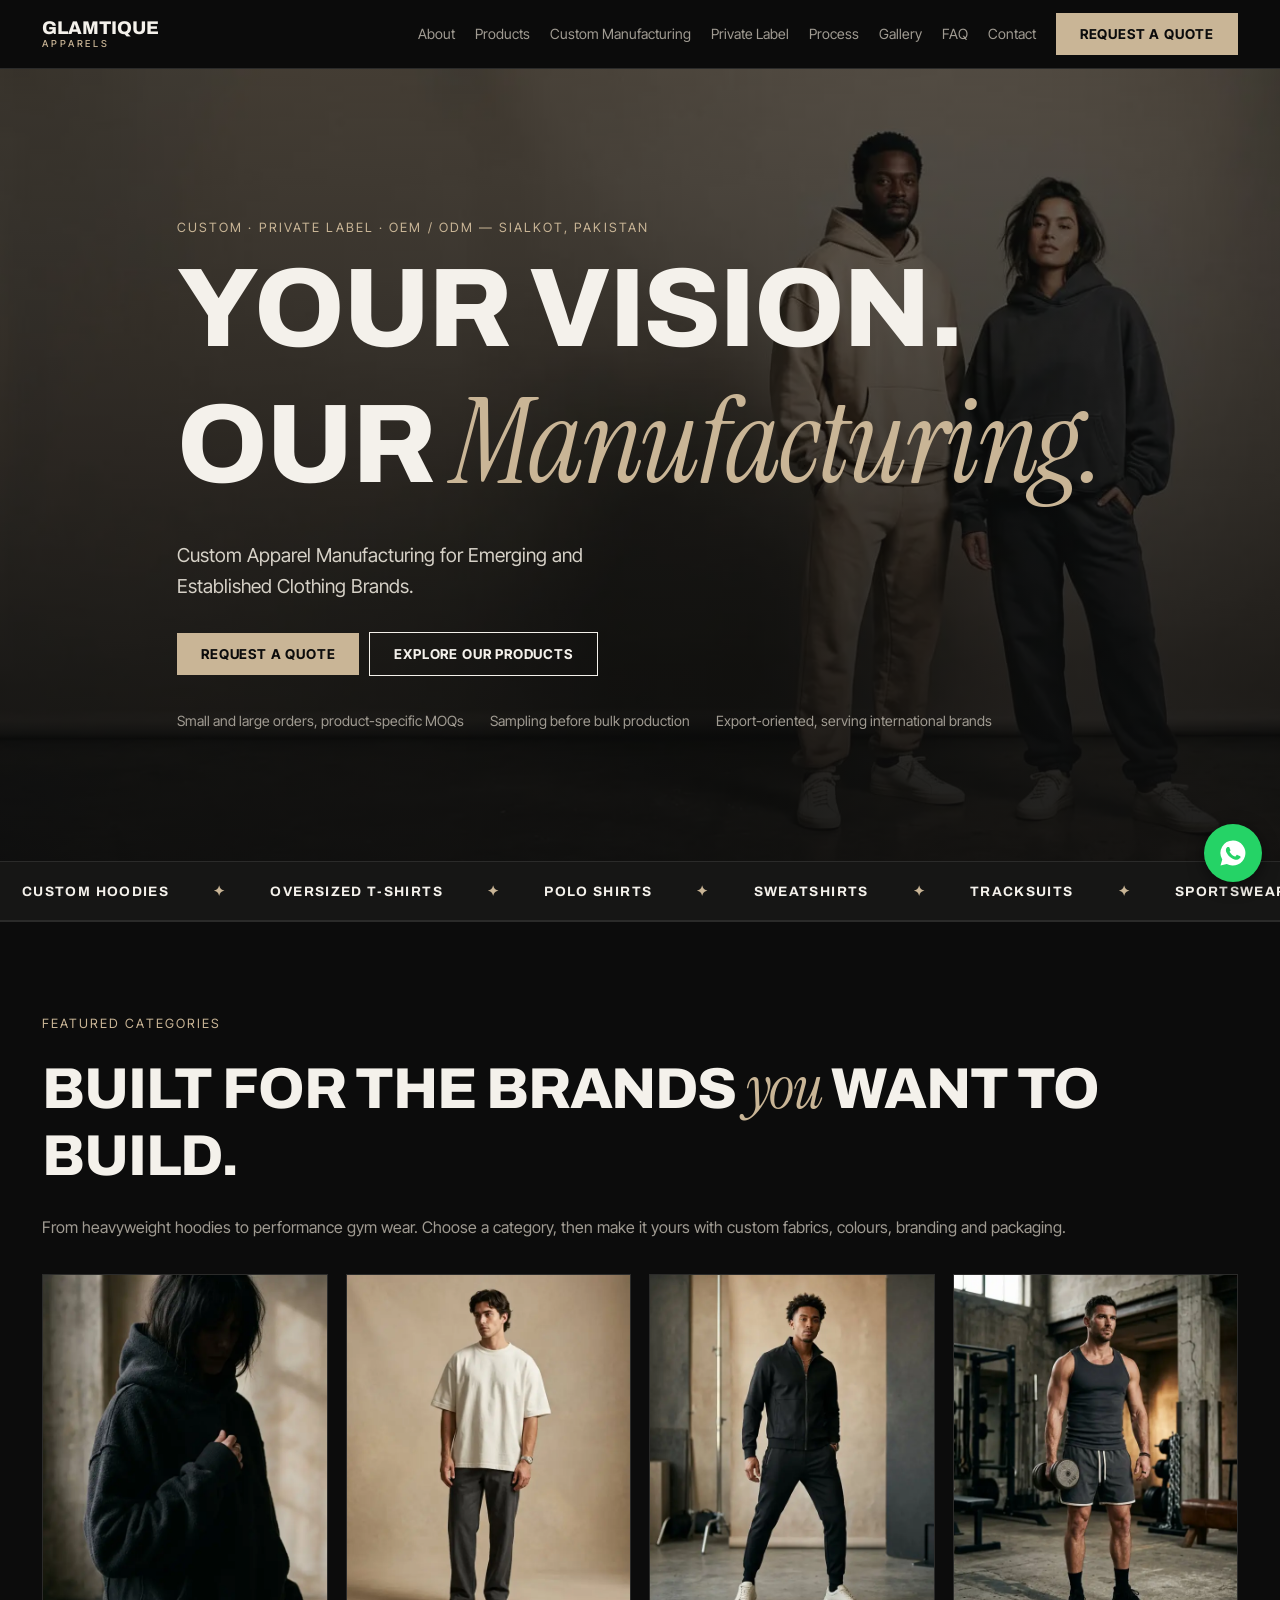
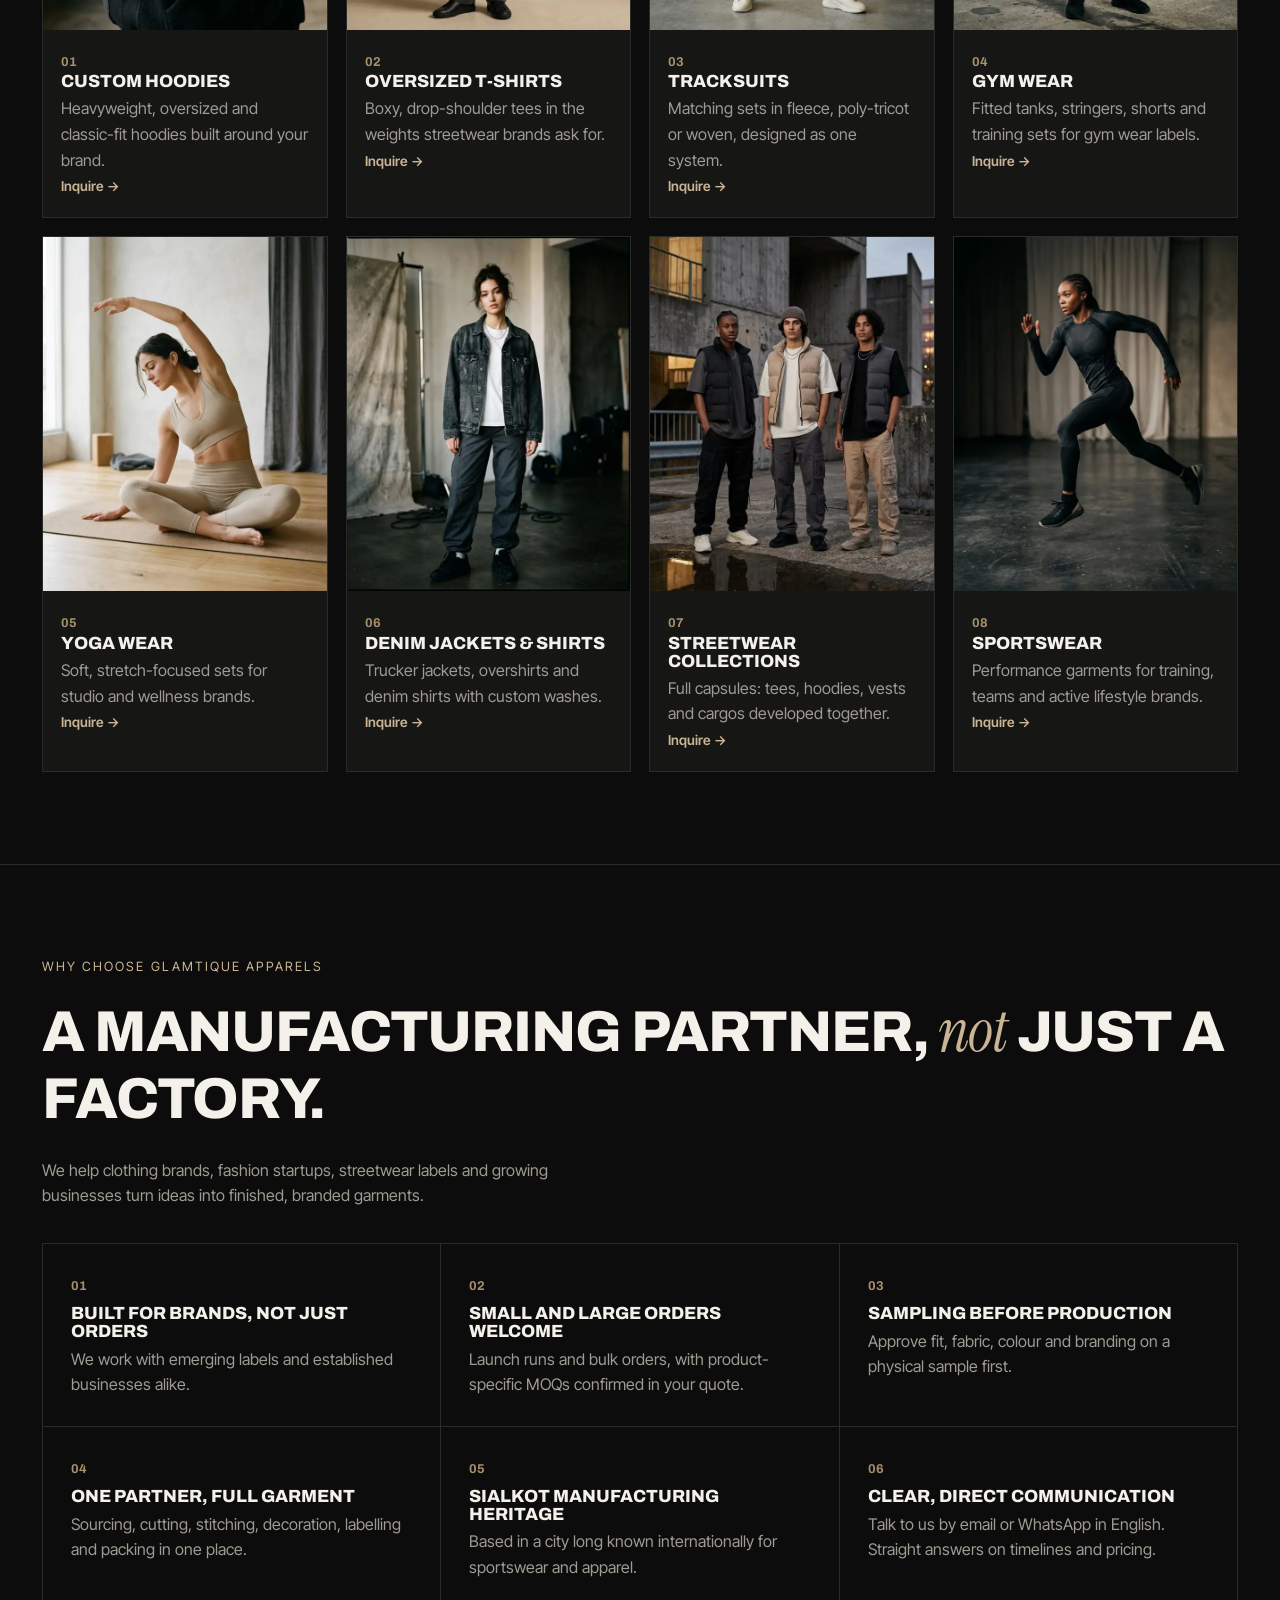
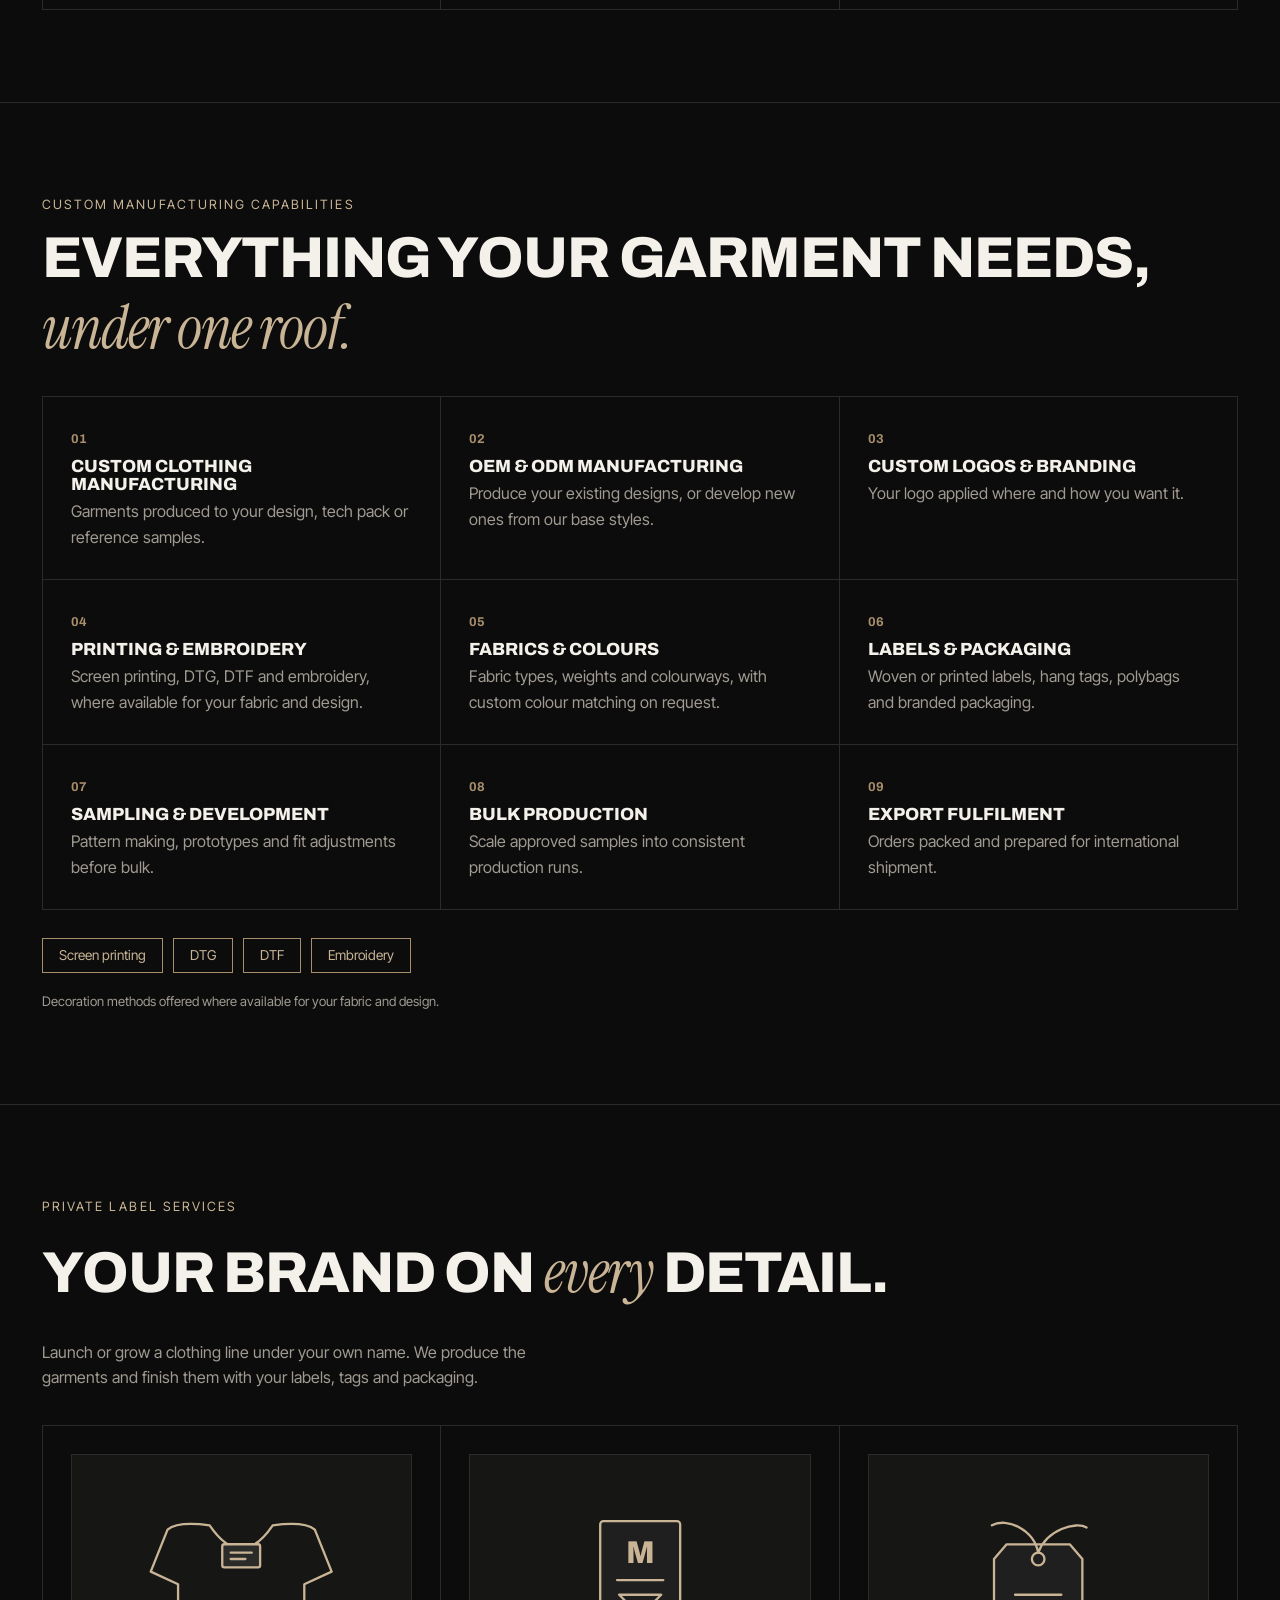
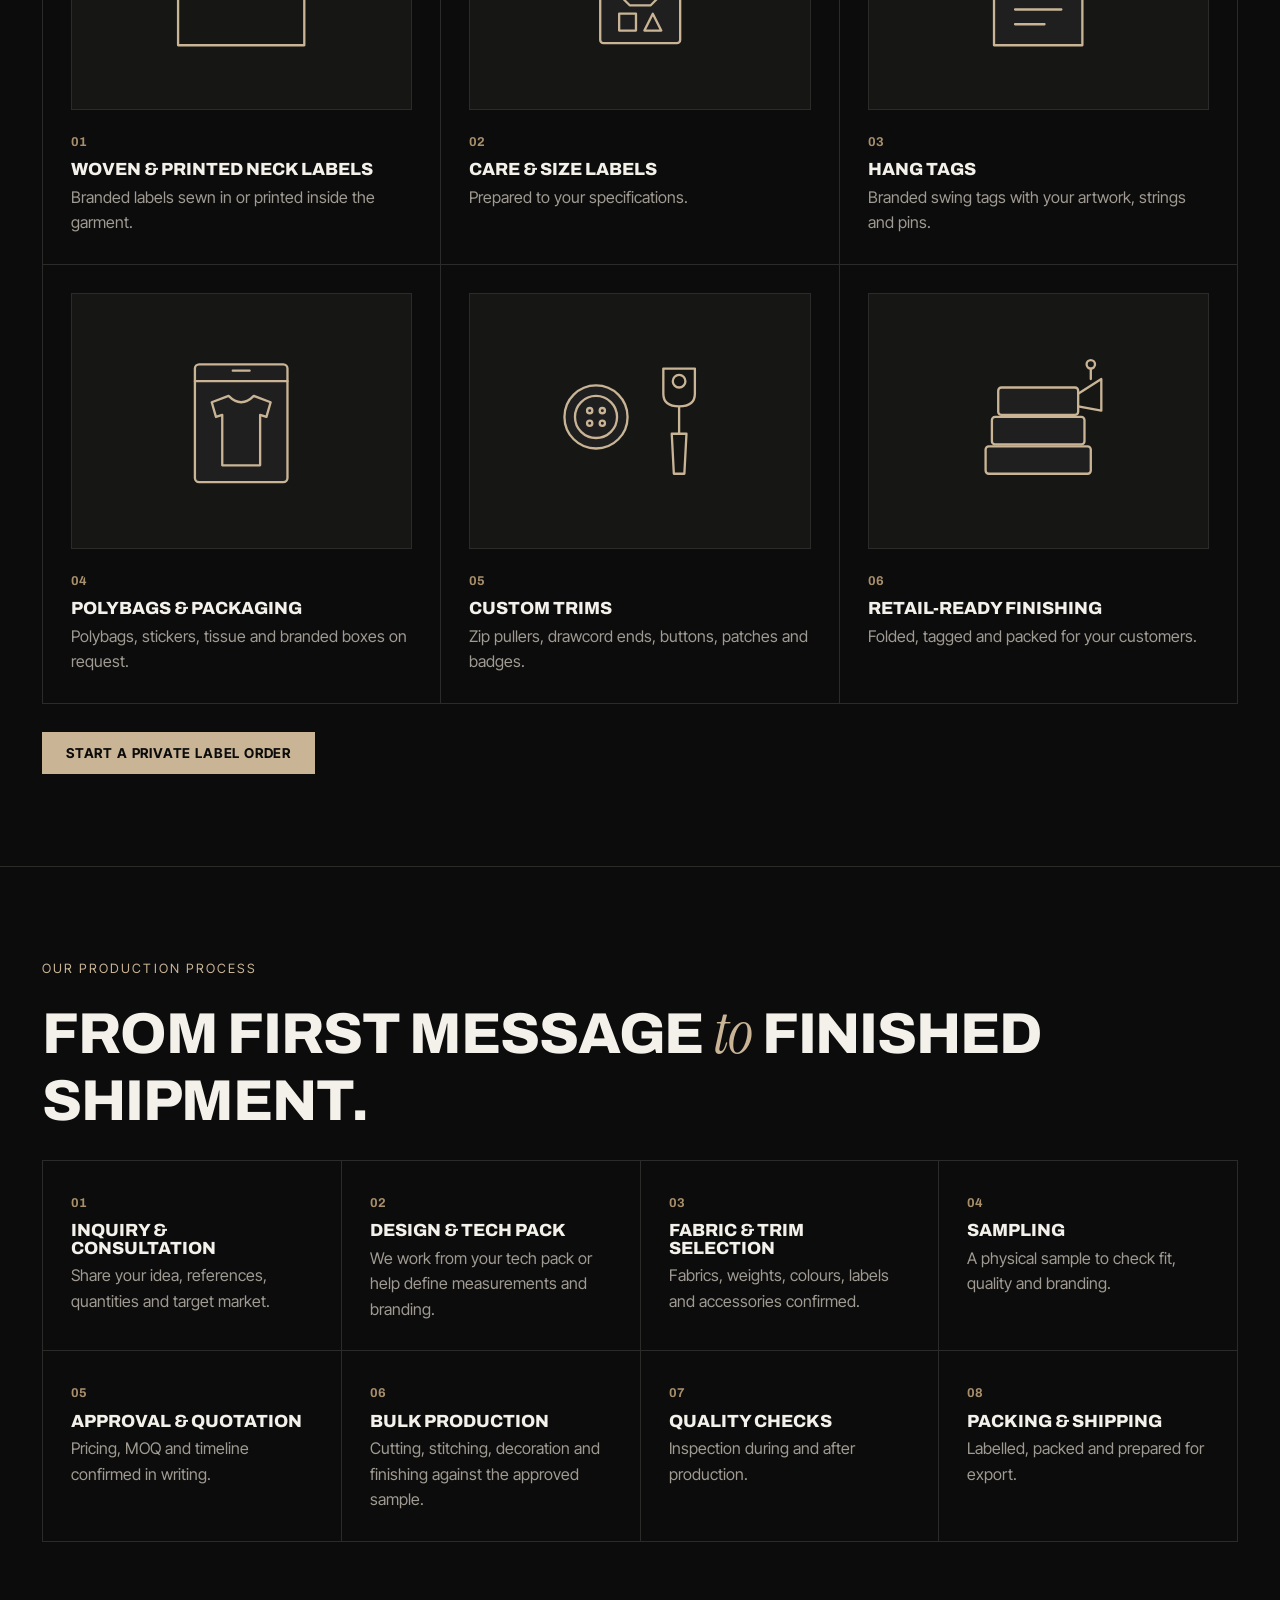
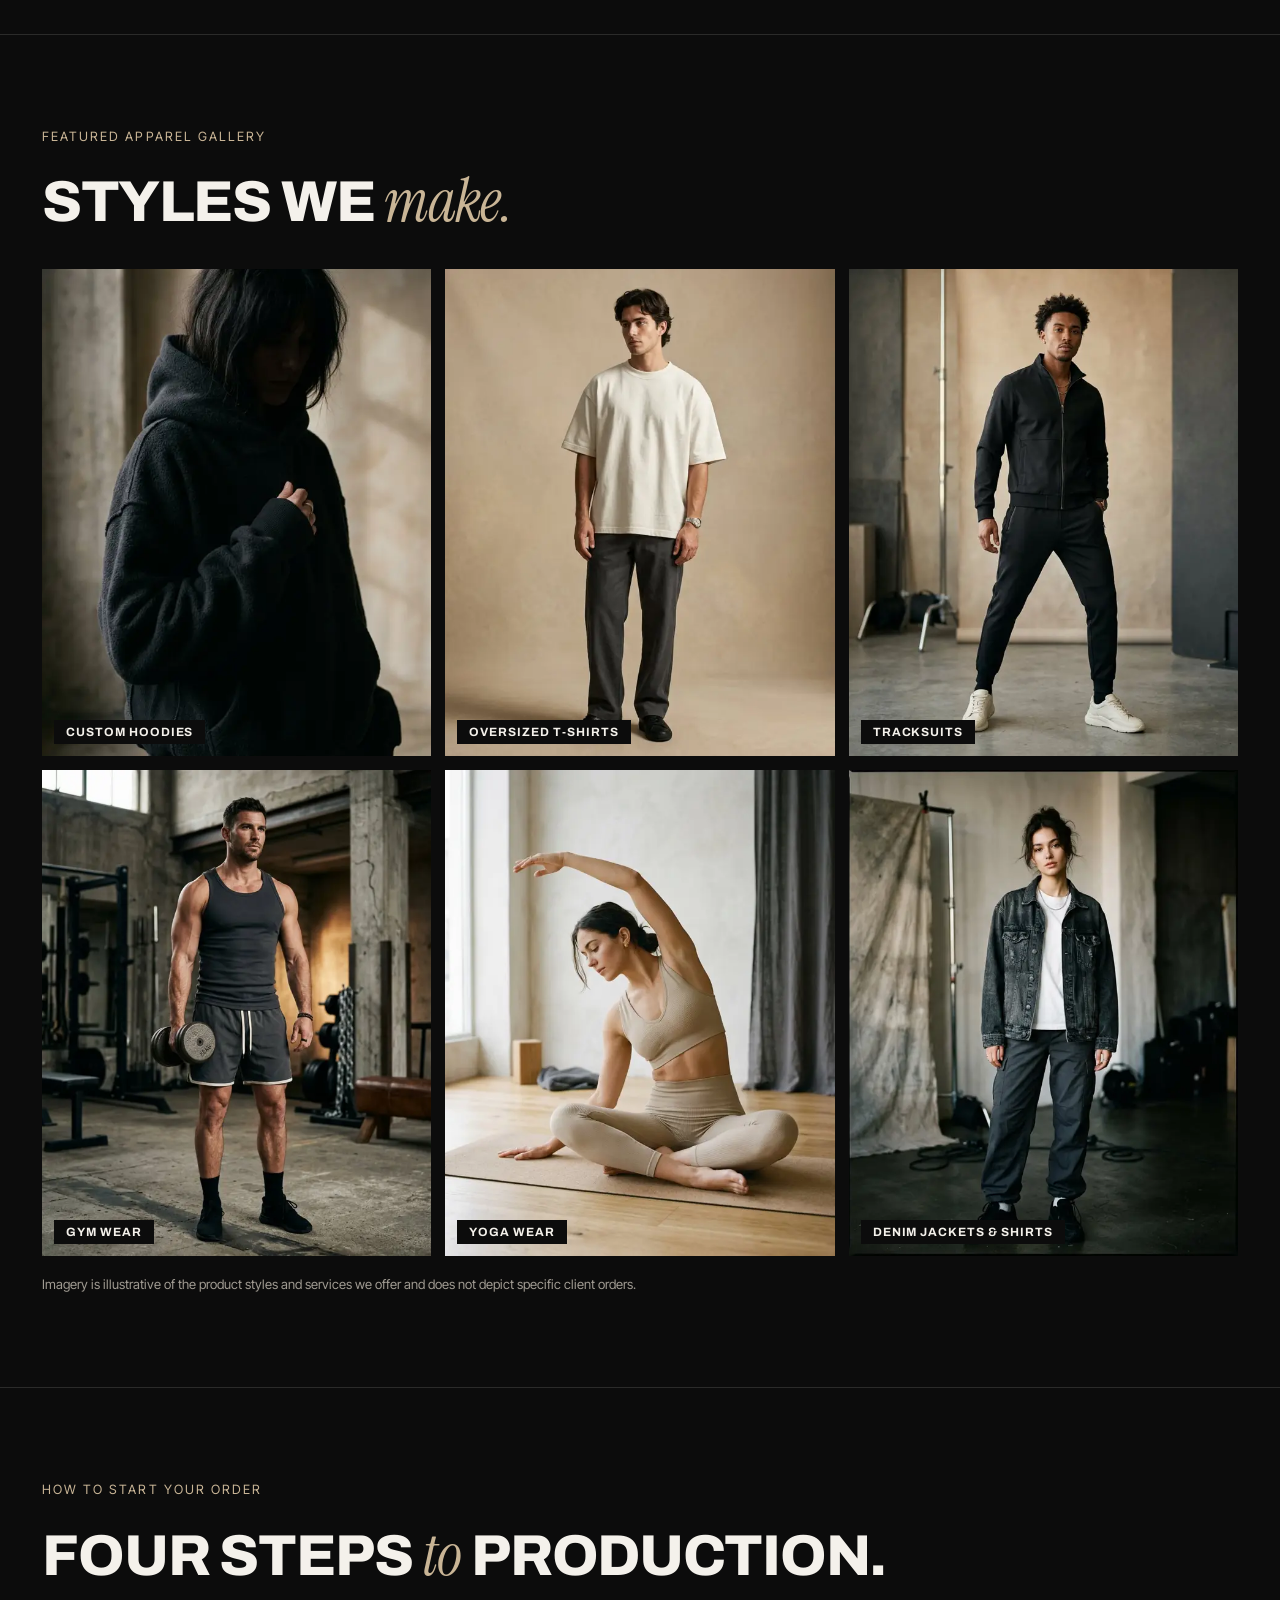
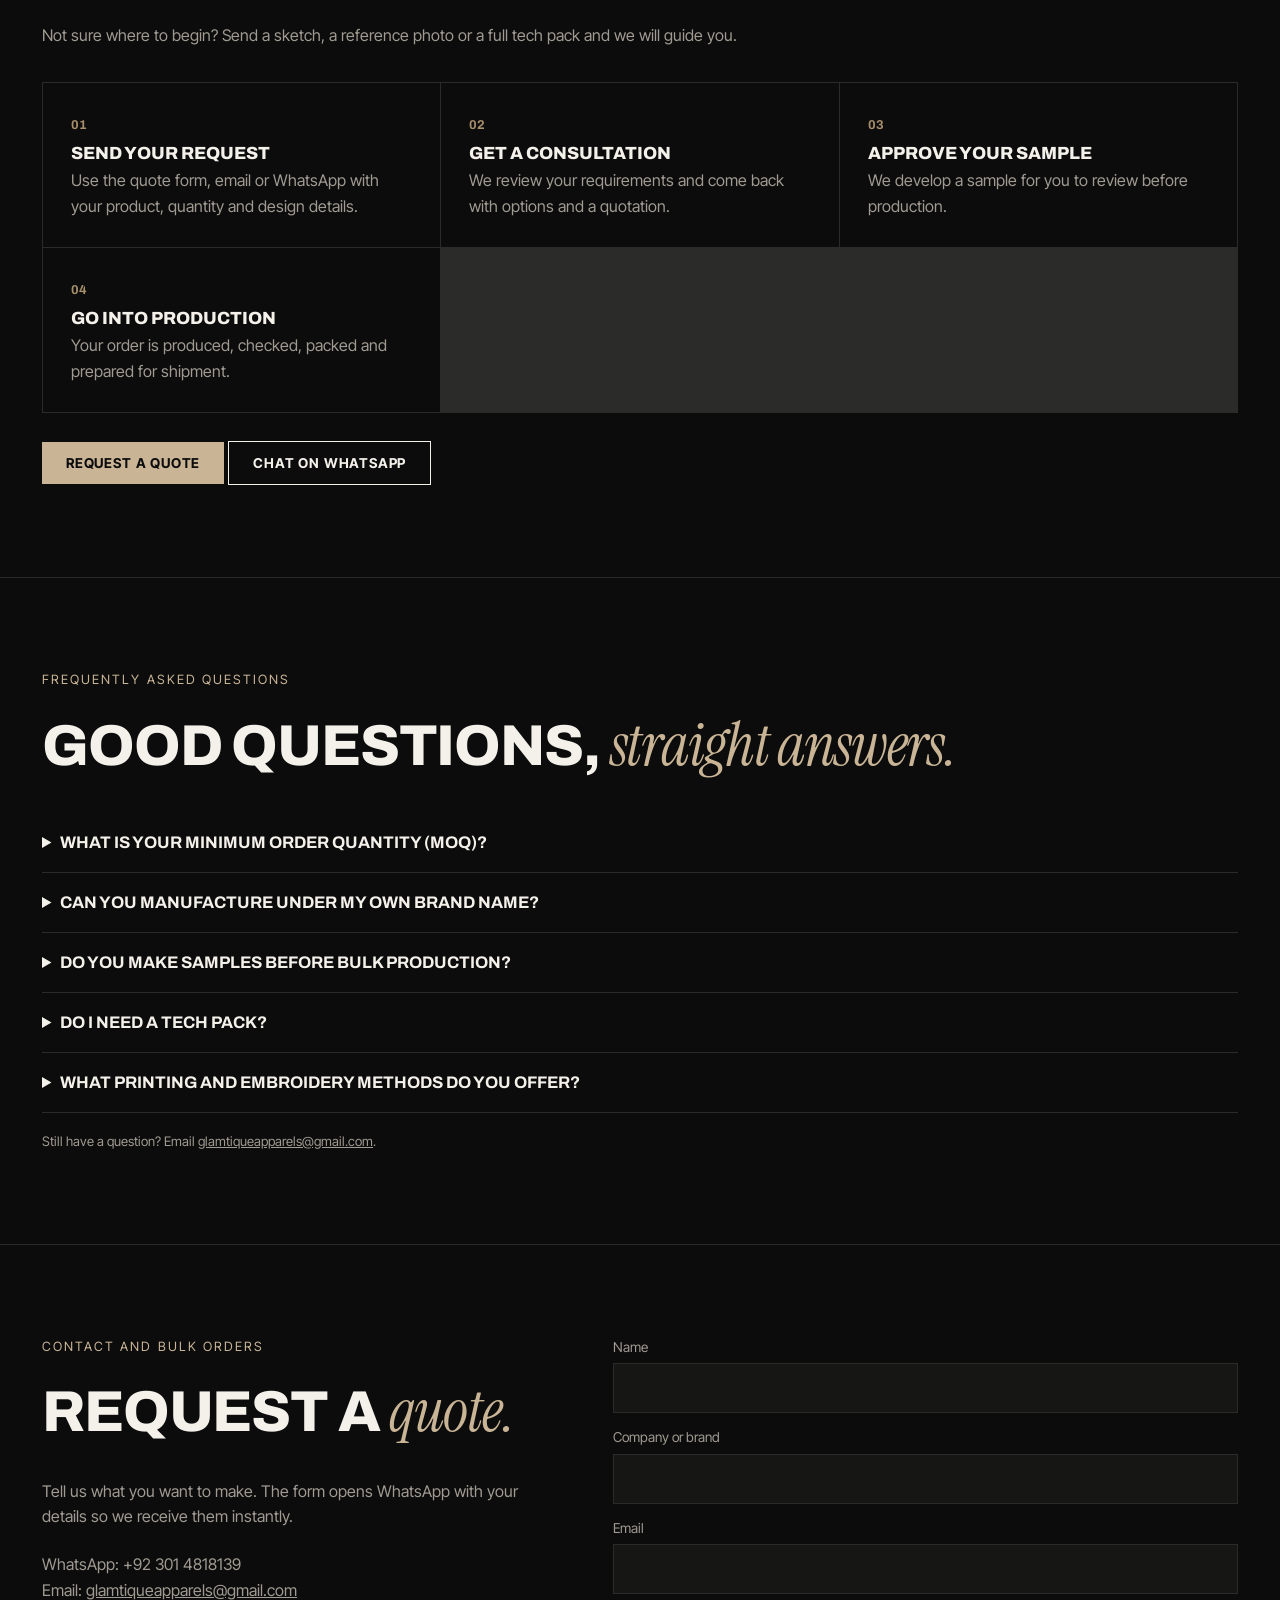
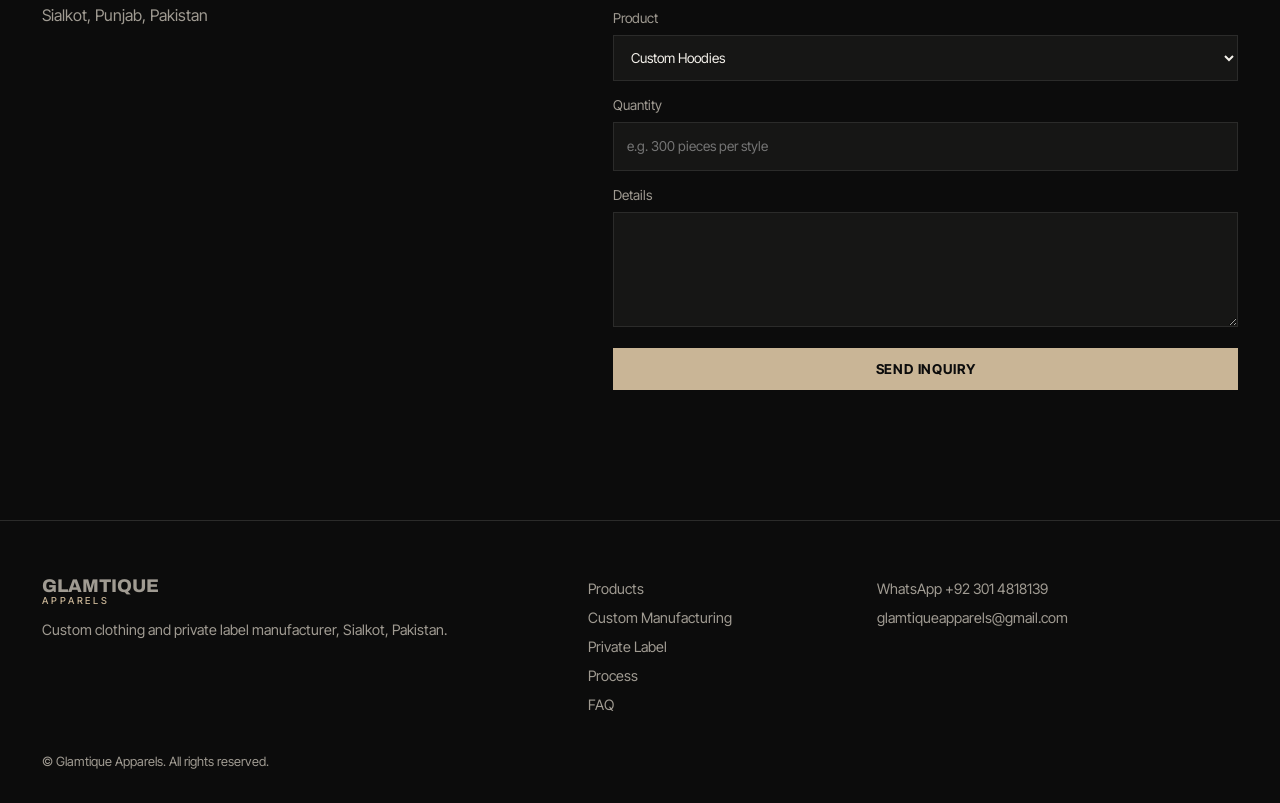
==== index.html @ d71629ef "Add files via upload" ====
<!doctype html><html lang="en"><head><meta charset="utf-8"><meta name="viewport" content="width=device-width, initial-scale=1, viewport-fit=cover"><meta name="theme-color" content="#0c0c0c"><title>Glamtique Apparels | Custom Clothing &amp; Private Label Manufacturer, Sialkot</title><meta name="description" content="Custom clothing and private label manufacturer in Sialkot, Pakistan. OEM/ODM, hoodies, streetwear, sportswear and more.">
<link rel="preconnect" href="https://fonts.googleapis.com"><link rel="preconnect" href="https://fonts.gstatic.com" crossorigin><link href="https://fonts.googleapis.com/css2?family=Archivo:wdth,wght@62..125,500..900&family=Inter+Tight:wght@400;500;600;700&family=Instrument+Serif:ital@0;1&display=swap" rel="stylesheet">
<style id="st">:root{color-scheme:dark;--bg:#0c0c0c;--bg2:#161615;--tx:#f4f1eb;--mu:#a09b92;--sand:#c9b596;--br:#a88f6c;--ln:#2b2b2a;box-sizing:border-box;padding-top:env(safe-area-inset-top,0px);padding-bottom:env(safe-area-inset-bottom,0px)}
*{box-sizing:inherit;margin:0}html{scroll-padding-top:calc(env(safe-area-inset-top,0px) + 70px);scroll-behavior:smooth;height:auto}body{background:var(--bg);color:var(--tx);font:16px/1.6 'Inter Tight',system-ui,sans-serif}
body::before{content:"";position:fixed;inset:0 0 auto;height:env(safe-area-inset-top,0px);background:var(--bg);z-index:60}
h1,h2,h3{font-family:Archivo,sans-serif;font-stretch:100%;font-weight:800;line-height:1.02;letter-spacing:-.02em;text-transform:uppercase}em{font:italic 400 1.05em 'Instrument Serif',serif;text-transform:none;color:var(--sand)}
h1{font-size:clamp(2.8rem,9vw,7rem)}h2{font-size:clamp(2rem,5vw,3.6rem);margin-bottom:.5em}h3{font-size:1.1rem;letter-spacing:0;margin-bottom:.3em}p{color:var(--mu)}a{color:inherit}
.w{max-width:1240px;margin:auto;padding:0 22px}section{padding:92px 0;border-top:1px solid var(--ln)}.eb{color:var(--sand);font-size:.8rem;letter-spacing:.16em;text-transform:uppercase;margin-bottom:14px;display:block}
header{position:sticky;top:env(safe-area-inset-top,0px);z-index:50;background:rgba(12,12,12,.94);backdrop-filter:blur(8px);border-bottom:1px solid var(--ln)}header .w{display:flex;align-items:center;justify-content:space-between;height:68px;gap:14px}
.lg{font:800 1.15rem Archivo;text-transform:uppercase;text-decoration:none;line-height:1}.lg small{display:block;font:500 .6rem 'Inter Tight';letter-spacing:.3em;color:var(--sand)}
nav{display:flex;gap:20px;align-items:center}nav a{text-decoration:none;font-size:.88rem;color:var(--mu)}nav a:hover{color:var(--tx)}
.bt{display:inline-block;background:var(--sand);color:#0c0c0c!important;padding:13px 24px;font:700 .85rem 'Inter Tight';letter-spacing:.06em;text-transform:uppercase;text-decoration:none;border:0;cursor:pointer}.bt.o{background:none;color:var(--tx)!important;border:1px solid var(--tx)}.bt:hover{opacity:.85}
.mb{display:none;background:none;border:1px solid var(--ln);color:var(--tx);padding:8px 14px;font:inherit}:focus-visible{outline:2px solid var(--sand);outline-offset:3px}
.hero{min-height:88vh;display:flex;align-items:flex-end;padding:80px 0 60px;background:linear-gradient(180deg,rgba(12,12,12,.55),rgba(12,12,12,.92)),url([data-uri]) center/cover;border:0}.hero p{font-size:1.2rem;max-width:42ch;margin:22px 0 30px;color:#d6d1c7}.hero .bt+.bt{margin-left:10px}
.pts{display:flex;flex-wrap:wrap;gap:8px 26px;margin-top:34px;font-size:.88rem;color:var(--mu)}
.tk{overflow:hidden;white-space:nowrap;border-block:1px solid var(--ln);padding:16px 0;background:var(--bg2)}.tk div{display:inline-block;animation:m 50s linear infinite}.tk span{font:700 .85rem Archivo;text-transform:uppercase;letter-spacing:.1em;margin:0 22px}.tk span:after{content:"\2726";color:var(--sand);margin-left:44px}@keyframes m{to{transform:translateX(-50%)}}
.cg{display:grid;gap:18px;grid-template-columns:repeat(4,1fr)}.cd{background:var(--bg2);border:1px solid var(--ln)}.cd img{width:100%;aspect-ratio:4/5;object-fit:cover;display:block}.cd div{padding:18px}.cd i,.it i{font:normal 700 .8rem Archivo;color:var(--br)}.cd a{color:var(--sand);font-size:.85rem;text-decoration:none;font-weight:600}
.g3{display:grid;gap:1px;background:var(--ln);grid-template-columns:repeat(3,1fr);border:1px solid var(--ln)}.it{background:var(--bg);padding:28px}.it h3{margin-top:8px}
.pr .g3{grid-template-columns:repeat(4,1fr)}.gl{display:grid;gap:14px;grid-template-columns:repeat(3,1fr)}.gl figure{position:relative}.gl img{width:100%;aspect-ratio:4/5;object-fit:cover;display:block}.gl figcaption{position:absolute;left:12px;bottom:12px;background:var(--bg);padding:5px 12px;font:700 .75rem Archivo;text-transform:uppercase;letter-spacing:.08em}
.tags{display:flex;gap:10px;flex-wrap:wrap;margin-top:28px}.tags span{border:1px solid var(--br);color:var(--sand);padding:6px 16px;font-size:.85rem}.sm{font-size:.82rem;margin-top:18px}
details{border-bottom:1px solid var(--ln);padding:20px 0}summary{cursor:pointer;font:700 1.05rem Archivo;text-transform:uppercase}details p{margin-top:10px}
.ct{display:grid;gap:50px;grid-template-columns:1fr 1.2fr}form{display:grid;gap:14px}label{font-size:.85rem;color:var(--mu)}input,select,textarea{width:100%;background:var(--bg2);border:1px solid var(--ln);color:var(--tx);padding:13px;font:inherit;margin-top:5px}#ms{color:var(--sand);min-height:1.5em}
footer{border-top:1px solid var(--ln);padding:50px 0 30px;font-size:.9rem}footer .w{display:grid;gap:30px;grid-template-columns:2fr 1fr 1.4fr}footer a{display:block;color:var(--mu);text-decoration:none;margin:6px 0}.cp{grid-column:1/-1;color:var(--mu);font-size:.8rem}
.wa{position:fixed;right:18px;bottom:calc(18px + env(safe-area-inset-bottom,0px));z-index:55;background:#25D366;width:58px;height:58px;border-radius:50%;display:grid;place-items:center;box-shadow:0 4px 16px rgba(0,0,0,.5)}.wa svg{width:30px;fill:#fff}
@media(max-width:900px){.cg,.pr .g3{grid-template-columns:repeat(2,1fr)}.g3{grid-template-columns:1fr 1fr}.ct,footer .w{grid-template-columns:1fr}.gl{grid-template-columns:1fr 1fr}}
@media(max-width:720px){.mb{display:block}nav{display:none;position:absolute;top:68px;left:0;right:0;background:var(--bg);flex-direction:column;align-items:flex-start;padding:20px 22px;border-bottom:1px solid var(--ln)}nav.on{display:flex}section{padding:62px 0}.g3{grid-template-columns:1fr}.hero .bt+.bt{margin:10px 0 0}}
@media(prefers-reduced-motion:reduce){.tk div{animation:none}html{scroll-behavior:auto}}.pi{aspect-ratio:4/3;background:var(--bg2);border:1px solid var(--ln);margin-bottom:18px;display:grid;place-items:center}.pi svg{width:62%;height:auto}.adb{position:fixed;left:18px;bottom:calc(18px + env(safe-area-inset-bottom,0px));z-index:55;background:var(--sand);color:#0c0c0c;border:0;padding:12px 18px;font:700 .8rem 'Inter Tight';letter-spacing:.08em;text-transform:uppercase;cursor:pointer}
#adm{position:fixed;inset:0;z-index:70;background:var(--bg);overflow:auto;padding:calc(20px + env(safe-area-inset-top,0px)) 22px 40px}#adm[hidden]{display:none}#adm .in{max-width:860px;margin:auto}
.row{display:flex;gap:12px;align-items:center;border:1px solid var(--ln);padding:10px;margin-bottom:8px;background:var(--bg2)}.row img,.row .ph{width:48px;height:60px;object-fit:cover;background:#222;flex:none}.row b{flex:1;font-weight:600}.row button,.ab{background:none;border:1px solid var(--ln);color:var(--tx);padding:7px 11px;cursor:pointer;font:inherit;font-size:.82rem}
.ab.p{background:var(--sand);color:#0c0c0c;border-color:var(--sand);font-weight:700}#adm form{margin:22px 0;padding:18px;border:1px solid var(--ln)}#adm h3{margin:18px 0 10px}#am{color:var(--sand);min-height:1.5em;margin-top:10px}</style></head><body><div id="site">
<header><div class="w"><a class="lg" href="#top">Glamtique<small>APPARELS</small></a><button class="mb" aria-expanded="false" aria-label="Menu">Menu</button><nav><a href="#about">About</a><a href="#products">Products</a><a href="#manufacturing">Custom Manufacturing</a><a href="#label">Private Label</a><a href="#process">Process</a><a href="#gallery">Gallery</a><a href="#faq">FAQ</a><a href="#contact">Contact</a><a class="bt" href="#contact">Request a Quote</a></nav></div></header>
<main id="top"><section class="hero"><div class="w"><span class="eb">Custom · Private Label · OEM / ODM — Sialkot, Pakistan</span><h1>Your Vision.<br>Our <em>Manufacturing.</em></h1><p>Custom Apparel Manufacturing for Emerging and Established Clothing Brands.</p><a class="bt" href="#contact">Request a Quote</a><a class="bt o" href="#products">Explore Our Products</a><div class="pts"><span>Small and large orders, product-specific MOQs</span><span>Sampling before bulk production</span><span>Export-oriented, serving international brands</span></div></div></section>
<div class="tk" aria-hidden="true"><div><span>Custom Hoodies</span><span>Oversized T-Shirts</span><span>Polo Shirts</span><span>Sweatshirts</span><span>Tracksuits</span><span>Sportswear</span><span>Gym Wear</span><span>Yoga Wear</span><span>Leggings and Shorts</span><span>Denim Jackets &amp; Shirts</span><span>Custom Joggers</span><span>Streetwear Collections</span><span>Private Label Clothing</span><span>Custom Printed &amp; Embroidered Apparel</span><span>Custom Hoodies</span><span>Oversized T-Shirts</span><span>Polo Shirts</span><span>Sweatshirts</span><span>Tracksuits</span><span>Sportswear</span><span>Gym Wear</span><span>Yoga Wear</span><span>Leggings and Shorts</span><span>Denim Jackets &amp; Shirts</span><span>Custom Joggers</span><span>Streetwear Collections</span><span>Private Label Clothing</span><span>Custom Printed &amp; Embroidered Apparel</span></div></div>
<section id="products"><div class="w"><span class="eb">Featured categories</span><h2>Built for the brands <em>you</em> want to build.</h2><p style="margin-bottom:34px">From heavyweight hoodies to performance gym wear. Choose a category, then make it yours with custom fabrics, colours, branding and packaging.</p><div class="cg" id="cg"></div></div></section>
<section id="about"><div class="w"><span class="eb">Why choose Glamtique Apparels</span><h2>A manufacturing partner, <em>not</em> just a factory.</h2><p style="margin-bottom:34px;max-width:60ch">We help clothing brands, fashion startups, streetwear labels and growing businesses turn ideas into finished, branded garments.</p><div class="g3"><div class="it"><i>01</i><h3>Built for brands, not just orders</h3><p>We work with emerging labels and established businesses alike.</p></div><div class="it"><i>02</i><h3>Small and large orders welcome</h3><p>Launch runs and bulk orders, with product-specific MOQs confirmed in your quote.</p></div><div class="it"><i>03</i><h3>Sampling before production</h3><p>Approve fit, fabric, colour and branding on a physical sample first.</p></div><div class="it"><i>04</i><h3>One partner, full garment</h3><p>Sourcing, cutting, stitching, decoration, labelling and packing in one place.</p></div><div class="it"><i>05</i><h3>Sialkot manufacturing heritage</h3><p>Based in a city long known internationally for sportswear and apparel.</p></div><div class="it"><i>06</i><h3>Clear, direct communication</h3><p>Talk to us by email or WhatsApp in English. Straight answers on timelines and pricing.</p></div></div></div></section>
<section id="manufacturing"><div class="w"><span class="eb">Custom manufacturing capabilities</span><h2>Everything your garment needs, <em>under one roof.</em></h2><div class="g3"><div class="it"><i>01</i><h3>Custom clothing manufacturing</h3><p>Garments produced to your design, tech pack or reference samples.</p></div><div class="it"><i>02</i><h3>OEM &amp; ODM manufacturing</h3><p>Produce your existing designs, or develop new ones from our base styles.</p></div><div class="it"><i>03</i><h3>Custom logos &amp; branding</h3><p>Your logo applied where and how you want it.</p></div><div class="it"><i>04</i><h3>Printing &amp; embroidery</h3><p>Screen printing, DTG, DTF and embroidery, where available for your fabric and design.</p></div><div class="it"><i>05</i><h3>Fabrics &amp; colours</h3><p>Fabric types, weights and colourways, with custom colour matching on request.</p></div><div class="it"><i>06</i><h3>Labels &amp; packaging</h3><p>Woven or printed labels, hang tags, polybags and branded packaging.</p></div><div class="it"><i>07</i><h3>Sampling &amp; development</h3><p>Pattern making, prototypes and fit adjustments before bulk.</p></div><div class="it"><i>08</i><h3>Bulk production</h3><p>Scale approved samples into consistent production runs.</p></div><div class="it"><i>09</i><h3>Export fulfilment</h3><p>Orders packed and prepared for international shipment.</p></div></div><div class="tags"><span>Screen printing</span><span>DTG</span><span>DTF</span><span>Embroidery</span></div><p class="sm">Decoration methods offered where available for your fabric and design.</p></div></section>
<section id="label"><div class="w"><span class="eb">Private label services</span><h2>Your brand on <em>every</em> detail.</h2><p style="margin-bottom:34px;max-width:60ch">Launch or grow a clothing line under your own name. We produce the garments and finish them with your labels, tags and packaging.</p><div class="g3"><div class="it"><div class="pi"><svg viewBox="0 0 200 160" fill="none" stroke="#c9b596" stroke-width="2.2" stroke-linejoin="round" stroke-linecap="round" role="img" aria-label="Woven and printed neck labels"><path d="M30 30Q40 22 70 26Q100 70 130 26Q160 22 170 30L186 70 160 82V140H40V82L14 70Z"/><rect x="82" y="44" width="36" height="22" rx="2" fill="#2b2b2a"/><path d="M90 52H110M90 58H104"/></svg></div><i>01</i><h3>Woven &amp; printed neck labels</h3><p>Branded labels sewn in or printed inside the garment.</p></div><div class="it"><div class="pi"><svg viewBox="0 0 200 160" fill="none" stroke="#c9b596" stroke-width="2.2" stroke-linejoin="round" stroke-linecap="round" role="img" aria-label="Care and size labels"><rect x="62" y="22" width="76" height="116" rx="3" fill="#1f1f1f"/><text x="100" y="62" font-size="30" font-family="Archivo,sans-serif" font-weight="800" text-anchor="middle" fill="#c9b596" stroke="none">M</text><path d="M78 78H122M80 92 90 102H110L120 92ZM80 110H96V126H80ZM104 126 112 110 120 126Z"/></svg></div><i>02</i><h3>Care &amp; size labels</h3><p>Prepared to your specifications.</p></div><div class="it"><div class="pi"><svg viewBox="0 0 200 160" fill="none" stroke="#c9b596" stroke-width="2.2" stroke-linejoin="round" stroke-linecap="round" role="img" aria-label="Hang tags"><path d="M70 44H130L142 58V140H58V58Z" fill="#1f1f1f"/><circle cx="100" cy="58" r="6"/><path d="M100 52C96 30 70 18 56 26M100 52C108 30 136 22 146 28M78 92H122M78 106H122M78 120H106"/></svg></div><i>03</i><h3>Hang tags</h3><p>Branded swing tags with your artwork, strings and pins.</p></div><div class="it"><div class="pi"><svg viewBox="0 0 200 160" fill="none" stroke="#c9b596" stroke-width="2.2" stroke-linejoin="round" stroke-linecap="round" role="img" aria-label="Polybags and packaging"><rect x="56" y="26" width="88" height="112" rx="4" fill="#1f1f1f"/><path d="M56 42H144M92 32H108"/><path d="M72 62 88 56Q100 68 112 56L128 62 124 76 118 74V122H82V74L76 76Z"/></svg></div><i>04</i><h3>Polybags &amp; packaging</h3><p>Polybags, stickers, tissue and branded boxes on request.</p></div><div class="it"><div class="pi"><svg viewBox="0 0 200 160" fill="none" stroke="#c9b596" stroke-width="2.2" stroke-linejoin="round" stroke-linecap="round" role="img" aria-label="Custom trims"><circle cx="58" cy="76" r="30" fill="#1f1f1f"/><circle cx="58" cy="76" r="20"/><circle cx="52" cy="70" r="2.5"/><circle cx="64" cy="70" r="2.5"/><circle cx="52" cy="82" r="2.5"/><circle cx="64" cy="82" r="2.5"/><path d="M122 30H152V54Q152 66 137 66Q122 66 122 54ZM137 66V92M130 92H144L142 130H132Z"/><circle cx="137" cy="42" r="6"/></svg></div><i>05</i><h3>Custom trims</h3><p>Zip pullers, drawcord ends, buttons, patches and badges.</p></div><div class="it"><div class="pi"><svg viewBox="0 0 200 160" fill="none" stroke="#c9b596" stroke-width="2.2" stroke-linejoin="round" stroke-linecap="round" role="img" aria-label="Retail-ready finishing"><rect x="50" y="104" width="100" height="26" rx="3" fill="#1f1f1f"/><rect x="56" y="76" width="88" height="26" rx="3" fill="#1f1f1f"/><rect x="62" y="48" width="76" height="26" rx="3" fill="#1f1f1f"/><path d="M138 54 160 40V70L138 66M150 40V30"/><circle cx="150" cy="26" r="4"/></svg></div><i>06</i><h3>Retail-ready finishing</h3><p>Folded, tagged and packed for your customers.</p></div></div><p style="margin-top:28px"><a class="bt" href="#contact">Start a private label order</a></p></div></section>
<section id="process" class="pr"><div class="w"><span class="eb">Our production process</span><h2>From first message <em>to</em> finished shipment.</h2><div class="g3"><div class="it"><i>01</i><h3>Inquiry &amp; consultation</h3><p>Share your idea, references, quantities and target market.</p></div><div class="it"><i>02</i><h3>Design &amp; tech pack</h3><p>We work from your tech pack or help define measurements and branding.</p></div><div class="it"><i>03</i><h3>Fabric &amp; trim selection</h3><p>Fabrics, weights, colours, labels and accessories confirmed.</p></div><div class="it"><i>04</i><h3>Sampling</h3><p>A physical sample to check fit, quality and branding.</p></div><div class="it"><i>05</i><h3>Approval &amp; quotation</h3><p>Pricing, MOQ and timeline confirmed in writing.</p></div><div class="it"><i>06</i><h3>Bulk production</h3><p>Cutting, stitching, decoration and finishing against the approved sample.</p></div><div class="it"><i>07</i><h3>Quality checks</h3><p>Inspection during and after production.</p></div><div class="it"><i>08</i><h3>Packing &amp; shipping</h3><p>Labelled, packed and prepared for export.</p></div></div></div></section>
<section id="gallery"><div class="w"><span class="eb">Featured apparel gallery</span><h2>Styles we <em>make.</em></h2><div class="gl" id="gl"></div><p class="sm">Imagery is illustrative of the product styles and services we offer and does not depict specific client orders.</p></div></section>
<section><div class="w"><span class="eb">How to start your order</span><h2>Four steps <em>to</em> production.</h2><p style="margin-bottom:34px">Not sure where to begin? Send a sketch, a reference photo or a full tech pack and we will guide you.</p><div class="g3"><div class="it"><i>01</i><h3>Send your request</h3><p>Use the quote form, email or WhatsApp with your product, quantity and design details.</p></div><div class="it"><i>02</i><h3>Get a consultation</h3><p>We review your requirements and come back with options and a quotation.</p></div><div class="it"><i>03</i><h3>Approve your sample</h3><p>We develop a sample for you to review before production.</p></div><div class="it"><i>04</i><h3>Go into production</h3><p>Your order is produced, checked, packed and prepared for shipment.</p></div></div><p style="margin-top:28px"><a class="bt" href="#contact">Request a Quote</a> <a class="bt o" href="https://wa.me/923014818139" target="_blank" rel="noopener">Chat on WhatsApp</a></p></div></section>
<section id="faq"><div class="w"><span class="eb">Frequently asked questions</span><h2>Good questions, <em>straight answers.</em></h2><details><summary>What is your minimum order quantity (MOQ)?</summary><p>We accept small and large orders. MOQs are product-specific and depend on garment, fabric, colours and decoration method. Share your requirements and we confirm the MOQ in your quote.</p></details><details><summary>Can you manufacture under my own brand name?</summary><p>Yes. Private label is a core service: your logo, neck labels, hang tags and packaging.</p></details><details><summary>Do you make samples before bulk production?</summary><p>Yes. Sample cost and timing depend on the product and are confirmed during your consultation.</p></details><details><summary>Do I need a tech pack?</summary><p>It helps us quote accurately but is not required. Reference images, sketches or a sample garment are enough to start.</p></details><details><summary>What printing and embroidery methods do you offer?</summary><p>Screen printing, DTG, DTF and embroidery, where available for your fabric and design.</p></details><p class="sm">Still have a question? Email <a href="mailto:glamtiqueapparels@gmail.com">glamtiqueapparels@gmail.com</a>.</p></div></section>
<section id="contact"><div class="w ct"><div><span class="eb">Contact and bulk orders</span><h2>Request a <em>quote.</em></h2><p>Tell us what you want to make. The form opens WhatsApp with your details so we receive them instantly.</p><p style="margin-top:22px">WhatsApp: +92 301 4818139<br>Email: <a href="mailto:glamtiqueapparels@gmail.com">glamtiqueapparels@gmail.com</a><br>Sialkot, Punjab, Pakistan</p></div>
<form id="f"><label>Name<input name="name" required></label><label>Company or brand<input name="company"></label><label>Email<input name="email" type="email" required></label><label>Product<select name="product" id="ps"></select></label><label>Quantity<input name="qty" placeholder="e.g. 300 pieces per style"></label><label>Details<textarea name="details" rows="4"></textarea></label><button class="bt" type="submit">Send inquiry</button><div id="ms" role="status"></div></form></div></section></main>
<footer><div class="w"><div><a class="lg" href="#top">Glamtique<small>APPARELS</small></a><p style="margin-top:12px">Custom clothing and private label manufacturer, Sialkot, Pakistan.</p></div><div><a href="#products">Products</a><a href="#manufacturing">Custom Manufacturing</a><a href="#label">Private Label</a><a href="#process">Process</a><a href="#faq">FAQ</a></div><div><a href="https://wa.me/923014818139">WhatsApp +92 301 4818139</a><a href="mailto:glamtiqueapparels@gmail.com">glamtiqueapparels@gmail.com</a></div><p class="cp">&copy; Glamtique Apparels. All rights reserved.</p></div></footer>
<a class="wa" href="https://wa.me/923014818139?text=Hello%20Glamtique%20Apparels" target="_blank" rel="noopener" aria-label="Chat on WhatsApp"><svg viewBox="0 0 24 24"><path d="M12 2a10 10 0 0 0-8.6 15.1L2 22l5-1.3A10 10 0 1 0 12 2zm5.2 14.2c-.2.6-1.3 1.2-1.8 1.2-.5.1-1 .2-3.3-.7-2.8-1.2-4.6-4-4.7-4.2-.1-.2-1.1-1.5-1.1-2.8s.7-2 1-2.3c.2-.3.5-.3.7-.3h.5c.2 0 .4 0 .6.5l.8 2c.1.2.1.3 0 .5l-.4.5c-.1.2-.3.3-.1.6.2.3.8 1.3 1.7 2.1 1.1 1 2.1 1.3 2.4 1.4.3.1.4.1.6-.1l.8-1c.2-.3.4-.2.6-.1l1.9.9c.3.1.5.2.5.3.1.2.1.8-.1 1.4z"/></svg></a>
</div><script type="application/json" id="pd">[{"name": "Custom Hoodies", "desc": "Heavyweight, oversized and classic-fit hoodies built around your brand.", "img": "[data-uri]"}, {"name": "Oversized T-Shirts", "desc": "Boxy, drop-shoulder tees in the weights streetwear brands ask for.", "img": "[data-uri]"}, {"name": "Tracksuits", "desc": "Matching sets in fleece, poly-tricot or woven, designed as one system.", "img": "[data-uri]"}, {"name": "Gym Wear", "desc": "Fitted tanks, stringers, shorts and training sets for gym wear labels.", "img": "[data-uri]"}, {"name": "Yoga Wear", "desc": "Soft, stretch-focused sets for studio and wellness brands.", "img": "[data-uri]"}, {"name": "Denim Jackets & Shirts", "desc": "Trucker jackets, overshirts and denim shirts with custom washes.", "img": "[data-uri]"}, {"name": "Streetwear Collections", "desc": "Full capsules: tees, hoodies, vests and cargos developed together.", "img": "[data-uri]"}, {"name": "Sportswear", "desc": "Performance garments for training, teams and active lifestyle brands.", "img": "[data-uri]"}]</script><script id="app">(async()=>{
const $=s=>document.querySelector(s),SHELL=$('#site').innerHTML,CSS=$('#st').textContent,APP=$('#app').textContent,HEAD="<meta charset=\"utf-8\"><meta name=\"viewport\" content=\"width=device-width, initial-scale=1, viewport-fit=cover\"><meta name=\"theme-color\" content=\"#0c0c0c\"><title>Glamtique Apparels | Custom Clothing &amp; Private Label Manufacturer, Sialkot</title><meta name=\"description\" content=\"Custom clothing and private label manufacturer in Sialkot, Pakistan. OEM/ODM, hoodies, streetwear, sportswear and more.\">\n<link rel=\"preconnect\" href=\"https://fonts.googleapis.com\"><link rel=\"preconnect\" href=\"https://fonts.gstatic.com\" crossorigin><link href=\"https://fonts.googleapis.com/css2?family=Archivo:wdth,wght@62..125,500..900&family=Inter+Tight:wght@400;500;600;700&family=Instrument+Serif:ital@0;1&display=swap\" rel=\"stylesheet\">\n";
let P=JSON.parse($('#pd').textContent),ed=-1,img='';
const esc=s=>String(s).replace(/[&<>"]/g,c=>({'&':'&amp;','<':'&lt;','>':'&gt;','"':'&quot;'}[c]));
function render(){
$('#cg').innerHTML=P.map((p,i)=>`<article class="cd">${p.img?`<img src="${p.img}" alt="${esc(p.name)}" loading="lazy">`:''}<div><i>${String(i+1).padStart(2,'0')}</i><h3>${esc(p.name)}</h3><p>${esc(p.desc)}</p><a href="#contact" data-p="${esc(p.name)}">Inquire &rarr;</a></div></article>`).join('');
$('#gl').innerHTML=P.filter(p=>p.img).slice(0,6).map(p=>`<figure><img src="${p.img}" alt="${esc(p.name)}" loading="lazy"><figcaption>${esc(p.name)}</figcaption></figure>`).join('');
$('#ps').innerHTML=P.map(p=>`<option>${esc(p.name)}</option>`).join('')+'<option>Private label</option><option>Other</option>'}
render();
const nv=$('nav'),mb=$('.mb');mb.onclick=()=>{nv.classList.toggle('on');mb.setAttribute('aria-expanded',nv.classList.contains('on'))};
document.addEventListener('click',e=>{const a=e.target.closest('a[href^="#"]');if(!a)return;const t=document.getElementById(a.getAttribute('href').slice(1));if(!t)return;e.preventDefault();if(a.dataset.p)$('[name=product]').value=a.dataset.p;t.scrollIntoView({behavior:'smooth'});nv.classList.remove('on')});
const f=$('#f');f.addEventListener('submit',e=>{e.preventDefault();const d=Object.fromEntries(new FormData(f));const t=encodeURIComponent('New inquiry - Glamtique Apparels\nName: '+d.name+'\nCompany: '+d.company+'\nEmail: '+d.email+'\nProduct: '+d.product+'\nQuantity: '+d.qty+'\nDetails: '+d.details);$('#ms').textContent='Opening WhatsApp with your inquiry...';window.open('https://wa.me/923014818139?text='+t,'_blank')});
/* ---- admin: only for editors ---- */
let u=null,art=null;try{u=await claude.use('user');art=await claude.use('artifact')}catch(x){}
if(!(u&&art&&await u.canEdit()))return;
const b=document.createElement('button');b.className='adb';b.textContent='Admin';document.body.appendChild(b);
const A=document.createElement('div');A.id='adm';A.hidden=true;document.body.appendChild(A);
const rs=file=>new Promise((ok,no)=>{const im=new Image(),r=new FileReader();r.onload=()=>{im.onload=()=>{const w=Math.min(900,im.width),c=document.createElement('canvas');c.width=w;c.height=Math.round(im.height*w/im.width);c.getContext('2d').drawImage(im,0,0,c.width,c.height);ok(c.toDataURL('image/webp',.75))};im.onerror=no;im.src=r.result};r.onerror=no;r.readAsDataURL(file)});
function panel(){A.innerHTML=`<div class="in"><div style="display:flex;justify-content:space-between;align-items:center"><h2 style="margin:0">Product admin</h2><button class="ab" id="ax">Close</button></div><p style="margin:8px 0 18px">Add, edit, reorder or delete products. Changes appear on the site only after you press Publish changes.</p><div id="al"></div><form id="af"><h3 id="at"></h3><label>Product name<input id="an" required></label><label>Description<textarea id="ad" rows="3"></textarea></label><label>Photo (JPG, PNG or WebP)<input id="ai" type="file" accept="image/*"></label><div id="ap"></div><p style="margin-top:12px"><button class="ab p" type="submit" id="asb"></button> <button class="ab" type="button" id="ac">Clear</button></p></form><button class="ab p" id="apub">Publish changes</button><div id="am" role="status"></div></div>`;
$('#al').innerHTML=P.map((p,i)=>`<div class="row">${p.img?`<img src="${p.img}" alt="">`:'<div class="ph"></div>'}<b>${esc(p.name)}</b><button data-a="u${i}" aria-label="Move up">&uarr;</button><button data-a="d${i}" aria-label="Move down">&darr;</button><button data-a="e${i}">Edit</button><button data-a="x${i}">Delete</button></div>`).join('')||'<p>No products yet.</p>';
const p=P[ed]||{name:'',desc:''};$('#an').value=p.name;$('#ad').value=p.desc;img=p.img||'';$('#ap').innerHTML=img?`<img src="${img}" alt="" style="height:90px">`:'';$('#at').textContent=ed>=0?'Edit product':'Add a product';$('#asb').textContent=ed>=0?'Update product':'Add product';
$('#ax').onclick=()=>A.hidden=true;$('#ac').onclick=()=>{ed=-1;panel()};
$('#ai').onchange=async e=>{const fl=e.target.files[0];if(!fl)return;try{img=await rs(fl);$('#ap').innerHTML=`<img src="${img}" alt="" style="height:90px">`}catch(x){$('#am').textContent='Could not read that image.'}};
$('#af').onsubmit=e=>{e.preventDefault();const o={name:$('#an').value.trim(),desc:$('#ad').value.trim(),img};if(ed>=0)P[ed]=o;else P.push(o);ed=-1;render();panel();$('#am').textContent='Saved in draft. Press Publish changes to make it live.'};
$('#al').onclick=e=>{const a=e.target.dataset.a;if(!a)return;const k=a[0],i=+a.slice(1);if(k==='e'){ed=i}else if(k==='x'){if(!confirm('Delete '+P[i].name+'?'))return;P.splice(i,1);ed=-1}else{const j=k==='u'?i-1:i+1;if(j<0||j>=P.length)return;[P[i],P[j]]=[P[j],P[i]];ed=-1}render();panel()};
$('#apub').onclick=async()=>{const m=$('#am');m.textContent='Publishing...';try{await art.publish('<!doctype html><html lang="en"><head>'+HEAD+'<style id="st">'+CSS+'</style></head><body><div id="site">'+SHELL+'</div><script type="application/json" id="pd">'+JSON.stringify(P).replace(/</g,'\\u003c')+'<\/script><script id="app">'+APP+'<\/script></body></html>');m.textContent='Published. The page will reload.'}catch(x){m.textContent=x.code==='conflict'?'Someone published a newer version. The page will reload; redo your edit.':x.code==='not_writer'||x.code==='not_granted'?'You do not have permission to publish this page.':'Publish failed ('+(x.code||'error')+'). Try again.'}}}
b.onclick=()=>{A.hidden=false;panel()};
})();</script></body></html>
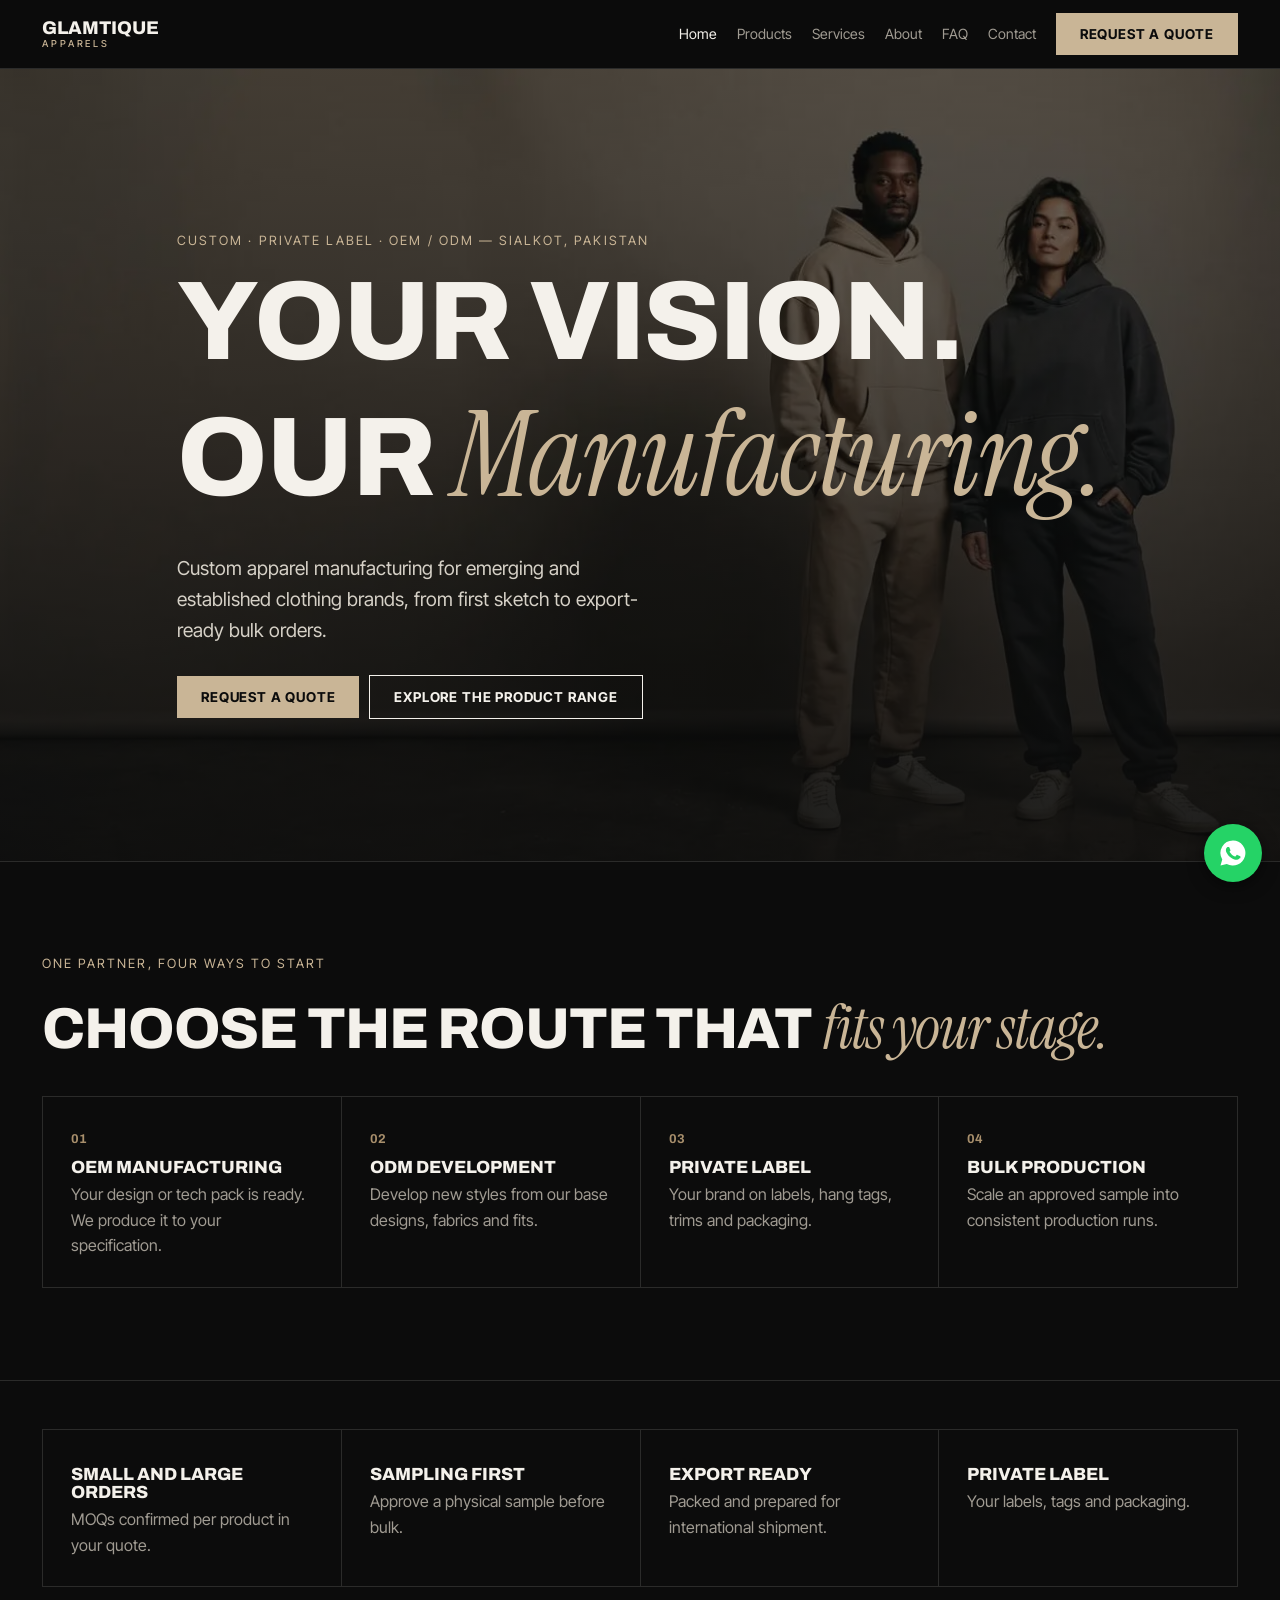
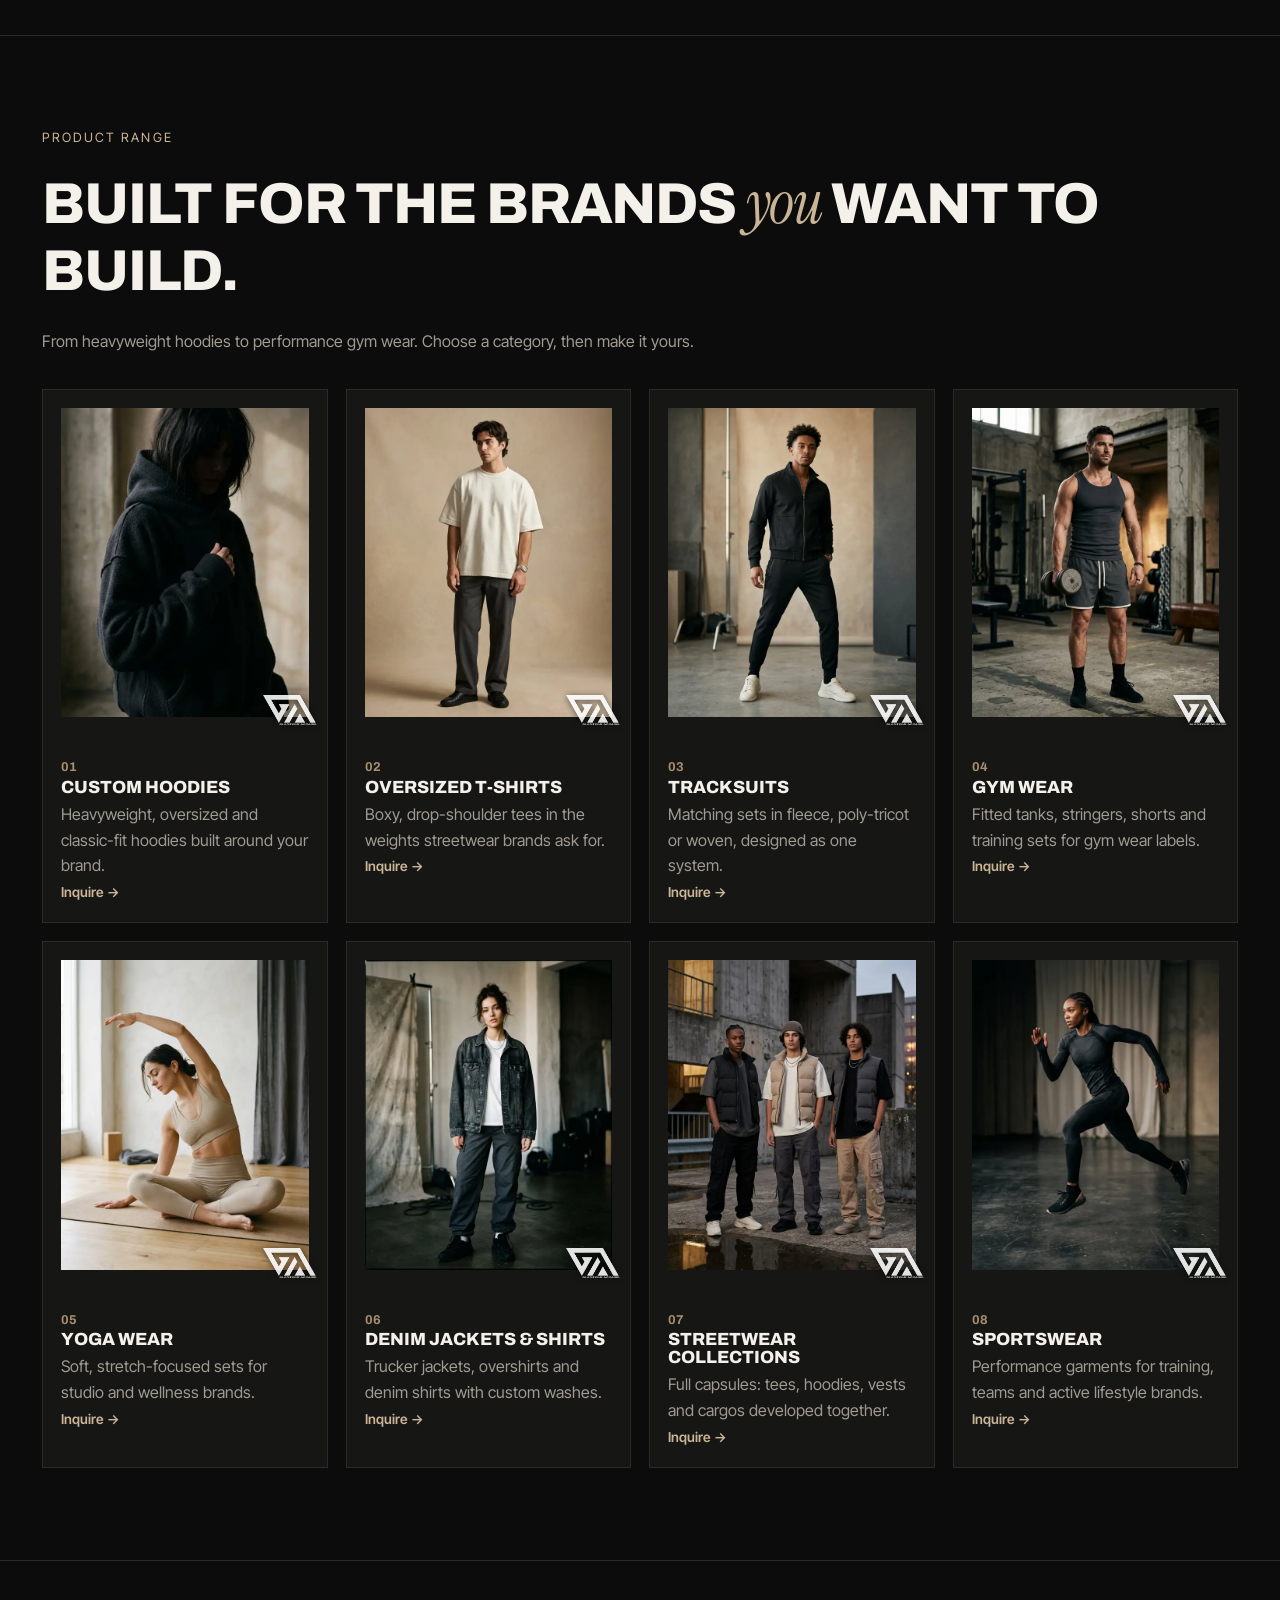
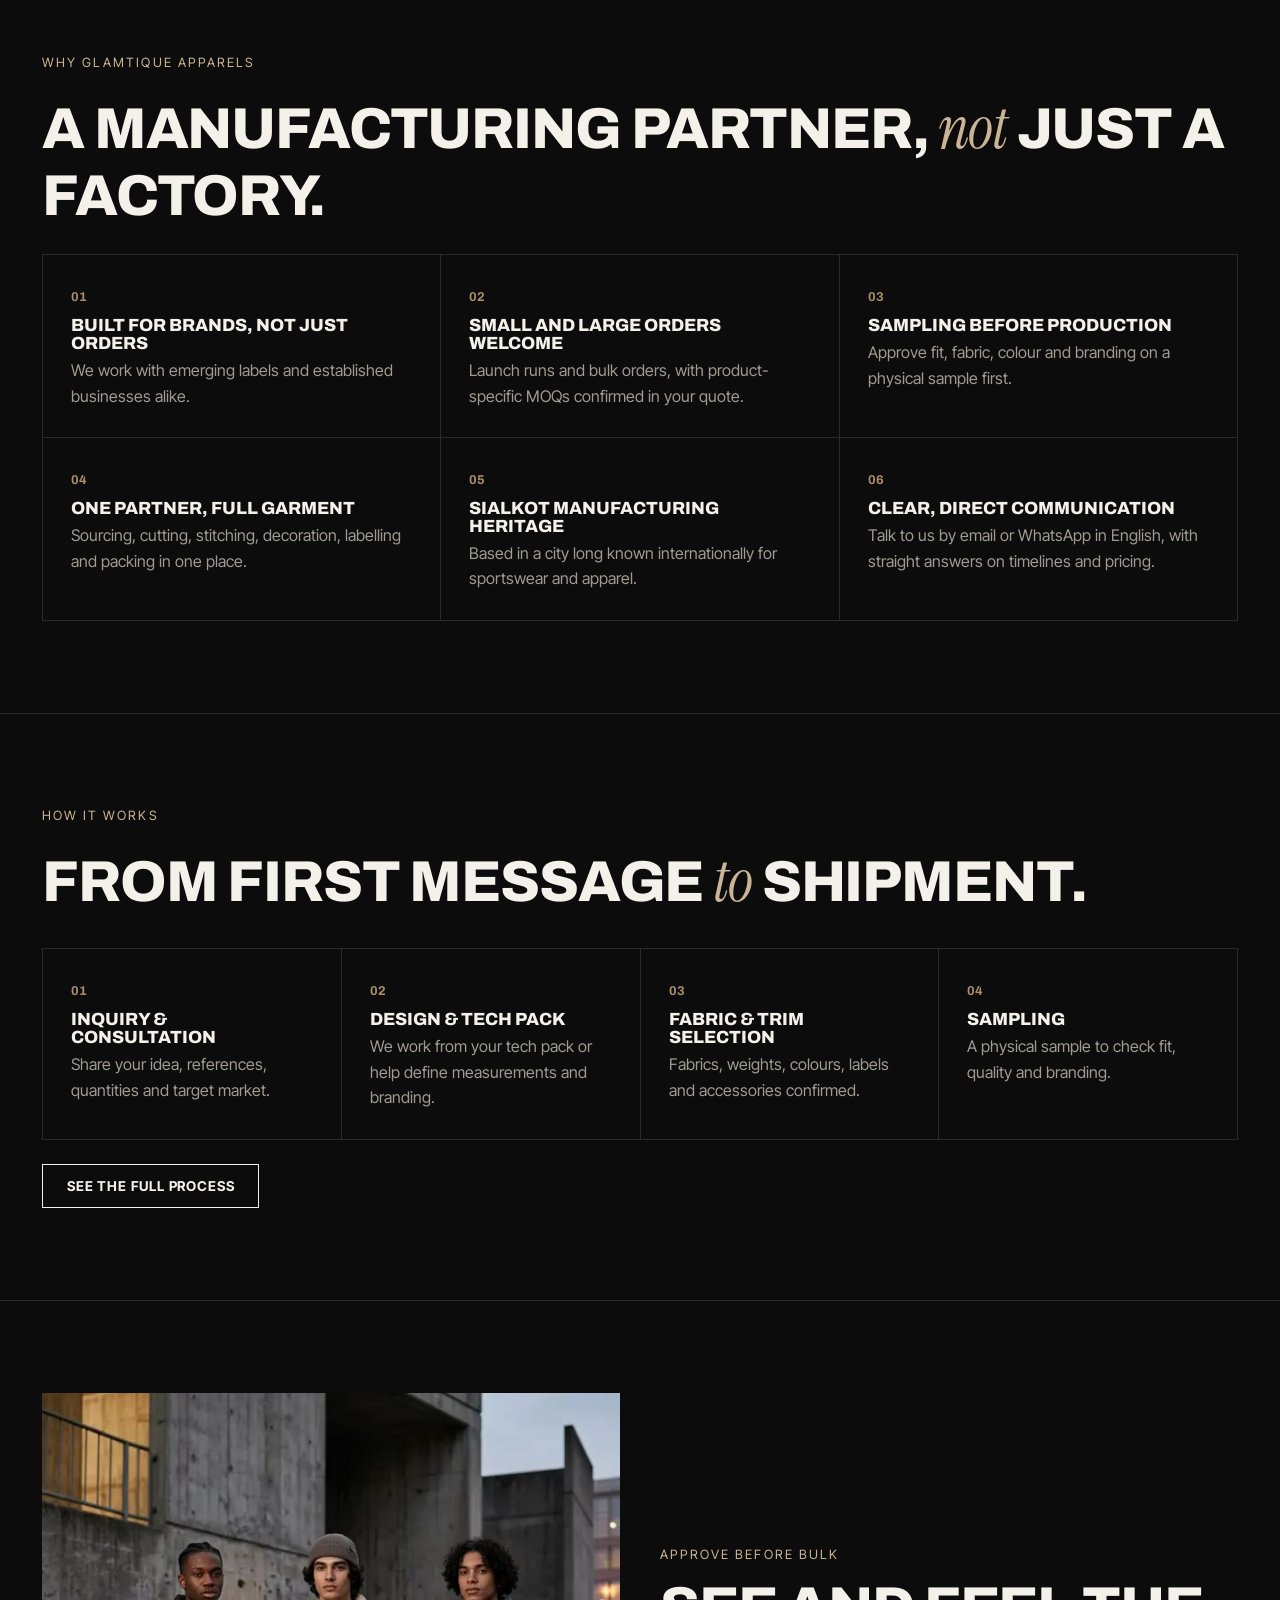
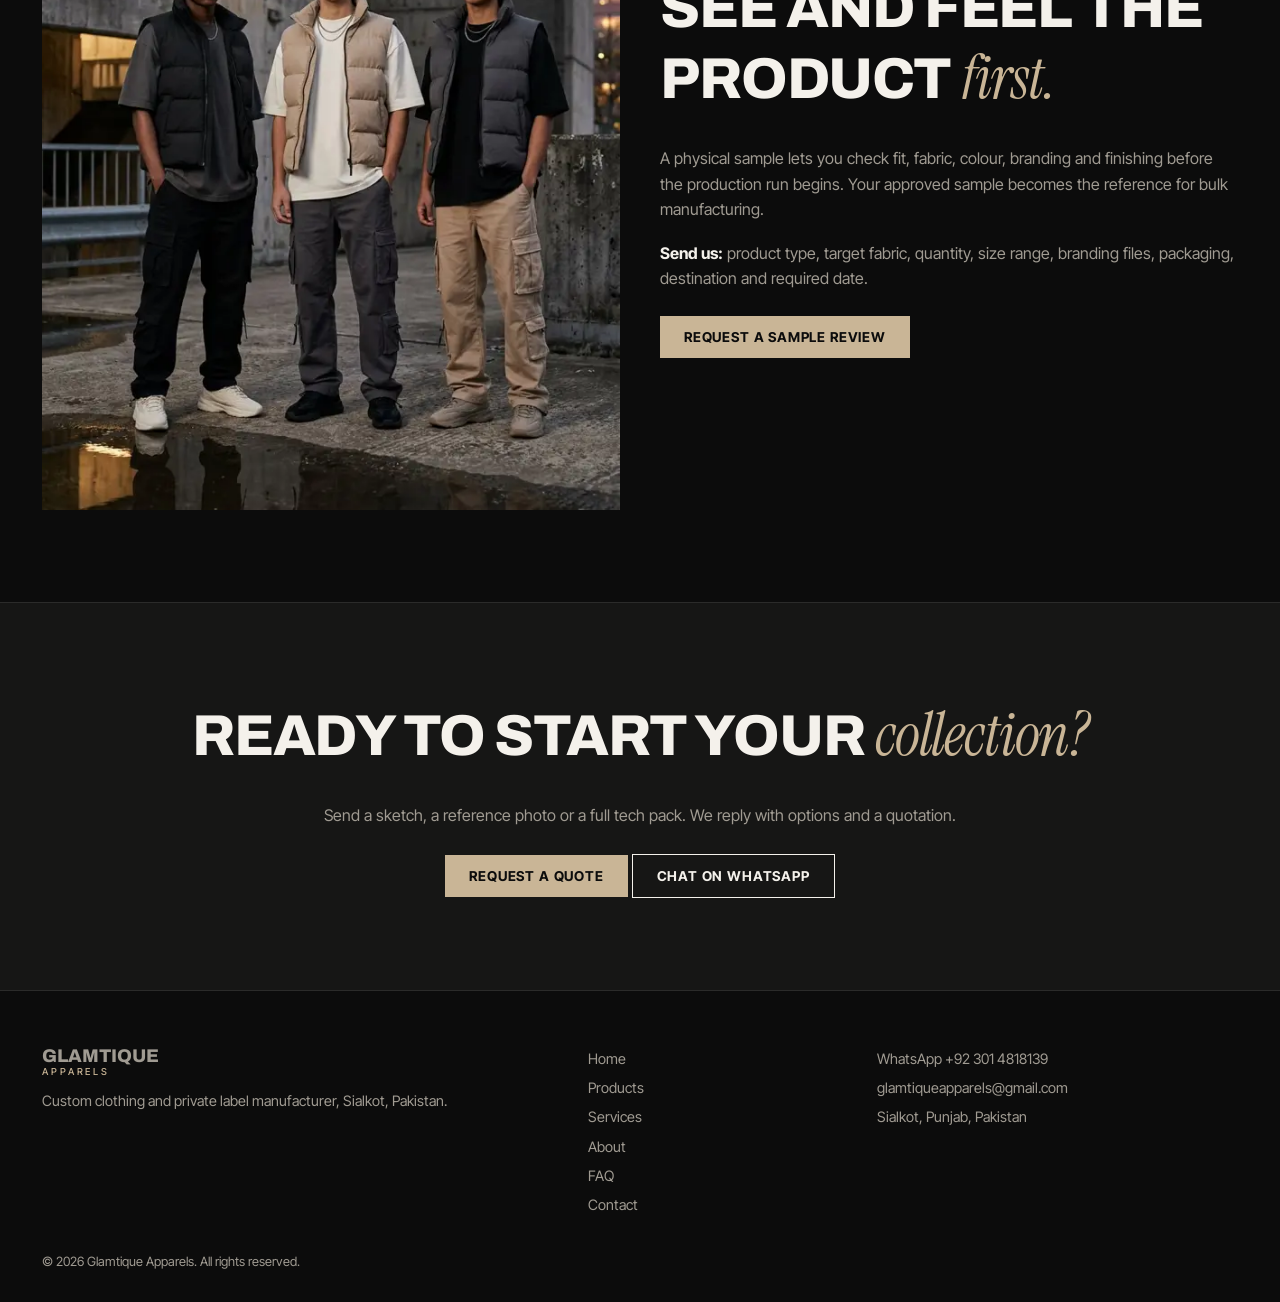
==== commit fd3ee636: "Add files via upload" ====
--- a/index.html
+++ b/index.html
@@ -1,73 +1,11 @@
-<!doctype html><html lang="en"><head><meta charset="utf-8"><meta name="viewport" content="width=device-width, initial-scale=1, viewport-fit=cover"><meta name="theme-color" content="#0c0c0c"><title>Glamtique Apparels | Custom Clothing &amp; Private Label Manufacturer, Sialkot</title><meta name="description" content="Custom clothing and private label manufacturer in Sialkot, Pakistan. OEM/ODM, hoodies, streetwear, sportswear and more.">
-<link rel="preconnect" href="https://fonts.googleapis.com"><link rel="preconnect" href="https://fonts.gstatic.com" crossorigin><link href="https://fonts.googleapis.com/css2?family=Archivo:wdth,wght@62..125,500..900&family=Inter+Tight:wght@400;500;600;700&family=Instrument+Serif:ital@0;1&display=swap" rel="stylesheet">
-<style id="st">:root{color-scheme:dark;--bg:#0c0c0c;--bg2:#161615;--tx:#f4f1eb;--mu:#a09b92;--sand:#c9b596;--br:#a88f6c;--ln:#2b2b2a;box-sizing:border-box;padding-top:env(safe-area-inset-top,0px);padding-bottom:env(safe-area-inset-bottom,0px)}
-*{box-sizing:inherit;margin:0}html{scroll-padding-top:calc(env(safe-area-inset-top,0px) + 70px);scroll-behavior:smooth;height:auto}body{background:var(--bg);color:var(--tx);font:16px/1.6 'Inter Tight',system-ui,sans-serif}
-body::before{content:"";position:fixed;inset:0 0 auto;height:env(safe-area-inset-top,0px);background:var(--bg);z-index:60}
-h1,h2,h3{font-family:Archivo,sans-serif;font-stretch:100%;font-weight:800;line-height:1.02;letter-spacing:-.02em;text-transform:uppercase}em{font:italic 400 1.05em 'Instrument Serif',serif;text-transform:none;color:var(--sand)}
-h1{font-size:clamp(2.8rem,9vw,7rem)}h2{font-size:clamp(2rem,5vw,3.6rem);margin-bottom:.5em}h3{font-size:1.1rem;letter-spacing:0;margin-bottom:.3em}p{color:var(--mu)}a{color:inherit}
-.w{max-width:1240px;margin:auto;padding:0 22px}section{padding:92px 0;border-top:1px solid var(--ln)}.eb{color:var(--sand);font-size:.8rem;letter-spacing:.16em;text-transform:uppercase;margin-bottom:14px;display:block}
-header{position:sticky;top:env(safe-area-inset-top,0px);z-index:50;background:rgba(12,12,12,.94);backdrop-filter:blur(8px);border-bottom:1px solid var(--ln)}header .w{display:flex;align-items:center;justify-content:space-between;height:68px;gap:14px}
-.lg{font:800 1.15rem Archivo;text-transform:uppercase;text-decoration:none;line-height:1}.lg small{display:block;font:500 .6rem 'Inter Tight';letter-spacing:.3em;color:var(--sand)}
-nav{display:flex;gap:20px;align-items:center}nav a{text-decoration:none;font-size:.88rem;color:var(--mu)}nav a:hover{color:var(--tx)}
-.bt{display:inline-block;background:var(--sand);color:#0c0c0c!important;padding:13px 24px;font:700 .85rem 'Inter Tight';letter-spacing:.06em;text-transform:uppercase;text-decoration:none;border:0;cursor:pointer}.bt.o{background:none;color:var(--tx)!important;border:1px solid var(--tx)}.bt:hover{opacity:.85}
-.mb{display:none;background:none;border:1px solid var(--ln);color:var(--tx);padding:8px 14px;font:inherit}:focus-visible{outline:2px solid var(--sand);outline-offset:3px}
-.hero{min-height:88vh;display:flex;align-items:flex-end;padding:80px 0 60px;background:linear-gradient(180deg,rgba(12,12,12,.55),rgba(12,12,12,.92)),url([data-uri]) center/cover;border:0}.hero p{font-size:1.2rem;max-width:42ch;margin:22px 0 30px;color:#d6d1c7}.hero .bt+.bt{margin-left:10px}
-.pts{display:flex;flex-wrap:wrap;gap:8px 26px;margin-top:34px;font-size:.88rem;color:var(--mu)}
-.tk{overflow:hidden;white-space:nowrap;border-block:1px solid var(--ln);padding:16px 0;background:var(--bg2)}.tk div{display:inline-block;animation:m 50s linear infinite}.tk span{font:700 .85rem Archivo;text-transform:uppercase;letter-spacing:.1em;margin:0 22px}.tk span:after{content:"\2726";color:var(--sand);margin-left:44px}@keyframes m{to{transform:translateX(-50%)}}
-.cg{display:grid;gap:18px;grid-template-columns:repeat(4,1fr)}.cd{background:var(--bg2);border:1px solid var(--ln)}.cd img{width:100%;aspect-ratio:4/5;object-fit:cover;display:block}.cd div{padding:18px}.cd i,.it i{font:normal 700 .8rem Archivo;color:var(--br)}.cd a{color:var(--sand);font-size:.85rem;text-decoration:none;font-weight:600}
-.g3{display:grid;gap:1px;background:var(--ln);grid-template-columns:repeat(3,1fr);border:1px solid var(--ln)}.it{background:var(--bg);padding:28px}.it h3{margin-top:8px}
-.pr .g3{grid-template-columns:repeat(4,1fr)}.gl{display:grid;gap:14px;grid-template-columns:repeat(3,1fr)}.gl figure{position:relative}.gl img{width:100%;aspect-ratio:4/5;object-fit:cover;display:block}.gl figcaption{position:absolute;left:12px;bottom:12px;background:var(--bg);padding:5px 12px;font:700 .75rem Archivo;text-transform:uppercase;letter-spacing:.08em}
-.tags{display:flex;gap:10px;flex-wrap:wrap;margin-top:28px}.tags span{border:1px solid var(--br);color:var(--sand);padding:6px 16px;font-size:.85rem}.sm{font-size:.82rem;margin-top:18px}
-details{border-bottom:1px solid var(--ln);padding:20px 0}summary{cursor:pointer;font:700 1.05rem Archivo;text-transform:uppercase}details p{margin-top:10px}
-.ct{display:grid;gap:50px;grid-template-columns:1fr 1.2fr}form{display:grid;gap:14px}label{font-size:.85rem;color:var(--mu)}input,select,textarea{width:100%;background:var(--bg2);border:1px solid var(--ln);color:var(--tx);padding:13px;font:inherit;margin-top:5px}#ms{color:var(--sand);min-height:1.5em}
-footer{border-top:1px solid var(--ln);padding:50px 0 30px;font-size:.9rem}footer .w{display:grid;gap:30px;grid-template-columns:2fr 1fr 1.4fr}footer a{display:block;color:var(--mu);text-decoration:none;margin:6px 0}.cp{grid-column:1/-1;color:var(--mu);font-size:.8rem}
-.wa{position:fixed;right:18px;bottom:calc(18px + env(safe-area-inset-bottom,0px));z-index:55;background:#25D366;width:58px;height:58px;border-radius:50%;display:grid;place-items:center;box-shadow:0 4px 16px rgba(0,0,0,.5)}.wa svg{width:30px;fill:#fff}
-@media(max-width:900px){.cg,.pr .g3{grid-template-columns:repeat(2,1fr)}.g3{grid-template-columns:1fr 1fr}.ct,footer .w{grid-template-columns:1fr}.gl{grid-template-columns:1fr 1fr}}
-@media(max-width:720px){.mb{display:block}nav{display:none;position:absolute;top:68px;left:0;right:0;background:var(--bg);flex-direction:column;align-items:flex-start;padding:20px 22px;border-bottom:1px solid var(--ln)}nav.on{display:flex}section{padding:62px 0}.g3{grid-template-columns:1fr}.hero .bt+.bt{margin:10px 0 0}}
-@media(prefers-reduced-motion:reduce){.tk div{animation:none}html{scroll-behavior:auto}}.pi{aspect-ratio:4/3;background:var(--bg2);border:1px solid var(--ln);margin-bottom:18px;display:grid;place-items:center}.pi svg{width:62%;height:auto}.adb{position:fixed;left:18px;bottom:calc(18px + env(safe-area-inset-bottom,0px));z-index:55;background:var(--sand);color:#0c0c0c;border:0;padding:12px 18px;font:700 .8rem 'Inter Tight';letter-spacing:.08em;text-transform:uppercase;cursor:pointer}
-#adm{position:fixed;inset:0;z-index:70;background:var(--bg);overflow:auto;padding:calc(20px + env(safe-area-inset-top,0px)) 22px 40px}#adm[hidden]{display:none}#adm .in{max-width:860px;margin:auto}
-.row{display:flex;gap:12px;align-items:center;border:1px solid var(--ln);padding:10px;margin-bottom:8px;background:var(--bg2)}.row img,.row .ph{width:48px;height:60px;object-fit:cover;background:#222;flex:none}.row b{flex:1;font-weight:600}.row button,.ab{background:none;border:1px solid var(--ln);color:var(--tx);padding:7px 11px;cursor:pointer;font:inherit;font-size:.82rem}
-.ab.p{background:var(--sand);color:#0c0c0c;border-color:var(--sand);font-weight:700}#adm form{margin:22px 0;padding:18px;border:1px solid var(--ln)}#adm h3{margin:18px 0 10px}#am{color:var(--sand);min-height:1.5em;margin-top:10px}</style></head><body><div id="site">
-<header><div class="w"><a class="lg" href="#top">Glamtique<small>APPARELS</small></a><button class="mb" aria-expanded="false" aria-label="Menu">Menu</button><nav><a href="#about">About</a><a href="#products">Products</a><a href="#manufacturing">Custom Manufacturing</a><a href="#label">Private Label</a><a href="#process">Process</a><a href="#gallery">Gallery</a><a href="#faq">FAQ</a><a href="#contact">Contact</a><a class="bt" href="#contact">Request a Quote</a></nav></div></header>
-<main id="top"><section class="hero"><div class="w"><span class="eb">Custom · Private Label · OEM / ODM — Sialkot, Pakistan</span><h1>Your Vision.<br>Our <em>Manufacturing.</em></h1><p>Custom Apparel Manufacturing for Emerging and Established Clothing Brands.</p><a class="bt" href="#contact">Request a Quote</a><a class="bt o" href="#products">Explore Our Products</a><div class="pts"><span>Small and large orders, product-specific MOQs</span><span>Sampling before bulk production</span><span>Export-oriented, serving international brands</span></div></div></section>
-<div class="tk" aria-hidden="true"><div><span>Custom Hoodies</span><span>Oversized T-Shirts</span><span>Polo Shirts</span><span>Sweatshirts</span><span>Tracksuits</span><span>Sportswear</span><span>Gym Wear</span><span>Yoga Wear</span><span>Leggings and Shorts</span><span>Denim Jackets &amp; Shirts</span><span>Custom Joggers</span><span>Streetwear Collections</span><span>Private Label Clothing</span><span>Custom Printed &amp; Embroidered Apparel</span><span>Custom Hoodies</span><span>Oversized T-Shirts</span><span>Polo Shirts</span><span>Sweatshirts</span><span>Tracksuits</span><span>Sportswear</span><span>Gym Wear</span><span>Yoga Wear</span><span>Leggings and Shorts</span><span>Denim Jackets &amp; Shirts</span><span>Custom Joggers</span><span>Streetwear Collections</span><span>Private Label Clothing</span><span>Custom Printed &amp; Embroidered Apparel</span></div></div>
-<section id="products"><div class="w"><span class="eb">Featured categories</span><h2>Built for the brands <em>you</em> want to build.</h2><p style="margin-bottom:34px">From heavyweight hoodies to performance gym wear. Choose a category, then make it yours with custom fabrics, colours, branding and packaging.</p><div class="cg" id="cg"></div></div></section>
-<section id="about"><div class="w"><span class="eb">Why choose Glamtique Apparels</span><h2>A manufacturing partner, <em>not</em> just a factory.</h2><p style="margin-bottom:34px;max-width:60ch">We help clothing brands, fashion startups, streetwear labels and growing businesses turn ideas into finished, branded garments.</p><div class="g3"><div class="it"><i>01</i><h3>Built for brands, not just orders</h3><p>We work with emerging labels and established businesses alike.</p></div><div class="it"><i>02</i><h3>Small and large orders welcome</h3><p>Launch runs and bulk orders, with product-specific MOQs confirmed in your quote.</p></div><div class="it"><i>03</i><h3>Sampling before production</h3><p>Approve fit, fabric, colour and branding on a physical sample first.</p></div><div class="it"><i>04</i><h3>One partner, full garment</h3><p>Sourcing, cutting, stitching, decoration, labelling and packing in one place.</p></div><div class="it"><i>05</i><h3>Sialkot manufacturing heritage</h3><p>Based in a city long known internationally for sportswear and apparel.</p></div><div class="it"><i>06</i><h3>Clear, direct communication</h3><p>Talk to us by email or WhatsApp in English. Straight answers on timelines and pricing.</p></div></div></div></section>
-<section id="manufacturing"><div class="w"><span class="eb">Custom manufacturing capabilities</span><h2>Everything your garment needs, <em>under one roof.</em></h2><div class="g3"><div class="it"><i>01</i><h3>Custom clothing manufacturing</h3><p>Garments produced to your design, tech pack or reference samples.</p></div><div class="it"><i>02</i><h3>OEM &amp; ODM manufacturing</h3><p>Produce your existing designs, or develop new ones from our base styles.</p></div><div class="it"><i>03</i><h3>Custom logos &amp; branding</h3><p>Your logo applied where and how you want it.</p></div><div class="it"><i>04</i><h3>Printing &amp; embroidery</h3><p>Screen printing, DTG, DTF and embroidery, where available for your fabric and design.</p></div><div class="it"><i>05</i><h3>Fabrics &amp; colours</h3><p>Fabric types, weights and colourways, with custom colour matching on request.</p></div><div class="it"><i>06</i><h3>Labels &amp; packaging</h3><p>Woven or printed labels, hang tags, polybags and branded packaging.</p></div><div class="it"><i>07</i><h3>Sampling &amp; development</h3><p>Pattern making, prototypes and fit adjustments before bulk.</p></div><div class="it"><i>08</i><h3>Bulk production</h3><p>Scale approved samples into consistent production runs.</p></div><div class="it"><i>09</i><h3>Export fulfilment</h3><p>Orders packed and prepared for international shipment.</p></div></div><div class="tags"><span>Screen printing</span><span>DTG</span><span>DTF</span><span>Embroidery</span></div><p class="sm">Decoration methods offered where available for your fabric and design.</p></div></section>
-<section id="label"><div class="w"><span class="eb">Private label services</span><h2>Your brand on <em>every</em> detail.</h2><p style="margin-bottom:34px;max-width:60ch">Launch or grow a clothing line under your own name. We produce the garments and finish them with your labels, tags and packaging.</p><div class="g3"><div class="it"><div class="pi"><svg viewBox="0 0 200 160" fill="none" stroke="#c9b596" stroke-width="2.2" stroke-linejoin="round" stroke-linecap="round" role="img" aria-label="Woven and printed neck labels"><path d="M30 30Q40 22 70 26Q100 70 130 26Q160 22 170 30L186 70 160 82V140H40V82L14 70Z"/><rect x="82" y="44" width="36" height="22" rx="2" fill="#2b2b2a"/><path d="M90 52H110M90 58H104"/></svg></div><i>01</i><h3>Woven &amp; printed neck labels</h3><p>Branded labels sewn in or printed inside the garment.</p></div><div class="it"><div class="pi"><svg viewBox="0 0 200 160" fill="none" stroke="#c9b596" stroke-width="2.2" stroke-linejoin="round" stroke-linecap="round" role="img" aria-label="Care and size labels"><rect x="62" y="22" width="76" height="116" rx="3" fill="#1f1f1f"/><text x="100" y="62" font-size="30" font-family="Archivo,sans-serif" font-weight="800" text-anchor="middle" fill="#c9b596" stroke="none">M</text><path d="M78 78H122M80 92 90 102H110L120 92ZM80 110H96V126H80ZM104 126 112 110 120 126Z"/></svg></div><i>02</i><h3>Care &amp; size labels</h3><p>Prepared to your specifications.</p></div><div class="it"><div class="pi"><svg viewBox="0 0 200 160" fill="none" stroke="#c9b596" stroke-width="2.2" stroke-linejoin="round" stroke-linecap="round" role="img" aria-label="Hang tags"><path d="M70 44H130L142 58V140H58V58Z" fill="#1f1f1f"/><circle cx="100" cy="58" r="6"/><path d="M100 52C96 30 70 18 56 26M100 52C108 30 136 22 146 28M78 92H122M78 106H122M78 120H106"/></svg></div><i>03</i><h3>Hang tags</h3><p>Branded swing tags with your artwork, strings and pins.</p></div><div class="it"><div class="pi"><svg viewBox="0 0 200 160" fill="none" stroke="#c9b596" stroke-width="2.2" stroke-linejoin="round" stroke-linecap="round" role="img" aria-label="Polybags and packaging"><rect x="56" y="26" width="88" height="112" rx="4" fill="#1f1f1f"/><path d="M56 42H144M92 32H108"/><path d="M72 62 88 56Q100 68 112 56L128 62 124 76 118 74V122H82V74L76 76Z"/></svg></div><i>04</i><h3>Polybags &amp; packaging</h3><p>Polybags, stickers, tissue and branded boxes on request.</p></div><div class="it"><div class="pi"><svg viewBox="0 0 200 160" fill="none" stroke="#c9b596" stroke-width="2.2" stroke-linejoin="round" stroke-linecap="round" role="img" aria-label="Custom trims"><circle cx="58" cy="76" r="30" fill="#1f1f1f"/><circle cx="58" cy="76" r="20"/><circle cx="52" cy="70" r="2.5"/><circle cx="64" cy="70" r="2.5"/><circle cx="52" cy="82" r="2.5"/><circle cx="64" cy="82" r="2.5"/><path d="M122 30H152V54Q152 66 137 66Q122 66 122 54ZM137 66V92M130 92H144L142 130H132Z"/><circle cx="137" cy="42" r="6"/></svg></div><i>05</i><h3>Custom trims</h3><p>Zip pullers, drawcord ends, buttons, patches and badges.</p></div><div class="it"><div class="pi"><svg viewBox="0 0 200 160" fill="none" stroke="#c9b596" stroke-width="2.2" stroke-linejoin="round" stroke-linecap="round" role="img" aria-label="Retail-ready finishing"><rect x="50" y="104" width="100" height="26" rx="3" fill="#1f1f1f"/><rect x="56" y="76" width="88" height="26" rx="3" fill="#1f1f1f"/><rect x="62" y="48" width="76" height="26" rx="3" fill="#1f1f1f"/><path d="M138 54 160 40V70L138 66M150 40V30"/><circle cx="150" cy="26" r="4"/></svg></div><i>06</i><h3>Retail-ready finishing</h3><p>Folded, tagged and packed for your customers.</p></div></div><p style="margin-top:28px"><a class="bt" href="#contact">Start a private label order</a></p></div></section>
-<section id="process" class="pr"><div class="w"><span class="eb">Our production process</span><h2>From first message <em>to</em> finished shipment.</h2><div class="g3"><div class="it"><i>01</i><h3>Inquiry &amp; consultation</h3><p>Share your idea, references, quantities and target market.</p></div><div class="it"><i>02</i><h3>Design &amp; tech pack</h3><p>We work from your tech pack or help define measurements and branding.</p></div><div class="it"><i>03</i><h3>Fabric &amp; trim selection</h3><p>Fabrics, weights, colours, labels and accessories confirmed.</p></div><div class="it"><i>04</i><h3>Sampling</h3><p>A physical sample to check fit, quality and branding.</p></div><div class="it"><i>05</i><h3>Approval &amp; quotation</h3><p>Pricing, MOQ and timeline confirmed in writing.</p></div><div class="it"><i>06</i><h3>Bulk production</h3><p>Cutting, stitching, decoration and finishing against the approved sample.</p></div><div class="it"><i>07</i><h3>Quality checks</h3><p>Inspection during and after production.</p></div><div class="it"><i>08</i><h3>Packing &amp; shipping</h3><p>Labelled, packed and prepared for export.</p></div></div></div></section>
-<section id="gallery"><div class="w"><span class="eb">Featured apparel gallery</span><h2>Styles we <em>make.</em></h2><div class="gl" id="gl"></div><p class="sm">Imagery is illustrative of the product styles and services we offer and does not depict specific client orders.</p></div></section>
-<section><div class="w"><span class="eb">How to start your order</span><h2>Four steps <em>to</em> production.</h2><p style="margin-bottom:34px">Not sure where to begin? Send a sketch, a reference photo or a full tech pack and we will guide you.</p><div class="g3"><div class="it"><i>01</i><h3>Send your request</h3><p>Use the quote form, email or WhatsApp with your product, quantity and design details.</p></div><div class="it"><i>02</i><h3>Get a consultation</h3><p>We review your requirements and come back with options and a quotation.</p></div><div class="it"><i>03</i><h3>Approve your sample</h3><p>We develop a sample for you to review before production.</p></div><div class="it"><i>04</i><h3>Go into production</h3><p>Your order is produced, checked, packed and prepared for shipment.</p></div></div><p style="margin-top:28px"><a class="bt" href="#contact">Request a Quote</a> <a class="bt o" href="https://wa.me/923014818139" target="_blank" rel="noopener">Chat on WhatsApp</a></p></div></section>
-<section id="faq"><div class="w"><span class="eb">Frequently asked questions</span><h2>Good questions, <em>straight answers.</em></h2><details><summary>What is your minimum order quantity (MOQ)?</summary><p>We accept small and large orders. MOQs are product-specific and depend on garment, fabric, colours and decoration method. Share your requirements and we confirm the MOQ in your quote.</p></details><details><summary>Can you manufacture under my own brand name?</summary><p>Yes. Private label is a core service: your logo, neck labels, hang tags and packaging.</p></details><details><summary>Do you make samples before bulk production?</summary><p>Yes. Sample cost and timing depend on the product and are confirmed during your consultation.</p></details><details><summary>Do I need a tech pack?</summary><p>It helps us quote accurately but is not required. Reference images, sketches or a sample garment are enough to start.</p></details><details><summary>What printing and embroidery methods do you offer?</summary><p>Screen printing, DTG, DTF and embroidery, where available for your fabric and design.</p></details><p class="sm">Still have a question? Email <a href="mailto:glamtiqueapparels@gmail.com">glamtiqueapparels@gmail.com</a>.</p></div></section>
-<section id="contact"><div class="w ct"><div><span class="eb">Contact and bulk orders</span><h2>Request a <em>quote.</em></h2><p>Tell us what you want to make. The form opens WhatsApp with your details so we receive them instantly.</p><p style="margin-top:22px">WhatsApp: +92 301 4818139<br>Email: <a href="mailto:glamtiqueapparels@gmail.com">glamtiqueapparels@gmail.com</a><br>Sialkot, Punjab, Pakistan</p></div>
-<form id="f"><label>Name<input name="name" required></label><label>Company or brand<input name="company"></label><label>Email<input name="email" type="email" required></label><label>Product<select name="product" id="ps"></select></label><label>Quantity<input name="qty" placeholder="e.g. 300 pieces per style"></label><label>Details<textarea name="details" rows="4"></textarea></label><button class="bt" type="submit">Send inquiry</button><div id="ms" role="status"></div></form></div></section></main>
-<footer><div class="w"><div><a class="lg" href="#top">Glamtique<small>APPARELS</small></a><p style="margin-top:12px">Custom clothing and private label manufacturer, Sialkot, Pakistan.</p></div><div><a href="#products">Products</a><a href="#manufacturing">Custom Manufacturing</a><a href="#label">Private Label</a><a href="#process">Process</a><a href="#faq">FAQ</a></div><div><a href="https://wa.me/923014818139">WhatsApp +92 301 4818139</a><a href="mailto:glamtiqueapparels@gmail.com">glamtiqueapparels@gmail.com</a></div><p class="cp">&copy; Glamtique Apparels. All rights reserved.</p></div></footer>
-<a class="wa" href="https://wa.me/923014818139?text=Hello%20Glamtique%20Apparels" target="_blank" rel="noopener" aria-label="Chat on WhatsApp"><svg viewBox="0 0 24 24"><path d="M12 2a10 10 0 0 0-8.6 15.1L2 22l5-1.3A10 10 0 1 0 12 2zm5.2 14.2c-.2.6-1.3 1.2-1.8 1.2-.5.1-1 .2-3.3-.7-2.8-1.2-4.6-4-4.7-4.2-.1-.2-1.1-1.5-1.1-2.8s.7-2 1-2.3c.2-.3.5-.3.7-.3h.5c.2 0 .4 0 .6.5l.8 2c.1.2.1.3 0 .5l-.4.5c-.1.2-.3.3-.1.6.2.3.8 1.3 1.7 2.1 1.1 1 2.1 1.3 2.4 1.4.3.1.4.1.6-.1l.8-1c.2-.3.4-.2.6-.1l1.9.9c.3.1.5.2.5.3.1.2.1.8-.1 1.4z"/></svg></a>
-</div><script type="application/json" id="pd">[{"name": "Custom Hoodies", "desc": "Heavyweight, oversized and classic-fit hoodies built around your brand.", "img": "[data-uri]"}, {"name": "Oversized T-Shirts", "desc": "Boxy, drop-shoulder tees in the weights streetwear brands ask for.", "img": "[data-uri]"}, {"name": "Tracksuits", "desc": "Matching sets in fleece, poly-tricot or woven, designed as one system.", "img": "[data-uri]"}, {"name": "Gym Wear", "desc": "Fitted tanks, stringers, shorts and training sets for gym wear labels.", "img": "[data-uri]"}, {"name": "Yoga Wear", "desc": "Soft, stretch-focused sets for studio and wellness brands.", "img": "[data-uri]"}, {"name": "Denim Jackets & Shirts", "desc": "Trucker jackets, overshirts and denim shirts with custom washes.", "img": "[data-uri]"}, {"name": "Streetwear Collections", "desc": "Full capsules: tees, hoodies, vests and cargos developed together.", "img": "[data-uri]"}, {"name": "Sportswear", "desc": "Performance garments for training, teams and active lifestyle brands.", "img": "[data-uri]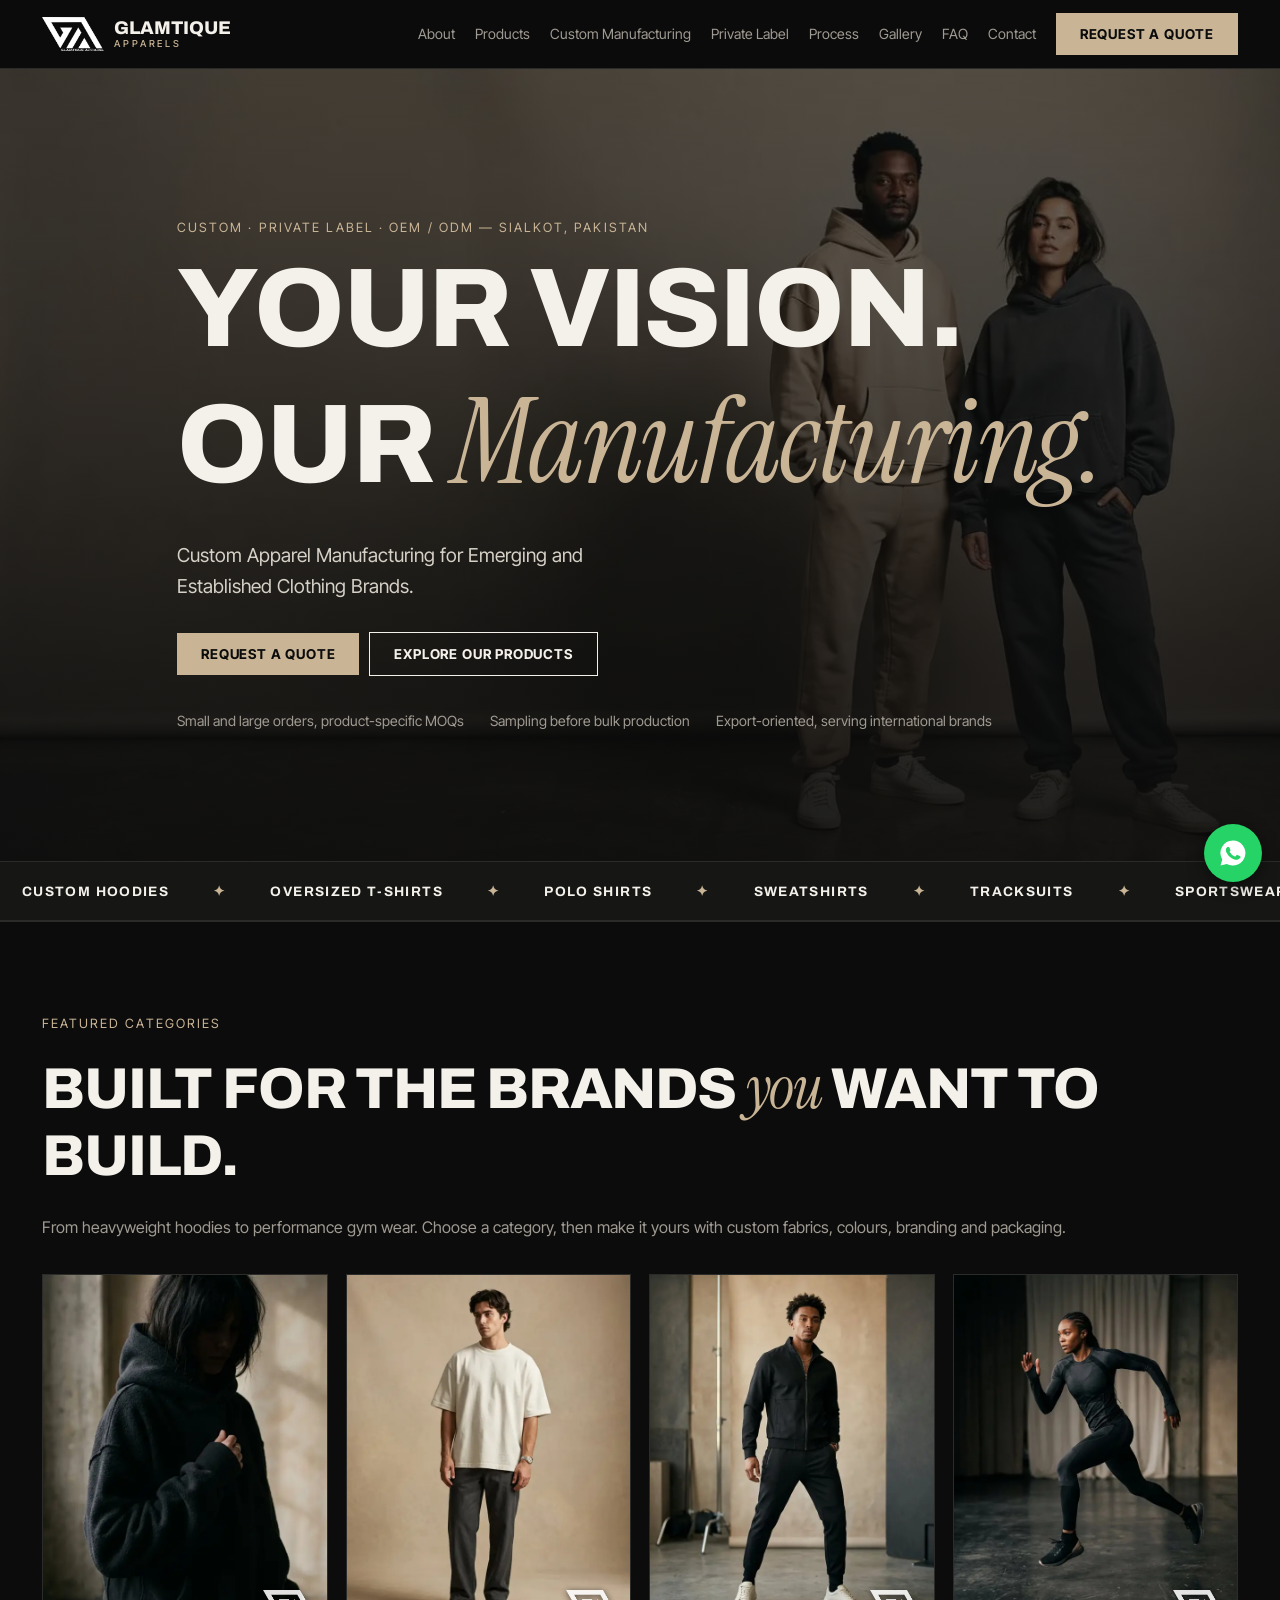
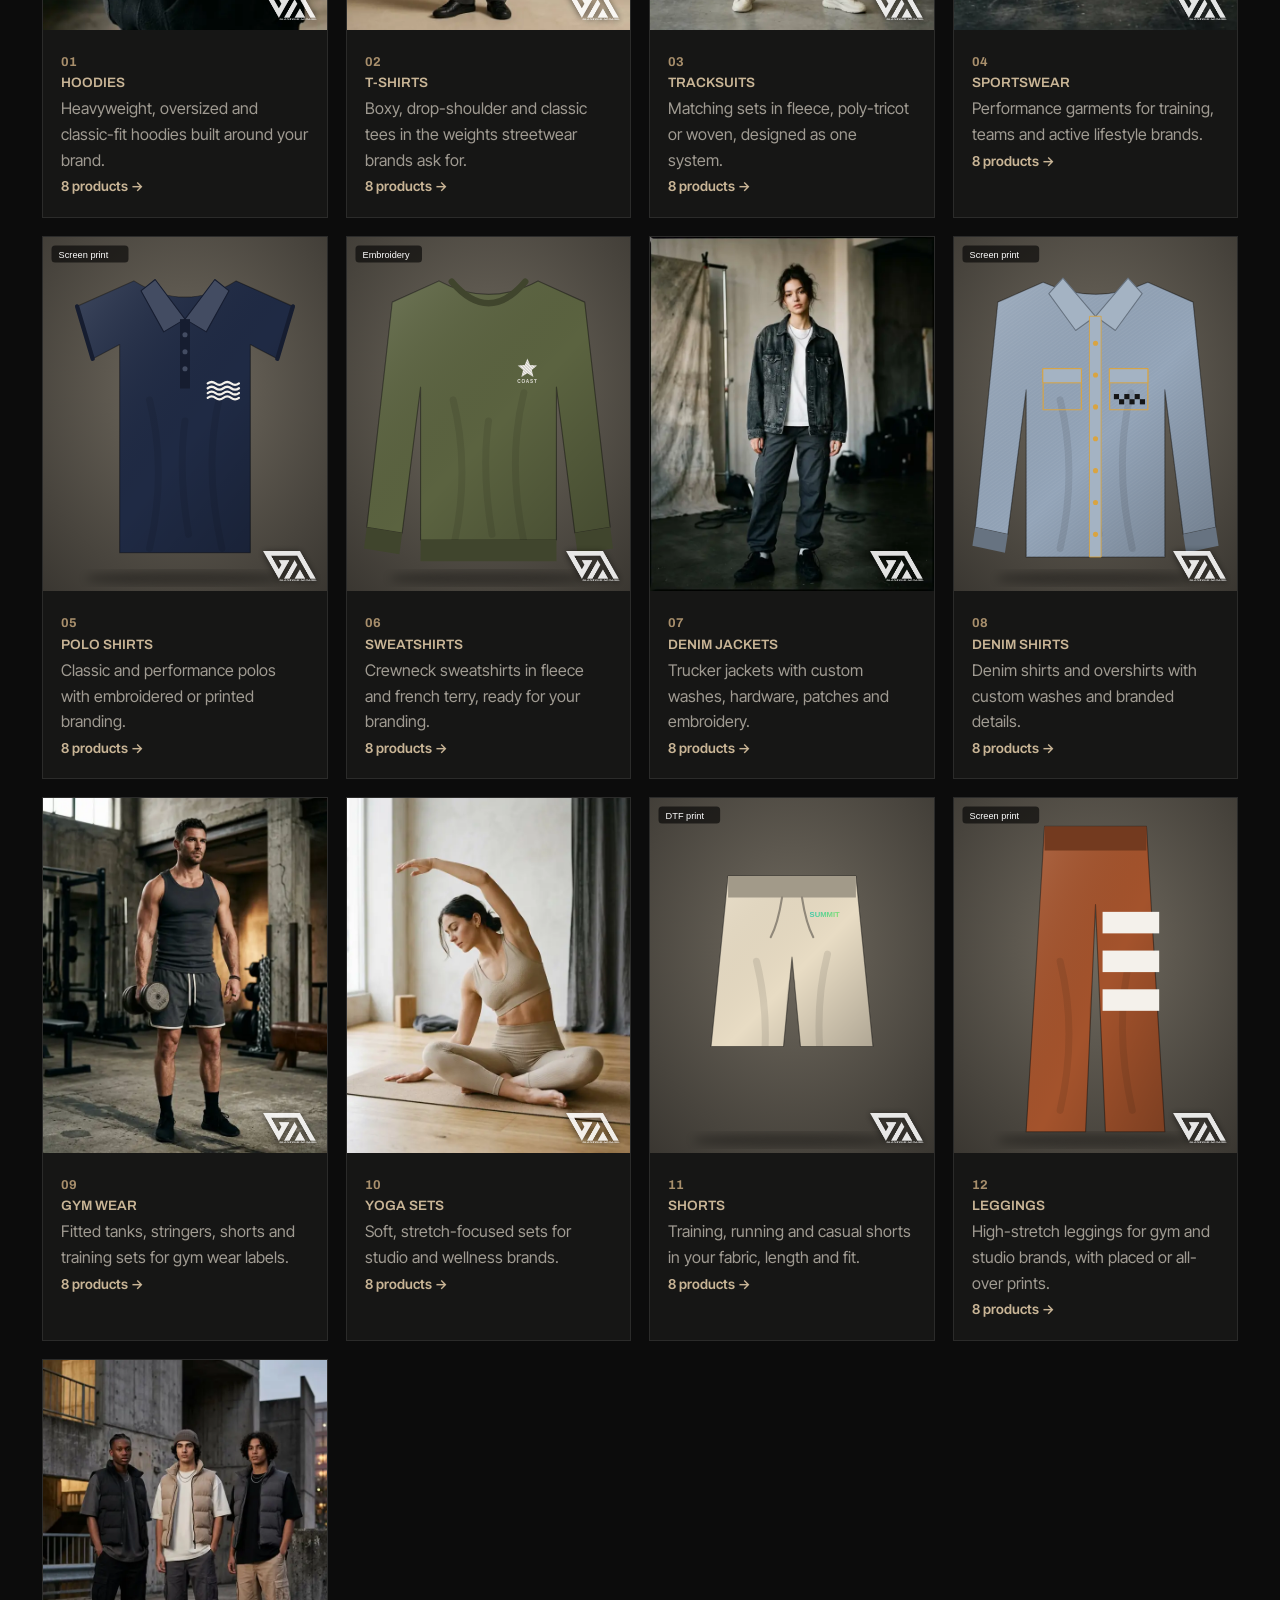
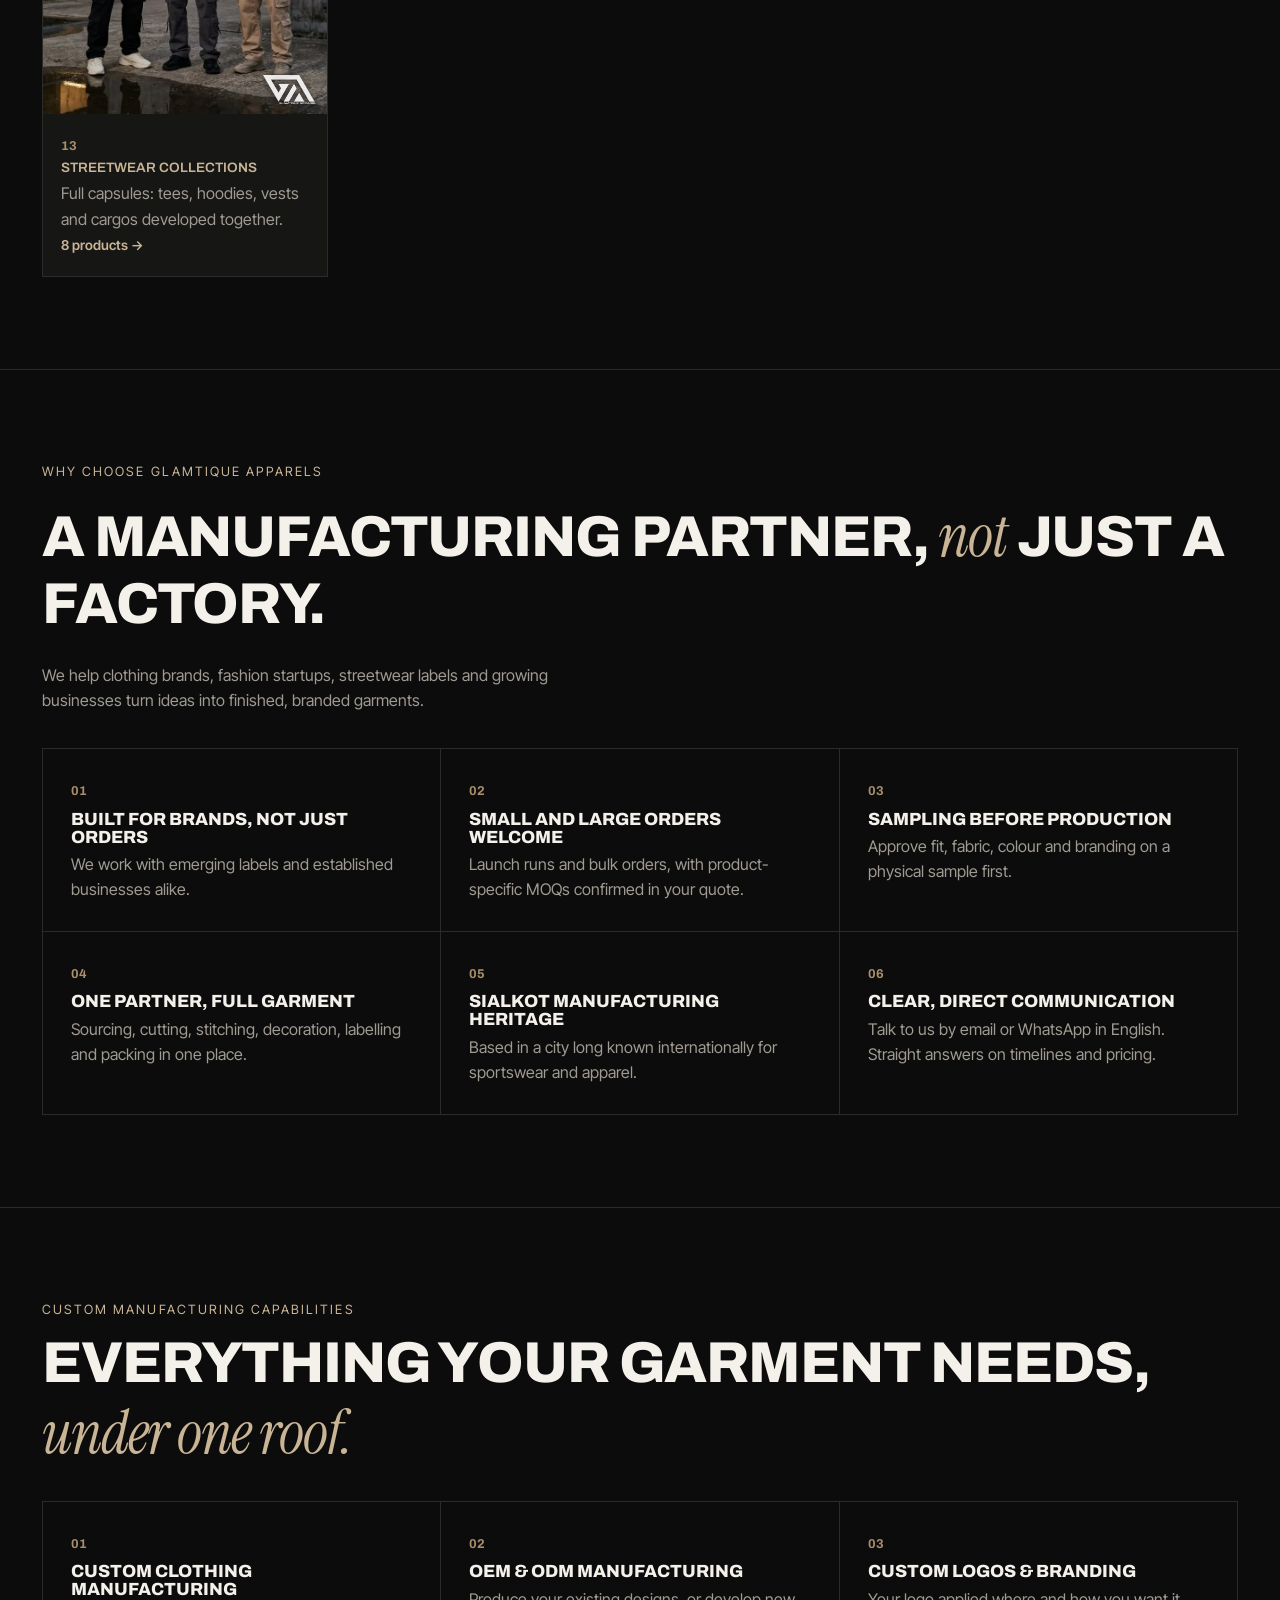
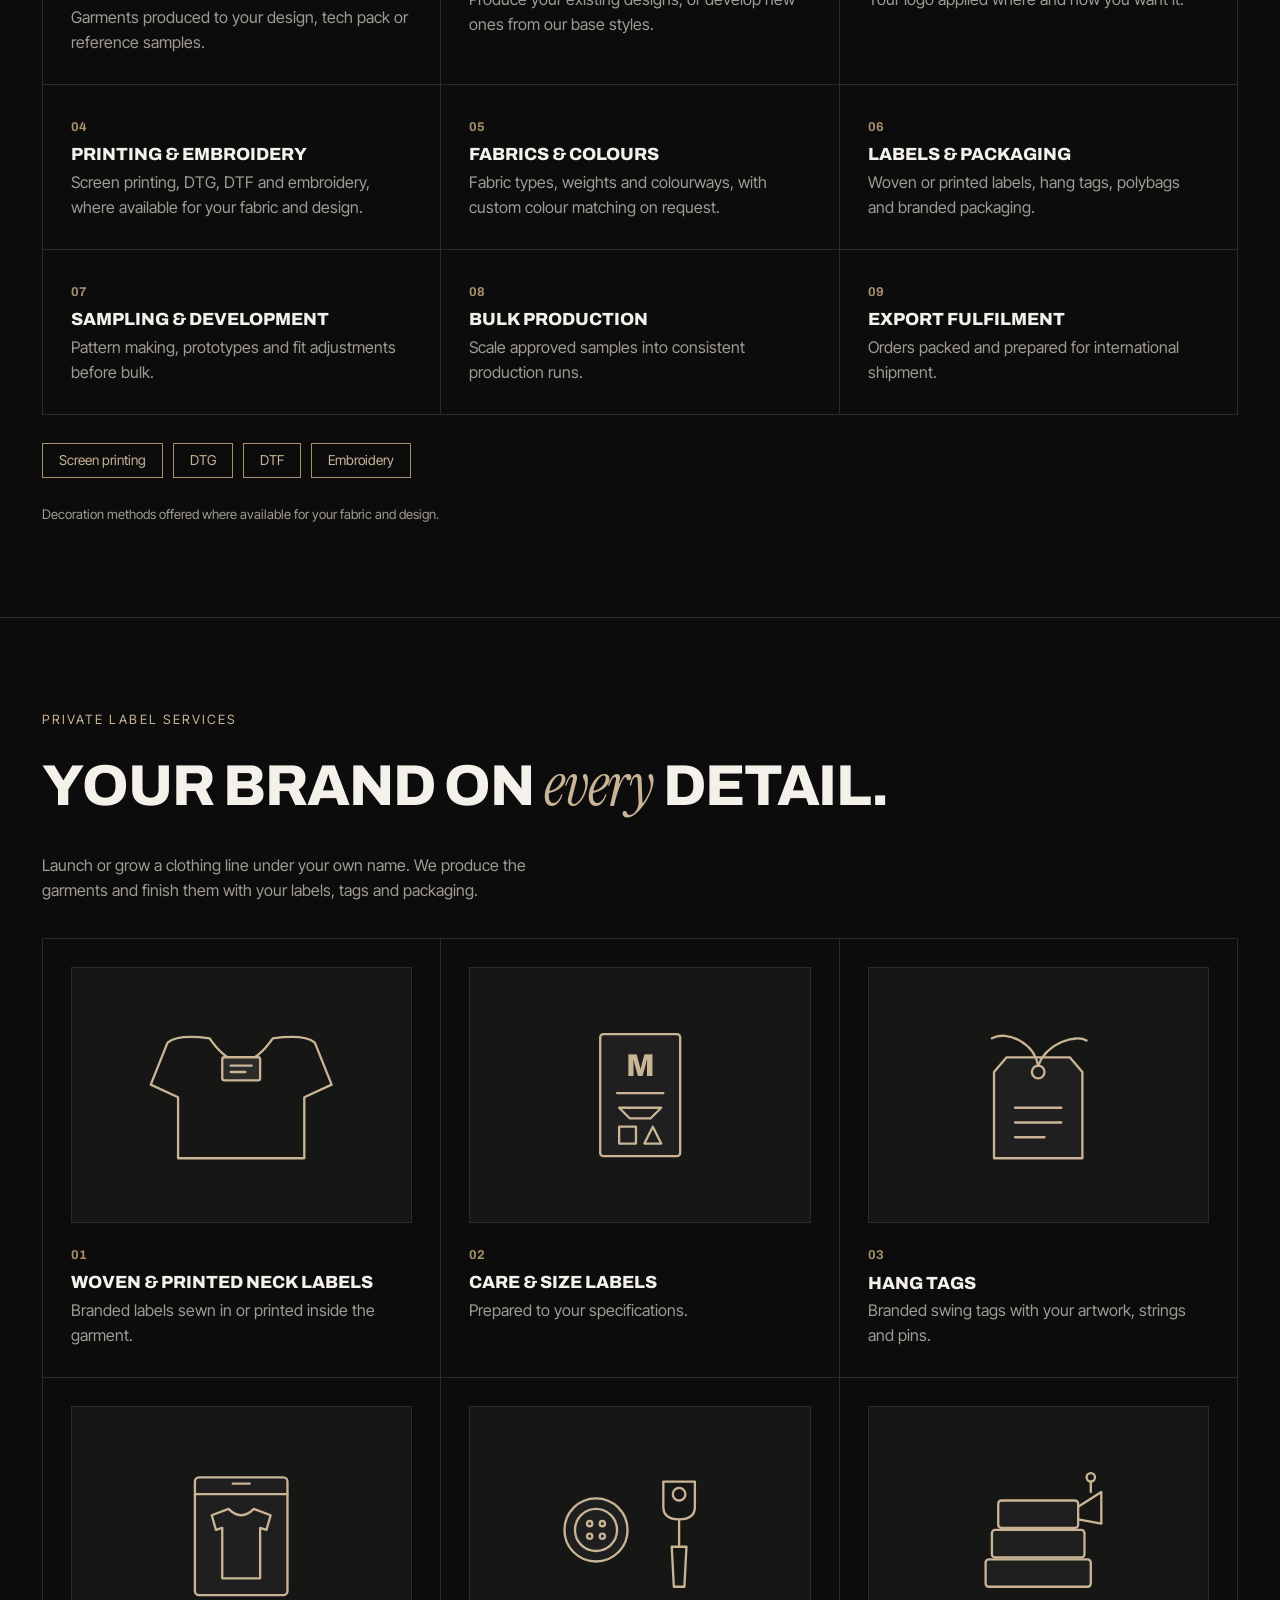
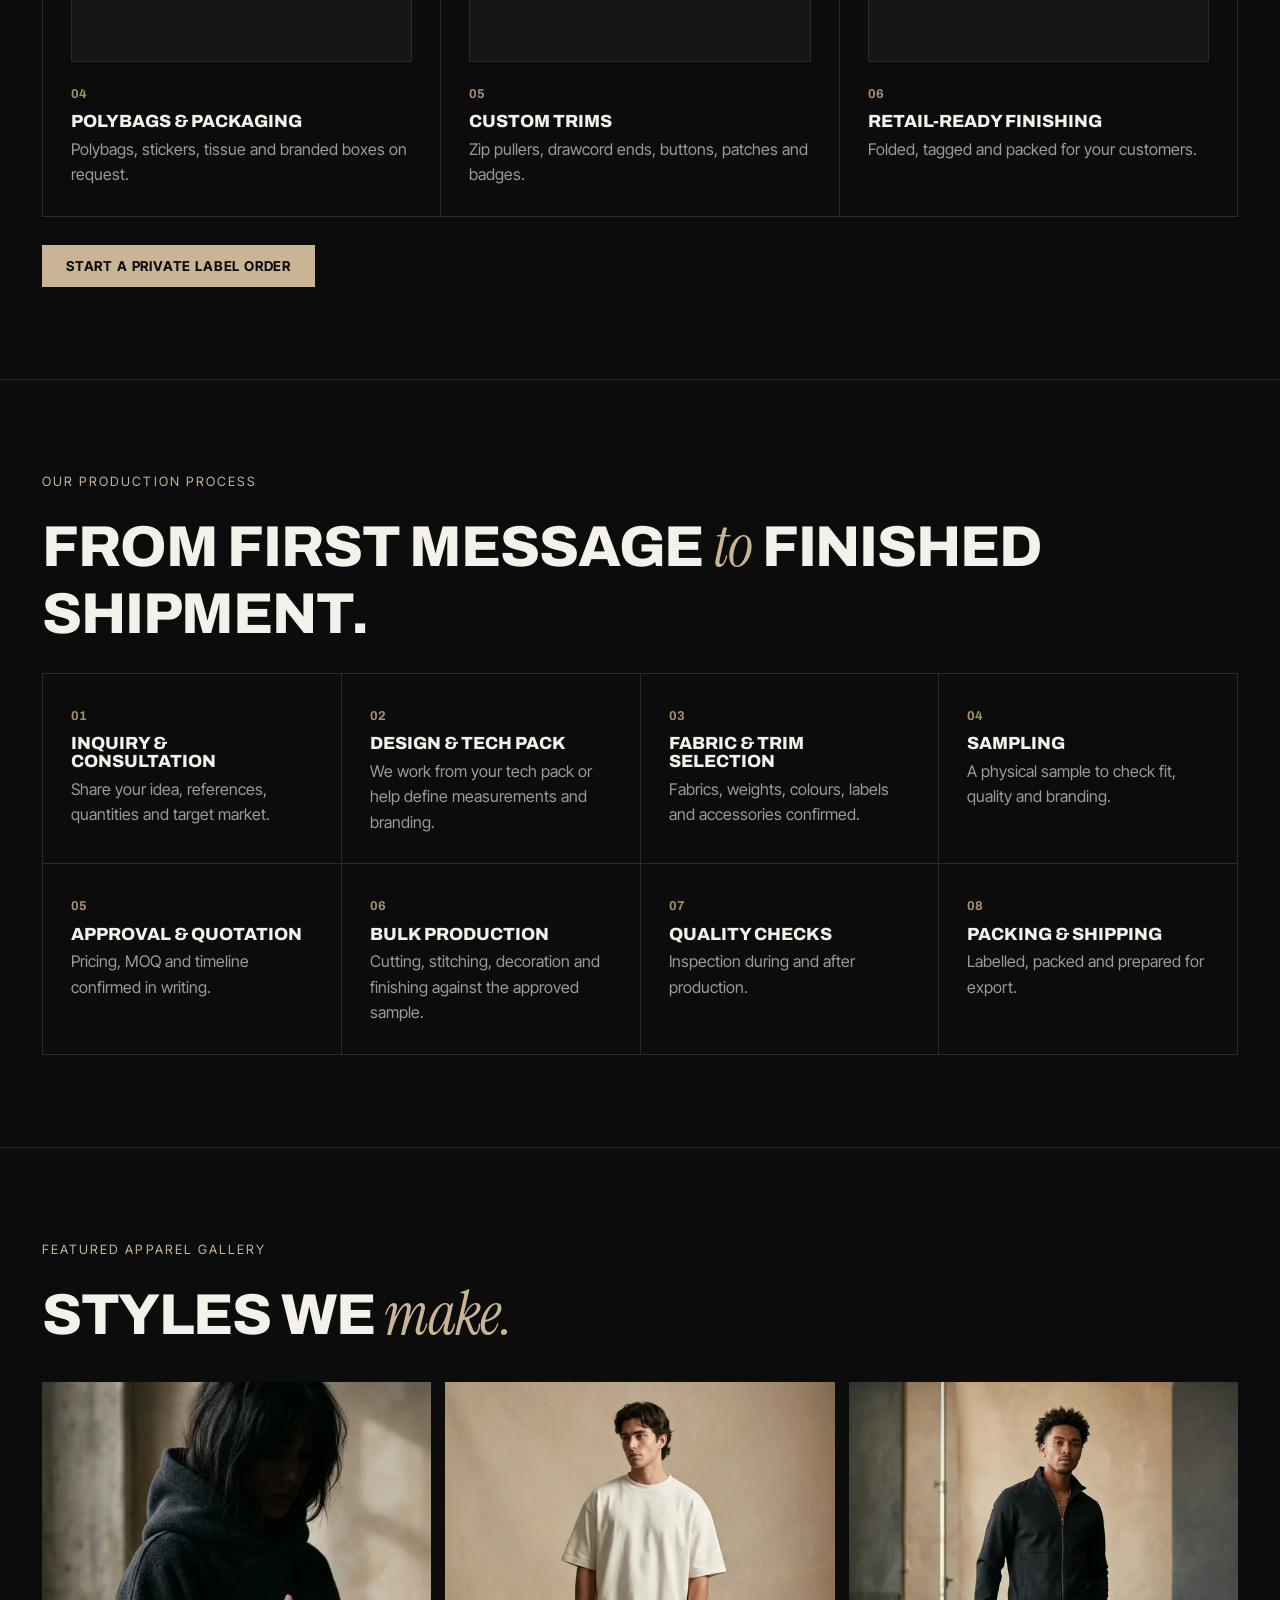
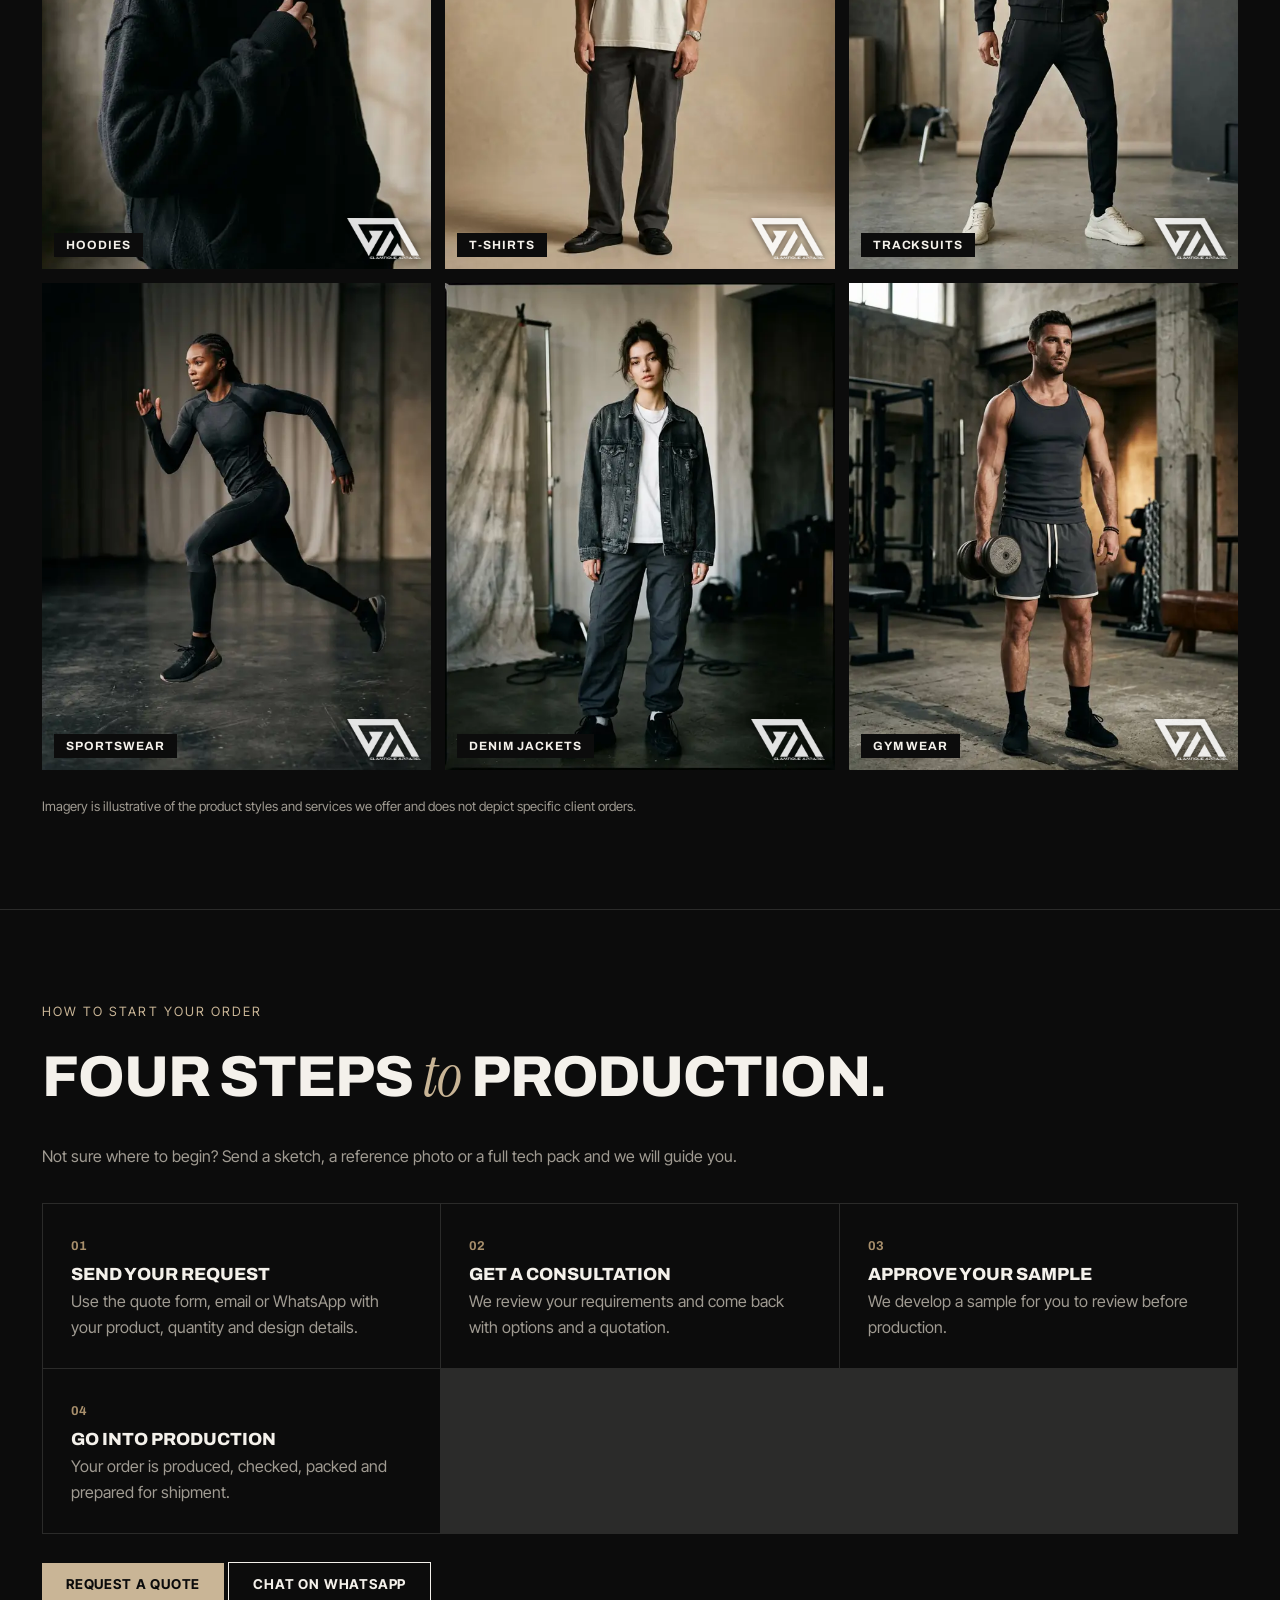
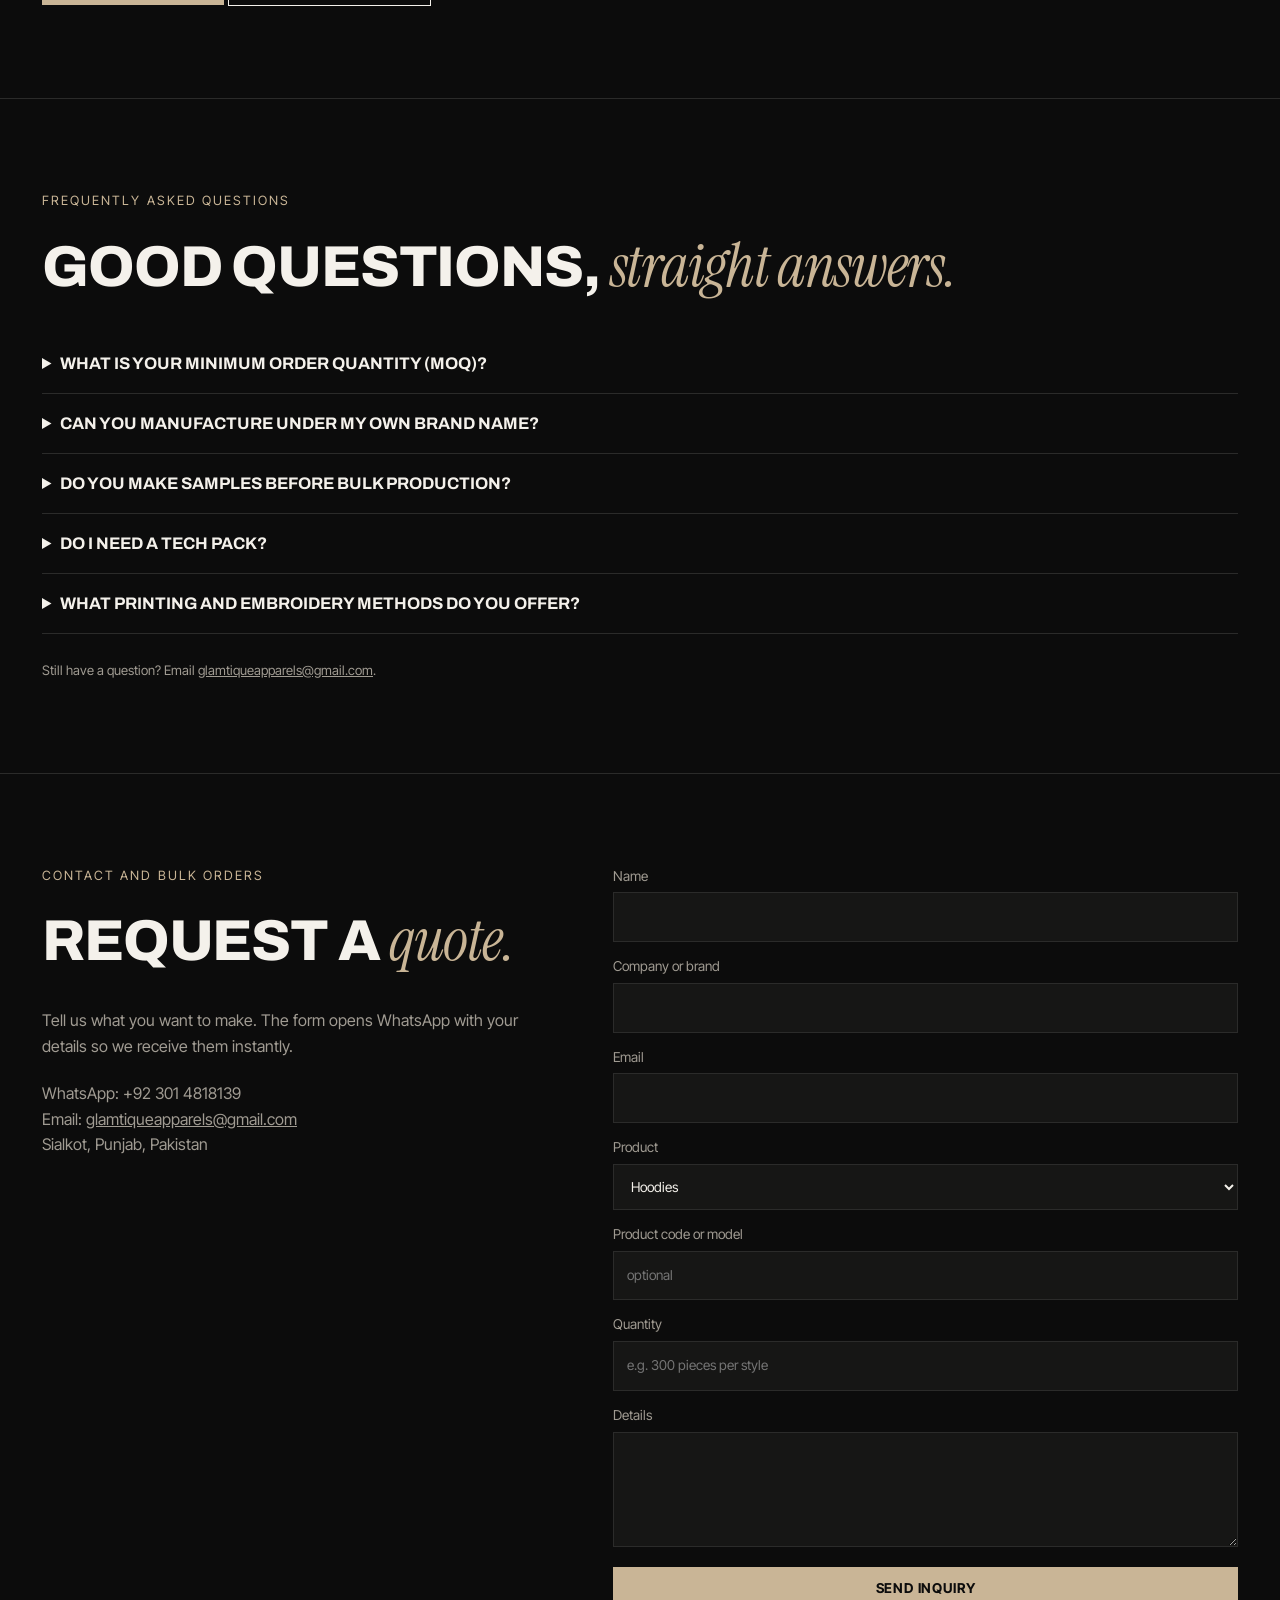
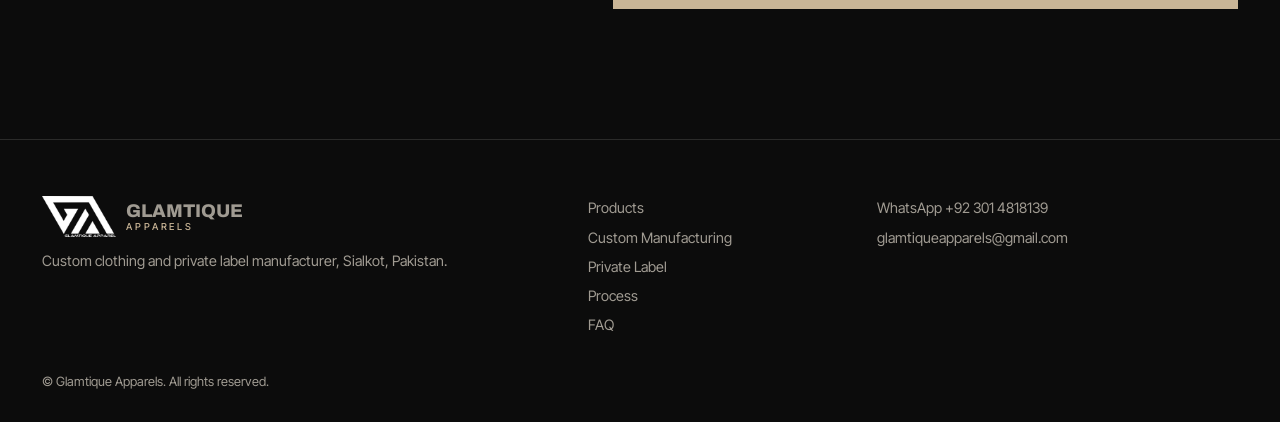
==== commit f8c245ab: "Add files via upload" ====
--- a/index.html
+++ b/index.html
@@ -1,11 +1,193 @@
-<!doctype html><html lang="en"><head><meta charset="utf-8"><meta name="viewport" content="width=device-width, initial-scale=1"><meta name="theme-color" content="#0c0c0c"><title>Custom Clothing & Private Label Manufacturer, Sialkot | Glamtique Apparels</title><meta name="description" content="Glamtique Apparels is a custom clothing and private label manufacturer in Sialkot, Pakistan. OEM and ODM hoodies, t-shirts, tracksuits, gym wear, yoga wear, denim and streetwear."><meta property="og:title" content="Custom Clothing & Private Label Manufacturer, Sialkot | Glamtique Apparels"><meta property="og:description" content="Glamtique Apparels is a custom clothing and private label manufacturer in Sialkot, Pakistan. OEM and ODM hoodies, t-shirts, tracksuits, gym wear, yoga wear, denim and streetwear."><meta property="og:type" content="website">
-<link rel="preconnect" href="https://fonts.googleapis.com"><link rel="preconnect" href="https://fonts.gstatic.com" crossorigin><link href="https://fonts.googleapis.com/css2?family=Archivo:wdth,wght@62..125,500..900&family=Inter+Tight:wght@400;500;600;700&family=Instrument+Serif:ital@0;1&display=swap" rel="stylesheet"><link rel="stylesheet" href="css/style.css"><script type="application/ld+json">{"@context":"https://schema.org","@type":"Organization","name":"Glamtique Apparels","description":"Custom clothing and private label manufacturer in Sialkot, Pakistan.","email":"glamtiqueapparels@gmail.com","telephone":"+923014818139","address":{"@type":"PostalAddress","addressLocality":"Sialkot","addressRegion":"Punjab","addressCountry":"PK"}}</script></head><body>
-<header><div class="w"><a class="lg" href="index.html"><span class="lm" role="img" aria-label="Glamtique Apparel logo"></span><span>Glamtique<small>APPARELS</small></span></a><button class="mb" aria-expanded="false" aria-label="Menu">Menu</button><nav><a href="index.html" class=on aria-current=page>Home</a><a href="products.html">Products</a><a href="services.html">Services</a><a href="about.html">About</a><a href="faq.html">FAQ</a><a href="contact.html">Contact</a><a class="bt" href="contact.html">Request a Quote</a></nav></div></header>
-<main><section class="hero"><div class="w"><span class="eb">Custom · Private Label · OEM / ODM — Sialkot, Pakistan</span><h1>Your Vision.<br>Our <em>Manufacturing.</em></h1><p>Custom apparel manufacturing for emerging and established clothing brands, from first sketch to export-ready bulk orders.</p><a class="bt" href="contact.html">Request a Quote</a><a class="bt o" href="products.html">Explore the Product Range</a></div></section>
-<section><div class="w"><span class="eb">One partner, four ways to start</span><h2>Choose the route that <em>fits your stage.</em></h2><div class="g4"><div class="it"><i>01</i><h3>OEM manufacturing</h3><p>Your design or tech pack is ready. We produce it to your specification.</p></div><div class="it"><i>02</i><h3>ODM development</h3><p>Develop new styles from our base designs, fabrics and fits.</p></div><div class="it"><i>03</i><h3>Private label</h3><p>Your brand on labels, hang tags, trims and packaging.</p></div><div class="it"><i>04</i><h3>Bulk production</h3><p>Scale an approved sample into consistent production runs.</p></div></div></div></section>
-<section style="padding:48px 0"><div class="w"><div class="g4"><div class="it"><h3>Small and large orders</h3><p>MOQs confirmed per product in your quote.</p></div><div class="it"><h3>Sampling first</h3><p>Approve a physical sample before bulk.</p></div><div class="it"><h3>Export ready</h3><p>Packed and prepared for international shipment.</p></div><div class="it"><h3>Private label</h3><p>Your labels, tags and packaging.</p></div></div></div></section>
-<section><div class="w"><span class="eb">Product range</span><h2>Built for the brands <em>you</em> want to build.</h2><p style="margin-bottom:34px">From heavyweight hoodies to performance gym wear. Choose a category, then make it yours.</p><div class="cg"><article class="cd"><div class="wm"><img src="images/hoodies.webp" alt="Custom Hoodies" loading="lazy"></div><div><i>01</i><h3>Custom Hoodies</h3><p>Heavyweight, oversized and classic-fit hoodies built around your brand.</p><a href="contact.html?p=Custom%20Hoodies">Inquire &rarr;</a></div></article><article class="cd"><div class="wm"><img src="images/t-shirts.webp" alt="Oversized T-Shirts" loading="lazy"></div><div><i>02</i><h3>Oversized T-Shirts</h3><p>Boxy, drop-shoulder tees in the weights streetwear brands ask for.</p><a href="contact.html?p=Oversized%20T-Shirts">Inquire &rarr;</a></div></article><article class="cd"><div class="wm"><img src="images/tracksuits.webp" alt="Tracksuits" loading="lazy"></div><div><i>03</i><h3>Tracksuits</h3><p>Matching sets in fleece, poly-tricot or woven, designed as one system.</p><a href="contact.html?p=Tracksuits">Inquire &rarr;</a></div></article><article class="cd"><div class="wm"><img src="images/gym-wear.webp" alt="Gym Wear" loading="lazy"></div><div><i>04</i><h3>Gym Wear</h3><p>Fitted tanks, stringers, shorts and training sets for gym wear labels.</p><a href="contact.html?p=Gym%20Wear">Inquire &rarr;</a></div></article><article class="cd"><div class="wm"><img src="images/yoga-wear.webp" alt="Yoga Wear" loading="lazy"></div><div><i>05</i><h3>Yoga Wear</h3><p>Soft, stretch-focused sets for studio and wellness brands.</p><a href="contact.html?p=Yoga%20Wear">Inquire &rarr;</a></div></article><article class="cd"><div class="wm"><img src="images/denim.webp" alt="Denim Jackets &amp; Shirts" loading="lazy"></div><div><i>06</i><h3>Denim Jackets &amp; Shirts</h3><p>Trucker jackets, overshirts and denim shirts with custom washes.</p><a href="contact.html?p=Denim%20Jackets%20&amp;%20Shirts">Inquire &rarr;</a></div></article><article class="cd"><div class="wm"><img src="images/streetwear.webp" alt="Streetwear Collections" loading="lazy"></div><div><i>07</i><h3>Streetwear Collections</h3><p>Full capsules: tees, hoodies, vests and cargos developed together.</p><a href="contact.html?p=Streetwear%20Collections">Inquire &rarr;</a></div></article><article class="cd"><div class="wm"><img src="images/sportswear.webp" alt="Sportswear" loading="lazy"></div><div><i>08</i><h3>Sportswear</h3><p>Performance garments for training, teams and active lifestyle brands.</p><a href="contact.html?p=Sportswear">Inquire &rarr;</a></div></article></div></div></section>
-<section><div class="w"><span class="eb">Why Glamtique Apparels</span><h2>A manufacturing partner, <em>not</em> just a factory.</h2><div class="g3"><div class="it"><i>01</i><h3>Built for brands, not just orders</h3><p>We work with emerging labels and established businesses alike.</p></div><div class="it"><i>02</i><h3>Small and large orders welcome</h3><p>Launch runs and bulk orders, with product-specific MOQs confirmed in your quote.</p></div><div class="it"><i>03</i><h3>Sampling before production</h3><p>Approve fit, fabric, colour and branding on a physical sample first.</p></div><div class="it"><i>04</i><h3>One partner, full garment</h3><p>Sourcing, cutting, stitching, decoration, labelling and packing in one place.</p></div><div class="it"><i>05</i><h3>Sialkot manufacturing heritage</h3><p>Based in a city long known internationally for sportswear and apparel.</p></div><div class="it"><i>06</i><h3>Clear, direct communication</h3><p>Talk to us by email or WhatsApp in English, with straight answers on timelines and pricing.</p></div></div></div></section>
-<section><div class="w"><span class="eb">How it works</span><h2>From first message <em>to</em> shipment.</h2><div class="g4"><div class="it"><i>01</i><h3>Inquiry &amp; consultation</h3><p>Share your idea, references, quantities and target market.</p></div><div class="it"><i>02</i><h3>Design &amp; tech pack</h3><p>We work from your tech pack or help define measurements and branding.</p></div><div class="it"><i>03</i><h3>Fabric &amp; trim selection</h3><p>Fabrics, weights, colours, labels and accessories confirmed.</p></div><div class="it"><i>04</i><h3>Sampling</h3><p>A physical sample to check fit, quality and branding.</p></div></div><p style="margin-top:24px"><a class="bt o" href="services.html">See the full process</a></p></div></section>
-<section><div class="w sp"><img src="images/streetwear.webp" alt="Streetwear collection made by Glamtique Apparels" loading="lazy"><div><span class="eb">Approve before bulk</span><h2>See and feel the product <em>first.</em></h2><p>A physical sample lets you check fit, fabric, colour, branding and finishing before the production run begins. Your approved sample becomes the reference for bulk manufacturing.</p><p style="margin:18px 0 24px"><b style="color:var(--tx)">Send us:</b> product type, target fabric, quantity, size range, branding files, packaging, destination and required date.</p><a class="bt" href="contact.html">Request a sample review</a></div></div></section><section class="cta"><div class="w"><h2>Ready to start your <em>collection?</em></h2><p>Send a sketch, a reference photo or a full tech pack. We reply with options and a quotation.</p><a class="bt" href="contact.html">Request a Quote</a> <a class="bt o" href="https://wa.me/923014818139" target="_blank" rel="noopener">Chat on WhatsApp</a></div></section></main>
-<footer><div class="w"><div><a class="lg" href="index.html"><span class="lm" role="img" aria-label="Glamtique Apparel logo"></span><span>Glamtique<small>APPARELS</small></span></a><p style="margin-top:12px">Custom clothing and private label manufacturer, Sialkot, Pakistan.</p></div><div><a href="index.html">Home</a><a href="products.html">Products</a><a href="services.html">Services</a><a href="about.html">About</a><a href="faq.html">FAQ</a><a href="contact.html">Contact</a></div><div><a href="https://wa.me/923014818139">WhatsApp +92 301 4818139</a><a href="mailto:glamtiqueapparels@gmail.com">glamtiqueapparels@gmail.com</a><a>Sialkot, Punjab, Pakistan</a></div><p class="cp">&copy; 2026 Glamtique Apparels. All rights reserved.</p></div></footer><a class="wa" href="https://wa.me/923014818139?text=Hello%20Glamtique%20Apparels" target="_blank" rel="noopener" aria-label="Chat on WhatsApp"><svg viewBox="0 0 24 24"><path d="M12 2a10 10 0 0 0-8.6 15.1L2 22l5-1.3A10 10 0 1 0 12 2zm5.2 14.2c-.2.6-1.3 1.2-1.8 1.2-.5.1-1 .2-3.3-.7-2.8-1.2-4.6-4-4.7-4.2-.1-.2-1.1-1.5-1.1-2.8s.7-2 1-2.3c.2-.3.5-.3.7-.3h.5c.2 0 .4 0 .6.5l.8 2c.1.2.1.3 0 .5l-.4.5c-.1.2-.3.3-.1.6.2.3.8 1.3 1.7 2.1 1.1 1 2.1 1.3 2.4 1.4.3.1.4.1.6-.1l.8-1c.2-.3.4-.2.6-.1l1.9.9c.3.1.5.2.5.3.1.2.1.8-.1 1.4z"/></svg></a><script src="js/main.js"></script></body></html>+<!doctype html><html lang="en"><head><meta charset="utf-8"><meta name="viewport" content="width=device-width, initial-scale=1, viewport-fit=cover"><meta name="theme-color" content="#0c0c0c"><title>Glamtique Apparels | Custom Clothing &amp; Private Label Manufacturer, Sialkot</title><meta name="description" content="Custom clothing and private label manufacturer in Sialkot, Pakistan. OEM/ODM, hoodies, streetwear, sportswear and more.">
+<link rel="preconnect" href="https://fonts.googleapis.com"><link rel="preconnect" href="https://fonts.gstatic.com" crossorigin><link href="https://fonts.googleapis.com/css2?family=Archivo:wdth,wght@62..125,500..900&family=Inter+Tight:wght@400;500;600;700&family=Instrument+Serif:ital@0;1&display=swap" rel="stylesheet">
+<style id="st">:root{color-scheme:dark;--bg:#0c0c0c;--bg2:#161615;--tx:#f4f1eb;--mu:#a09b92;--sand:#c9b596;--br:#a88f6c;--ln:#2b2b2a;box-sizing:border-box;padding-top:env(safe-area-inset-top,0px);padding-bottom:env(safe-area-inset-bottom,0px)}
+*{box-sizing:inherit;margin:0}html{scroll-padding-top:calc(env(safe-area-inset-top,0px) + 70px);scroll-behavior:smooth;height:auto}body{background:var(--bg);color:var(--tx);font:16px/1.6 'Inter Tight',system-ui,sans-serif}
+body::before{content:"";position:fixed;inset:0 0 auto;height:env(safe-area-inset-top,0px);background:var(--bg);z-index:60}
+h1,h2,h3{font-family:Archivo,sans-serif;font-stretch:100%;font-weight:800;line-height:1.02;letter-spacing:-.02em;text-transform:uppercase}em{font:italic 400 1.05em 'Instrument Serif',serif;text-transform:none;color:var(--sand)}
+h1{font-size:clamp(2.8rem,9vw,7rem)}h2{font-size:clamp(2rem,5vw,3.6rem);margin-bottom:.5em}h3{font-size:1.1rem;letter-spacing:0;margin-bottom:.3em}p{color:var(--mu)}a{color:inherit}
+.w{max-width:1240px;margin:auto;padding:0 22px}section{padding:92px 0;border-top:1px solid var(--ln)}.eb{color:var(--sand);font-size:.8rem;letter-spacing:.16em;text-transform:uppercase;margin-bottom:14px;display:block}
+header{position:sticky;top:env(safe-area-inset-top,0px);z-index:50;background:rgba(12,12,12,.94);backdrop-filter:blur(8px);border-bottom:1px solid var(--ln)}header .w{display:flex;align-items:center;justify-content:space-between;height:68px;gap:14px}
+.lg{font:800 1.15rem Archivo;text-transform:uppercase;text-decoration:none;line-height:1}.lg small{display:block;font:500 .6rem 'Inter Tight';letter-spacing:.3em;color:var(--sand)}
+nav{display:flex;gap:20px;align-items:center}nav a{text-decoration:none;font-size:.88rem;color:var(--mu)}nav a:hover{color:var(--tx)}
+.bt{display:inline-block;background:var(--sand);color:#0c0c0c!important;padding:13px 24px;font:700 .85rem 'Inter Tight';letter-spacing:.06em;text-transform:uppercase;text-decoration:none;border:0;cursor:pointer}.bt.o{background:none;color:var(--tx)!important;border:1px solid var(--tx)}.bt:hover{opacity:.85}
+.mb{display:none;background:none;border:1px solid var(--ln);color:var(--tx);padding:8px 14px;font:inherit}:focus-visible{outline:2px solid var(--sand);outline-offset:3px}
+.hero{min-height:88vh;display:flex;align-items:flex-end;padding:80px 0 60px;background:linear-gradient(180deg,rgba(12,12,12,.55),rgba(12,12,12,.92)),url([data-uri]) center/cover;border:0}.hero p{font-size:1.2rem;max-width:42ch;margin:22px 0 30px;color:#d6d1c7}.hero .bt+.bt{margin-left:10px}
+.pts{display:flex;flex-wrap:wrap;gap:8px 26px;margin-top:34px;font-size:.88rem;color:var(--mu)}
+.tk{overflow:hidden;white-space:nowrap;border-block:1px solid var(--ln);padding:16px 0;background:var(--bg2)}.tk div{display:inline-block;animation:m 50s linear infinite}.tk span{font:700 .85rem Archivo;text-transform:uppercase;letter-spacing:.1em;margin:0 22px}.tk span:after{content:"\2726";color:var(--sand);margin-left:44px}@keyframes m{to{transform:translateX(-50%)}}
+.cg{display:grid;gap:18px;grid-template-columns:repeat(4,1fr)}.cd{background:var(--bg2);border:1px solid var(--ln)}.cd img{width:100%;aspect-ratio:4/5;object-fit:cover;display:block}.cd div{padding:18px}.cd i,.it i{font:normal 700 .8rem Archivo;color:var(--br)}.cd a{color:var(--sand);font-size:.85rem;text-decoration:none;font-weight:600}
+.g3{display:grid;gap:1px;background:var(--ln);grid-template-columns:repeat(3,1fr);border:1px solid var(--ln)}.it{background:var(--bg);padding:28px}.it h3{margin-top:8px}
+.pr .g3{grid-template-columns:repeat(4,1fr)}.gl{display:grid;gap:14px;grid-template-columns:repeat(3,1fr)}.gl figure{position:relative}.gl img{width:100%;aspect-ratio:4/5;object-fit:cover;display:block}.gl figcaption{position:absolute;left:12px;bottom:12px;background:var(--bg);padding:5px 12px;font:700 .75rem Archivo;text-transform:uppercase;letter-spacing:.08em}
+.tags{display:flex;gap:10px;flex-wrap:wrap;margin-top:28px}.tags span{border:1px solid var(--br);color:var(--sand);padding:6px 16px;font-size:.85rem}.sm{font-size:.82rem;margin-top:18px}
+details{border-bottom:1px solid var(--ln);padding:20px 0}summary{cursor:pointer;font:700 1.05rem Archivo;text-transform:uppercase}details p{margin-top:10px}
+.ct{display:grid;gap:50px;grid-template-columns:1fr 1.2fr}form{display:grid;gap:14px}label{font-size:.85rem;color:var(--mu)}input,select,textarea{width:100%;background:var(--bg2);border:1px solid var(--ln);color:var(--tx);padding:13px;font:inherit;margin-top:5px}#ms{color:var(--sand);min-height:1.5em}
+footer{border-top:1px solid var(--ln);padding:50px 0 30px;font-size:.9rem}footer .w{display:grid;gap:30px;grid-template-columns:2fr 1fr 1.4fr}footer a{display:block;color:var(--mu);text-decoration:none;margin:6px 0}.cp{grid-column:1/-1;color:var(--mu);font-size:.8rem}
+.wa{position:fixed;right:18px;bottom:calc(18px + env(safe-area-inset-bottom,0px));z-index:55;background:#25D366;width:58px;height:58px;border-radius:50%;display:grid;place-items:center;box-shadow:0 4px 16px rgba(0,0,0,.5)}.wa svg{width:30px;fill:#fff}
+@media(max-width:900px){.cg,.pr .g3{grid-template-columns:repeat(2,1fr)}.g3{grid-template-columns:1fr 1fr}.ct,footer .w{grid-template-columns:1fr}.gl{grid-template-columns:1fr 1fr}}
+@media(max-width:720px){.mb{display:block}nav{display:none;position:absolute;top:68px;left:0;right:0;background:var(--bg);flex-direction:column;align-items:flex-start;padding:20px 22px;border-bottom:1px solid var(--ln)}nav.on{display:flex}section{padding:62px 0}.g3{grid-template-columns:1fr}.hero .bt+.bt{margin:10px 0 0}}
+@media(prefers-reduced-motion:reduce){.tk div{animation:none}html{scroll-behavior:auto}}.pi{aspect-ratio:4/3;background:var(--bg2);border:1px solid var(--ln);margin-bottom:18px;display:grid;place-items:center}.pi svg{width:62%;height:auto}.adb{position:fixed;left:18px;bottom:calc(18px + env(safe-area-inset-bottom,0px));z-index:55;background:var(--sand);color:#0c0c0c;border:0;padding:12px 18px;font:700 .8rem 'Inter Tight';letter-spacing:.08em;text-transform:uppercase;cursor:pointer}
+#adm{position:fixed;inset:0;z-index:70;background:var(--bg);overflow:auto;padding:calc(20px + env(safe-area-inset-top,0px)) 22px 40px}#adm[hidden]{display:none}#adm .in{max-width:860px;margin:auto}
+.row{display:flex;gap:12px;align-items:center;border:1px solid var(--ln);padding:10px;margin-bottom:8px;background:var(--bg2)}.row img,.row .ph{width:48px;height:60px;object-fit:cover;background:#222;flex:none}.row b{flex:1;font-weight:600}.row button,.ab{background:none;border:1px solid var(--ln);color:var(--tx);padding:7px 11px;cursor:pointer;font:inherit;font-size:.82rem}
+.ab.p{background:var(--sand);color:#0c0c0c;border-color:var(--sand);font-weight:700}#adm form{margin:22px 0;padding:18px;border:1px solid var(--ln)}#adm h3{margin:18px 0 10px}#am{color:var(--sand);min-height:1.5em;margin-top:10px}:root{--logo:url([data-uri])}.lg{display:flex;align-items:center;gap:10px}.lm{display:inline-block;width:62px;height:34px;flex:none;background:var(--logo) center/contain no-repeat}footer .lm{width:74px;height:41px}
+.cd a:has(>img),.cd a.im,.gm,.gl figure{position:relative}.cd a:has(>img)::after,.gm::before,.gl figure::after{content:"";position:absolute;right:10px;bottom:10px;width:19%;max-width:92px;aspect-ratio:2724/1502;background:var(--logo) center/contain no-repeat;opacity:.88;filter:drop-shadow(0 1px 3px rgba(0,0,0,.65));pointer-events:none;z-index:2}
+.gm::before{width:15%;max-width:110px;bottom:12px;left:12px;right:auto}.gl figure::after{bottom:10px}
+.lbo{display:block;width:100%;padding:0;border:0;background:none;cursor:zoom-in;position:relative;color:inherit}.lbo::after{content:"";position:absolute;right:10px;bottom:10px;width:19%;max-width:92px;aspect-ratio:2724/1502;background:var(--logo) center/contain no-repeat;opacity:.88;filter:drop-shadow(0 1px 3px rgba(0,0,0,.65));pointer-events:none;z-index:2}
+.pc p{font-size:.88rem;display:-webkit-box;-webkit-line-clamp:3;-webkit-box-orient:vertical;overflow:hidden}.vd{display:inline-block;margin-top:12px;font-size:.85rem;color:var(--sand)}.pc h3{margin-top:4px}.sm{font-size:.82rem;margin-top:26px}
+#lb{position:fixed;inset:0;z-index:80;background:#080808;display:flex;align-items:center;justify-content:center;padding:calc(56px + env(safe-area-inset-top,0px)) 16px 24px;overflow:auto}#lb[hidden]{display:none}
+.lbi{display:grid;grid-template-columns:minmax(0,1.1fr) minmax(0,1fr);gap:32px;max-width:1080px;width:100%;margin:auto;align-items:center}.lbm{background:var(--bg2);border:1px solid var(--ln)}.lbm img{width:100%;max-height:78vh;object-fit:contain;display:block}
+.lbx,.lbn{position:fixed;background:rgba(12,12,12,.8);border:1px solid var(--ln);color:var(--tx);width:46px;height:46px;font-size:2rem;line-height:1;cursor:pointer;z-index:2}.lbx{top:calc(10px + env(safe-area-inset-top,0px));right:12px}.lbn{top:50%;transform:translateY(-50%)}.lbn.l{left:8px}.lbn.r{right:8px}
+@media(max-width:800px){.lbi{grid-template-columns:minmax(0,1fr);gap:18px}.lbm img{max-height:56vh}.lbn{top:34%}}
+.ph0{aspect-ratio:4/5;display:grid;place-items:center;background:var(--bg2);color:var(--sand);font:700 1rem Archivo;text-transform:uppercase;padding:18px;text-align:center}
+.cd .bs{display:flex;gap:8px;flex-wrap:wrap;padding:0;margin-top:14px}.bs .bt{padding:10px 14px;font-size:.78rem}.cd a.im{display:block}
+.bc{font-size:.85rem;color:var(--mu);margin-bottom:18px}.bc a{color:var(--sand);text-decoration:none}.dft{color:#e0a96d;margin-bottom:14px}
+.pd>div{min-width:0}.pd{display:grid;grid-template-columns:minmax(0,1.1fr) minmax(0,1fr);gap:44px;align-items:start}.gm{position:relative;background:var(--bg2);border:1px solid var(--ln)}
+.gm img{width:100%;aspect-ratio:4/5;object-fit:contain;display:block;max-height:82vh}.gn{position:absolute;top:50%;transform:translateY(-50%);width:44px;height:44px;border:0;background:rgba(12,12,12,.75);color:var(--tx);font-size:1.8rem;line-height:1;cursor:pointer}.gn.l{left:8px}.gn.r{right:8px}.one .gn{display:none}
+.gc{position:absolute;right:10px;bottom:10px;background:rgba(12,12,12,.8);padding:2px 10px;font-size:.8rem}
+.gt{display:grid;grid-template-columns:repeat(5,1fr);gap:8px;margin-top:8px;position:relative}.gt button{padding:0;border:2px solid transparent;background:var(--bg2);cursor:pointer;aspect-ratio:1}.gt img{width:100%;height:100%;object-fit:cover;display:block}.gt button[aria-current=true]{border-color:var(--sand)}
+.pi2 i{font:normal 700 .85rem Archivo;color:var(--br)}.pi2 h1{font-size:clamp(1.9rem,4vw,3rem);margin-top:6px}.dr{display:grid;grid-template-columns:150px 1fr;gap:12px;padding:12px 0;border-top:1px solid var(--ln)}.dr b{color:var(--sand);font-weight:600}
+.tabs{margin:16px 0}.tiles{display:grid;grid-template-columns:repeat(auto-fill,minmax(110px,1fr));gap:10px;margin:10px 0}.tile{position:relative;border:1px solid var(--ln);background:var(--bg2)}.tile img{width:100%;aspect-ratio:1;object-fit:cover;display:block}.tile b{position:absolute;top:4px;left:4px;background:var(--bg);padding:1px 7px;font-size:.75rem}.tile .tb{display:flex;gap:3px;padding:4px}.tile button{flex:1;padding:6px 0;background:none;border:1px solid var(--ln);color:var(--tx);cursor:pointer}
+.bd{font-size:.72rem;padding:2px 8px;border:1px solid var(--ln);color:var(--mu)}.bd.on{border-color:var(--sand);color:var(--sand)}
+@media(max-width:900px){.pd{grid-template-columns:minmax(0,1fr);gap:24px}.gt{display:flex;overflow-x:auto}.gt button{flex:0 0 72px}.dr{grid-template-columns:1fr;gap:2px}}
+@media(max-width:720px){.pr .g3,.g3{grid-template-columns:1fr}.it{min-width:0}}</style></head><body><div id="site">
+<header><div class="w"><a class="lg" href="#top"><span class="lm" role="img" aria-label="Glamtique Apparel logo"></span><span>Glamtique<small>APPARELS</small></span></a><button class="mb" aria-expanded="false" aria-label="Menu">Menu</button><nav><a href="#about">About</a><a href="#products">Products</a><a href="#manufacturing">Custom Manufacturing</a><a href="#label">Private Label</a><a href="#process">Process</a><a href="#gallery">Gallery</a><a href="#faq">FAQ</a><a href="#contact">Contact</a><a class="bt" href="#contact">Request a Quote</a></nav></div></header>
+<main id="top"><section class="hero"><div class="w"><span class="eb">Custom · Private Label · OEM / ODM — Sialkot, Pakistan</span><h1>Your Vision.<br>Our <em>Manufacturing.</em></h1><p>Custom Apparel Manufacturing for Emerging and Established Clothing Brands.</p><a class="bt" href="#contact">Request a Quote</a><a class="bt o" href="#products">Explore Our Products</a><div class="pts"><span>Small and large orders, product-specific MOQs</span><span>Sampling before bulk production</span><span>Export-oriented, serving international brands</span></div></div></section>
+<div class="tk" aria-hidden="true"><div><span>Custom Hoodies</span><span>Oversized T-Shirts</span><span>Polo Shirts</span><span>Sweatshirts</span><span>Tracksuits</span><span>Sportswear</span><span>Gym Wear</span><span>Yoga Wear</span><span>Leggings and Shorts</span><span>Denim Jackets &amp; Shirts</span><span>Custom Joggers</span><span>Streetwear Collections</span><span>Private Label Clothing</span><span>Custom Printed &amp; Embroidered Apparel</span><span>Custom Hoodies</span><span>Oversized T-Shirts</span><span>Polo Shirts</span><span>Sweatshirts</span><span>Tracksuits</span><span>Sportswear</span><span>Gym Wear</span><span>Yoga Wear</span><span>Leggings and Shorts</span><span>Denim Jackets &amp; Shirts</span><span>Custom Joggers</span><span>Streetwear Collections</span><span>Private Label Clothing</span><span>Custom Printed &amp; Embroidered Apparel</span></div></div>
+<section id="products"><div class="w"><span class="eb">Featured categories</span><h2>Built for the brands <em>you</em> want to build.</h2><p style="margin-bottom:34px">From heavyweight hoodies to performance gym wear. Choose a category, then make it yours with custom fabrics, colours, branding and packaging.</p><div class="cg" id="cg"></div></div></section>
+<section id="about"><div class="w"><span class="eb">Why choose Glamtique Apparels</span><h2>A manufacturing partner, <em>not</em> just a factory.</h2><p style="margin-bottom:34px;max-width:60ch">We help clothing brands, fashion startups, streetwear labels and growing businesses turn ideas into finished, branded garments.</p><div class="g3"><div class="it"><i>01</i><h3>Built for brands, not just orders</h3><p>We work with emerging labels and established businesses alike.</p></div><div class="it"><i>02</i><h3>Small and large orders welcome</h3><p>Launch runs and bulk orders, with product-specific MOQs confirmed in your quote.</p></div><div class="it"><i>03</i><h3>Sampling before production</h3><p>Approve fit, fabric, colour and branding on a physical sample first.</p></div><div class="it"><i>04</i><h3>One partner, full garment</h3><p>Sourcing, cutting, stitching, decoration, labelling and packing in one place.</p></div><div class="it"><i>05</i><h3>Sialkot manufacturing heritage</h3><p>Based in a city long known internationally for sportswear and apparel.</p></div><div class="it"><i>06</i><h3>Clear, direct communication</h3><p>Talk to us by email or WhatsApp in English. Straight answers on timelines and pricing.</p></div></div></div></section>
+<section id="manufacturing"><div class="w"><span class="eb">Custom manufacturing capabilities</span><h2>Everything your garment needs, <em>under one roof.</em></h2><div class="g3"><div class="it"><i>01</i><h3>Custom clothing manufacturing</h3><p>Garments produced to your design, tech pack or reference samples.</p></div><div class="it"><i>02</i><h3>OEM &amp; ODM manufacturing</h3><p>Produce your existing designs, or develop new ones from our base styles.</p></div><div class="it"><i>03</i><h3>Custom logos &amp; branding</h3><p>Your logo applied where and how you want it.</p></div><div class="it"><i>04</i><h3>Printing &amp; embroidery</h3><p>Screen printing, DTG, DTF and embroidery, where available for your fabric and design.</p></div><div class="it"><i>05</i><h3>Fabrics &amp; colours</h3><p>Fabric types, weights and colourways, with custom colour matching on request.</p></div><div class="it"><i>06</i><h3>Labels &amp; packaging</h3><p>Woven or printed labels, hang tags, polybags and branded packaging.</p></div><div class="it"><i>07</i><h3>Sampling &amp; development</h3><p>Pattern making, prototypes and fit adjustments before bulk.</p></div><div class="it"><i>08</i><h3>Bulk production</h3><p>Scale approved samples into consistent production runs.</p></div><div class="it"><i>09</i><h3>Export fulfilment</h3><p>Orders packed and prepared for international shipment.</p></div></div><div class="tags"><span>Screen printing</span><span>DTG</span><span>DTF</span><span>Embroidery</span></div><p class="sm">Decoration methods offered where available for your fabric and design.</p></div></section>
+<section id="label"><div class="w"><span class="eb">Private label services</span><h2>Your brand on <em>every</em> detail.</h2><p style="margin-bottom:34px;max-width:60ch">Launch or grow a clothing line under your own name. We produce the garments and finish them with your labels, tags and packaging.</p><div class="g3"><div class="it"><div class="pi"><svg viewBox="0 0 200 160" fill="none" stroke="#c9b596" stroke-width="2.2" stroke-linejoin="round" stroke-linecap="round" role="img" aria-label="Woven and printed neck labels"><path d="M30 30Q40 22 70 26Q100 70 130 26Q160 22 170 30L186 70 160 82V140H40V82L14 70Z"/><rect x="82" y="44" width="36" height="22" rx="2" fill="#2b2b2a"/><path d="M90 52H110M90 58H104"/></svg></div><i>01</i><h3>Woven &amp; printed neck labels</h3><p>Branded labels sewn in or printed inside the garment.</p></div><div class="it"><div class="pi"><svg viewBox="0 0 200 160" fill="none" stroke="#c9b596" stroke-width="2.2" stroke-linejoin="round" stroke-linecap="round" role="img" aria-label="Care and size labels"><rect x="62" y="22" width="76" height="116" rx="3" fill="#1f1f1f"/><text x="100" y="62" font-size="30" font-family="Archivo,sans-serif" font-weight="800" text-anchor="middle" fill="#c9b596" stroke="none">M</text><path d="M78 78H122M80 92 90 102H110L120 92ZM80 110H96V126H80ZM104 126 112 110 120 126Z"/></svg></div><i>02</i><h3>Care &amp; size labels</h3><p>Prepared to your specifications.</p></div><div class="it"><div class="pi"><svg viewBox="0 0 200 160" fill="none" stroke="#c9b596" stroke-width="2.2" stroke-linejoin="round" stroke-linecap="round" role="img" aria-label="Hang tags"><path d="M70 44H130L142 58V140H58V58Z" fill="#1f1f1f"/><circle cx="100" cy="58" r="6"/><path d="M100 52C96 30 70 18 56 26M100 52C108 30 136 22 146 28M78 92H122M78 106H122M78 120H106"/></svg></div><i>03</i><h3>Hang tags</h3><p>Branded swing tags with your artwork, strings and pins.</p></div><div class="it"><div class="pi"><svg viewBox="0 0 200 160" fill="none" stroke="#c9b596" stroke-width="2.2" stroke-linejoin="round" stroke-linecap="round" role="img" aria-label="Polybags and packaging"><rect x="56" y="26" width="88" height="112" rx="4" fill="#1f1f1f"/><path d="M56 42H144M92 32H108"/><path d="M72 62 88 56Q100 68 112 56L128 62 124 76 118 74V122H82V74L76 76Z"/></svg></div><i>04</i><h3>Polybags &amp; packaging</h3><p>Polybags, stickers, tissue and branded boxes on request.</p></div><div class="it"><div class="pi"><svg viewBox="0 0 200 160" fill="none" stroke="#c9b596" stroke-width="2.2" stroke-linejoin="round" stroke-linecap="round" role="img" aria-label="Custom trims"><circle cx="58" cy="76" r="30" fill="#1f1f1f"/><circle cx="58" cy="76" r="20"/><circle cx="52" cy="70" r="2.5"/><circle cx="64" cy="70" r="2.5"/><circle cx="52" cy="82" r="2.5"/><circle cx="64" cy="82" r="2.5"/><path d="M122 30H152V54Q152 66 137 66Q122 66 122 54ZM137 66V92M130 92H144L142 130H132Z"/><circle cx="137" cy="42" r="6"/></svg></div><i>05</i><h3>Custom trims</h3><p>Zip pullers, drawcord ends, buttons, patches and badges.</p></div><div class="it"><div class="pi"><svg viewBox="0 0 200 160" fill="none" stroke="#c9b596" stroke-width="2.2" stroke-linejoin="round" stroke-linecap="round" role="img" aria-label="Retail-ready finishing"><rect x="50" y="104" width="100" height="26" rx="3" fill="#1f1f1f"/><rect x="56" y="76" width="88" height="26" rx="3" fill="#1f1f1f"/><rect x="62" y="48" width="76" height="26" rx="3" fill="#1f1f1f"/><path d="M138 54 160 40V70L138 66M150 40V30"/><circle cx="150" cy="26" r="4"/></svg></div><i>06</i><h3>Retail-ready finishing</h3><p>Folded, tagged and packed for your customers.</p></div></div><p style="margin-top:28px"><a class="bt" href="#contact">Start a private label order</a></p></div></section>
+<section id="process" class="pr"><div class="w"><span class="eb">Our production process</span><h2>From first message <em>to</em> finished shipment.</h2><div class="g3"><div class="it"><i>01</i><h3>Inquiry &amp; consultation</h3><p>Share your idea, references, quantities and target market.</p></div><div class="it"><i>02</i><h3>Design &amp; tech pack</h3><p>We work from your tech pack or help define measurements and branding.</p></div><div class="it"><i>03</i><h3>Fabric &amp; trim selection</h3><p>Fabrics, weights, colours, labels and accessories confirmed.</p></div><div class="it"><i>04</i><h3>Sampling</h3><p>A physical sample to check fit, quality and branding.</p></div><div class="it"><i>05</i><h3>Approval &amp; quotation</h3><p>Pricing, MOQ and timeline confirmed in writing.</p></div><div class="it"><i>06</i><h3>Bulk production</h3><p>Cutting, stitching, decoration and finishing against the approved sample.</p></div><div class="it"><i>07</i><h3>Quality checks</h3><p>Inspection during and after production.</p></div><div class="it"><i>08</i><h3>Packing &amp; shipping</h3><p>Labelled, packed and prepared for export.</p></div></div></div></section>
+<section id="gallery"><div class="w"><span class="eb">Featured apparel gallery</span><h2>Styles we <em>make.</em></h2><div class="gl" id="gl"></div><p class="sm">Imagery is illustrative of the product styles and services we offer and does not depict specific client orders.</p></div></section>
+<section><div class="w"><span class="eb">How to start your order</span><h2>Four steps <em>to</em> production.</h2><p style="margin-bottom:34px">Not sure where to begin? Send a sketch, a reference photo or a full tech pack and we will guide you.</p><div class="g3"><div class="it"><i>01</i><h3>Send your request</h3><p>Use the quote form, email or WhatsApp with your product, quantity and design details.</p></div><div class="it"><i>02</i><h3>Get a consultation</h3><p>We review your requirements and come back with options and a quotation.</p></div><div class="it"><i>03</i><h3>Approve your sample</h3><p>We develop a sample for you to review before production.</p></div><div class="it"><i>04</i><h3>Go into production</h3><p>Your order is produced, checked, packed and prepared for shipment.</p></div></div><p style="margin-top:28px"><a class="bt" href="#contact">Request a Quote</a> <a class="bt o" href="https://wa.me/923014818139" target="_blank" rel="noopener">Chat on WhatsApp</a></p></div></section>
+<section id="faq"><div class="w"><span class="eb">Frequently asked questions</span><h2>Good questions, <em>straight answers.</em></h2><details><summary>What is your minimum order quantity (MOQ)?</summary><p>We accept small and large orders. MOQs are product-specific and depend on garment, fabric, colours and decoration method. Share your requirements and we confirm the MOQ in your quote.</p></details><details><summary>Can you manufacture under my own brand name?</summary><p>Yes. Private label is a core service: your logo, neck labels, hang tags and packaging.</p></details><details><summary>Do you make samples before bulk production?</summary><p>Yes. Sample cost and timing depend on the product and are confirmed during your consultation.</p></details><details><summary>Do I need a tech pack?</summary><p>It helps us quote accurately but is not required. Reference images, sketches or a sample garment are enough to start.</p></details><details><summary>What printing and embroidery methods do you offer?</summary><p>Screen printing, DTG, DTF and embroidery, where available for your fabric and design.</p></details><p class="sm">Still have a question? Email <a href="mailto:glamtiqueapparels@gmail.com">glamtiqueapparels@gmail.com</a>.</p></div></section>
+<section id="contact"><div class="w ct"><div><span class="eb">Contact and bulk orders</span><h2>Request a <em>quote.</em></h2><p>Tell us what you want to make. The form opens WhatsApp with your details so we receive them instantly.</p><p style="margin-top:22px">WhatsApp: +92 301 4818139<br>Email: <a href="mailto:glamtiqueapparels@gmail.com">glamtiqueapparels@gmail.com</a><br>Sialkot, Punjab, Pakistan</p></div>
+<form id="f"><label>Name<input name="name" required></label><label>Company or brand<input name="company"></label><label>Email<input name="email" type="email" required></label><label>Product<select name="product" id="ps"></select></label><label>Product code or model<input name="model" placeholder="optional"></label><label>Quantity<input name="qty" placeholder="e.g. 300 pieces per style"></label><label>Details<textarea name="details" rows="4"></textarea></label><button class="bt" type="submit">Send inquiry</button><div id="ms" role="status"></div></form></div></section></main><main id="rv" hidden></main>
+<footer><div class="w"><div><a class="lg" href="#top"><span class="lm" role="img" aria-label="Glamtique Apparel logo"></span><span>Glamtique<small>APPARELS</small></span></a><p style="margin-top:12px">Custom clothing and private label manufacturer, Sialkot, Pakistan.</p></div><div><a href="#products">Products</a><a href="#manufacturing">Custom Manufacturing</a><a href="#label">Private Label</a><a href="#process">Process</a><a href="#faq">FAQ</a></div><div><a href="https://wa.me/923014818139">WhatsApp +92 301 4818139</a><a href="mailto:glamtiqueapparels@gmail.com">glamtiqueapparels@gmail.com</a></div><p class="cp">&copy; Glamtique Apparels. All rights reserved.</p></div></footer>
+<a class="wa" href="https://wa.me/923014818139?text=Hello%20Glamtique%20Apparels" target="_blank" rel="noopener" aria-label="Chat on WhatsApp"><svg viewBox="0 0 24 24"><path d="M12 2a10 10 0 0 0-8.6 15.1L2 22l5-1.3A10 10 0 1 0 12 2zm5.2 14.2c-.2.6-1.3 1.2-1.8 1.2-.5.1-1 .2-3.3-.7-2.8-1.2-4.6-4-4.7-4.2-.1-.2-1.1-1.5-1.1-2.8s.7-2 1-2.3c.2-.3.5-.3.7-.3h.5c.2 0 .4 0 .6.5l.8 2c.1.2.1.3 0 .5l-.4.5c-.1.2-.3.3-.1.6.2.3.8 1.3 1.7 2.1 1.1 1 2.1 1.3 2.4 1.4.3.1.4.1.6-.1l.8-1c.2-.3.4-.2.6-.1l1.9.9c.3.1.5.2.5.3.1.2.1.8-.1 1.4z"/></svg></a>
+</div><script type="application/json" id="pd">{"cats": [{"id": "hoodies", "name": "Hoodies", "desc": "Heavyweight, oversized and classic-fit hoodies built around your brand.", "cover": "[data-uri]"}, {"id": "t-shirts", "name": "T-Shirts", "desc": "Boxy, drop-shoulder and classic tees in the weights streetwear brands ask for.", "cover": "[data-uri]"}, {"id": "tracksuits", "name": "Tracksuits", "desc": "Matching sets in fleece, poly-tricot or woven, designed as one system.", "cover": "[data-uri]"}, {"id": "sportswear", "name": "Sportswear", "desc": "Performance garments for training, teams and active lifestyle brands.", "cover": "[data-uri]"}, {"id": "polo-shirts", "name": "Polo Shirts", "desc": "Classic and performance polos with embroidered or printed branding.", "cover": ""}, {"id": "sweatshirts", "name": "Sweatshirts", "desc": "Crewneck sweatshirts in fleece and french terry, ready for your branding.", "cover": ""}, {"id": "denim-jackets", "name": "Denim Jackets", "desc": "Trucker jackets with custom washes, hardware, patches and embroidery.", "cover": "[data-uri]"}, {"id": "denim-shirts", "name": "Denim Shirts", "desc": "Denim shirts and overshirts with custom washes and branded details.", "cover": ""}, {"id": "gym-wear", "name": "Gym Wear", "desc": "Fitted tanks, stringers, shorts and training sets for gym wear labels.", "cover": "[data-uri]"}, {"id": "yoga-sets", "name": "Yoga Sets", "desc": "Soft, stretch-focused sets for studio and wellness brands.", "cover": "[data-uri]"}, {"id": "shorts", "name": "Shorts", "desc": "Training, running and casual shorts in your fabric, length and fit.